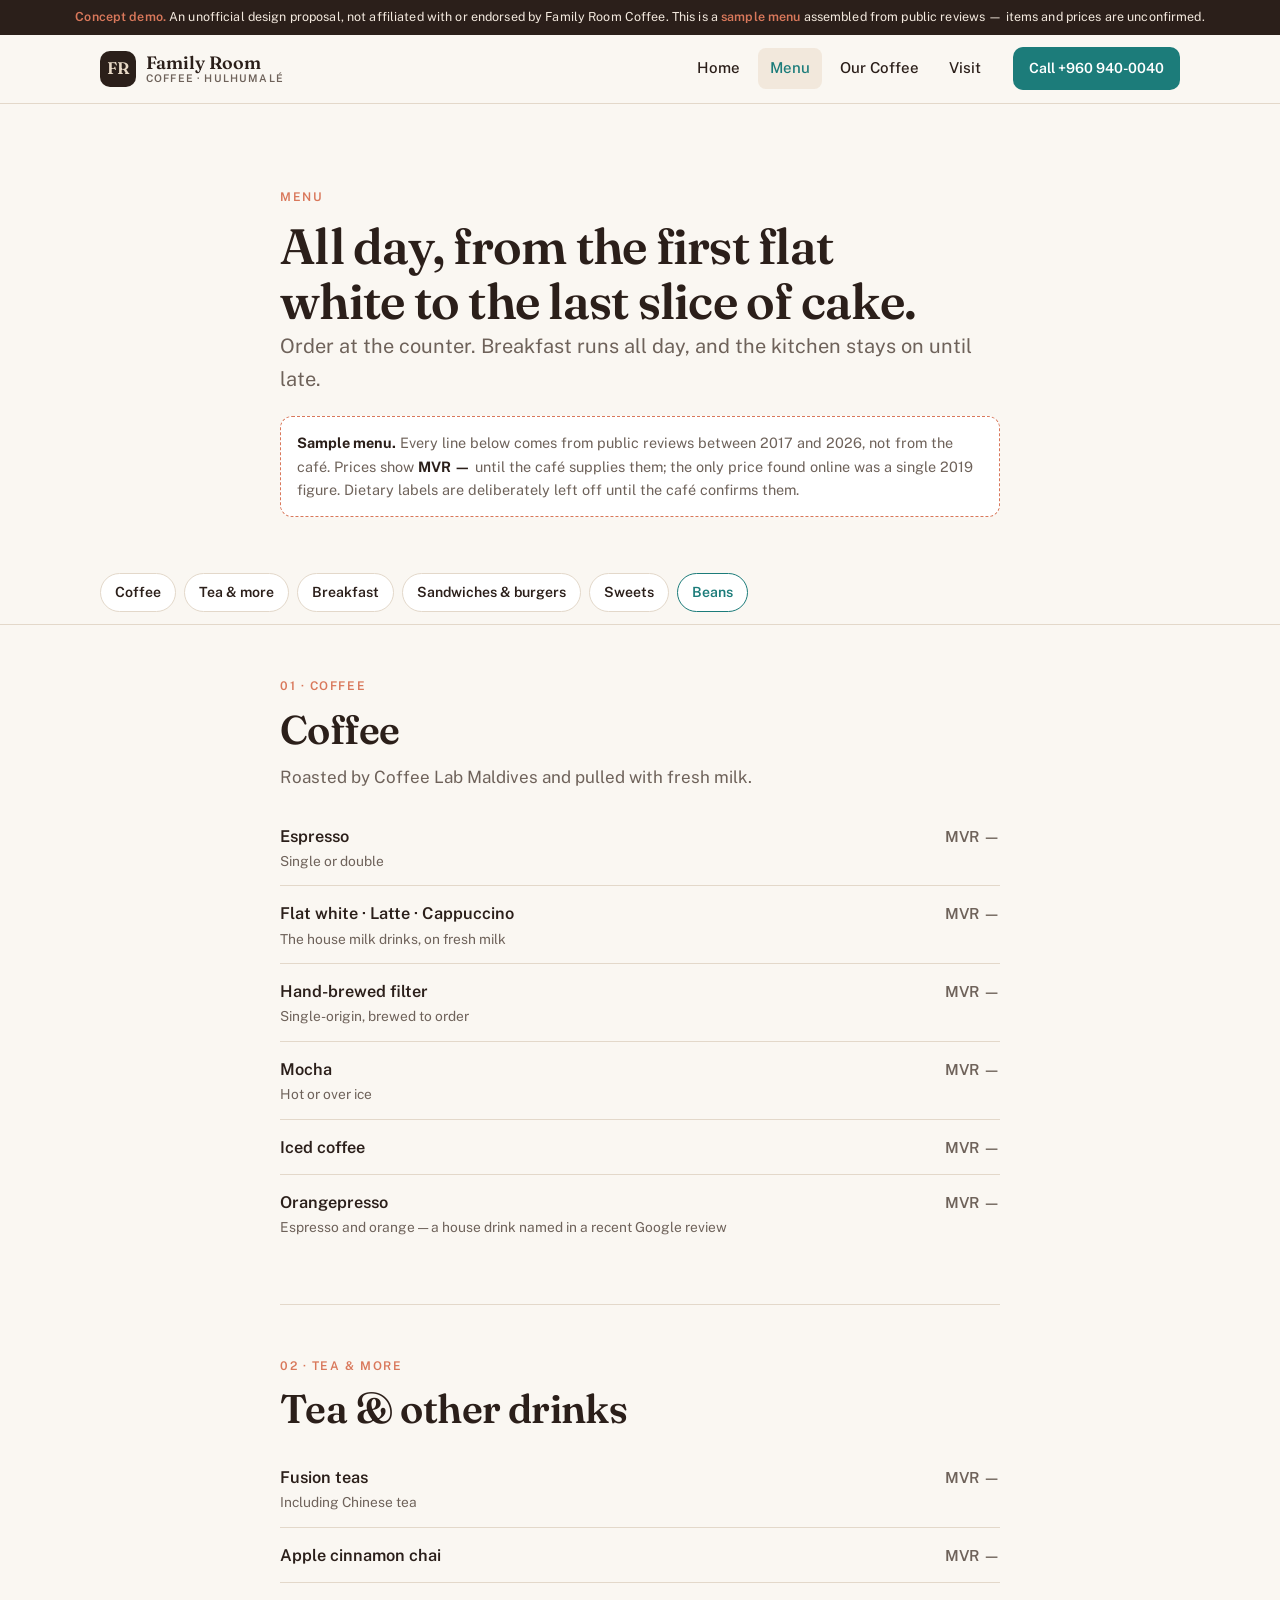
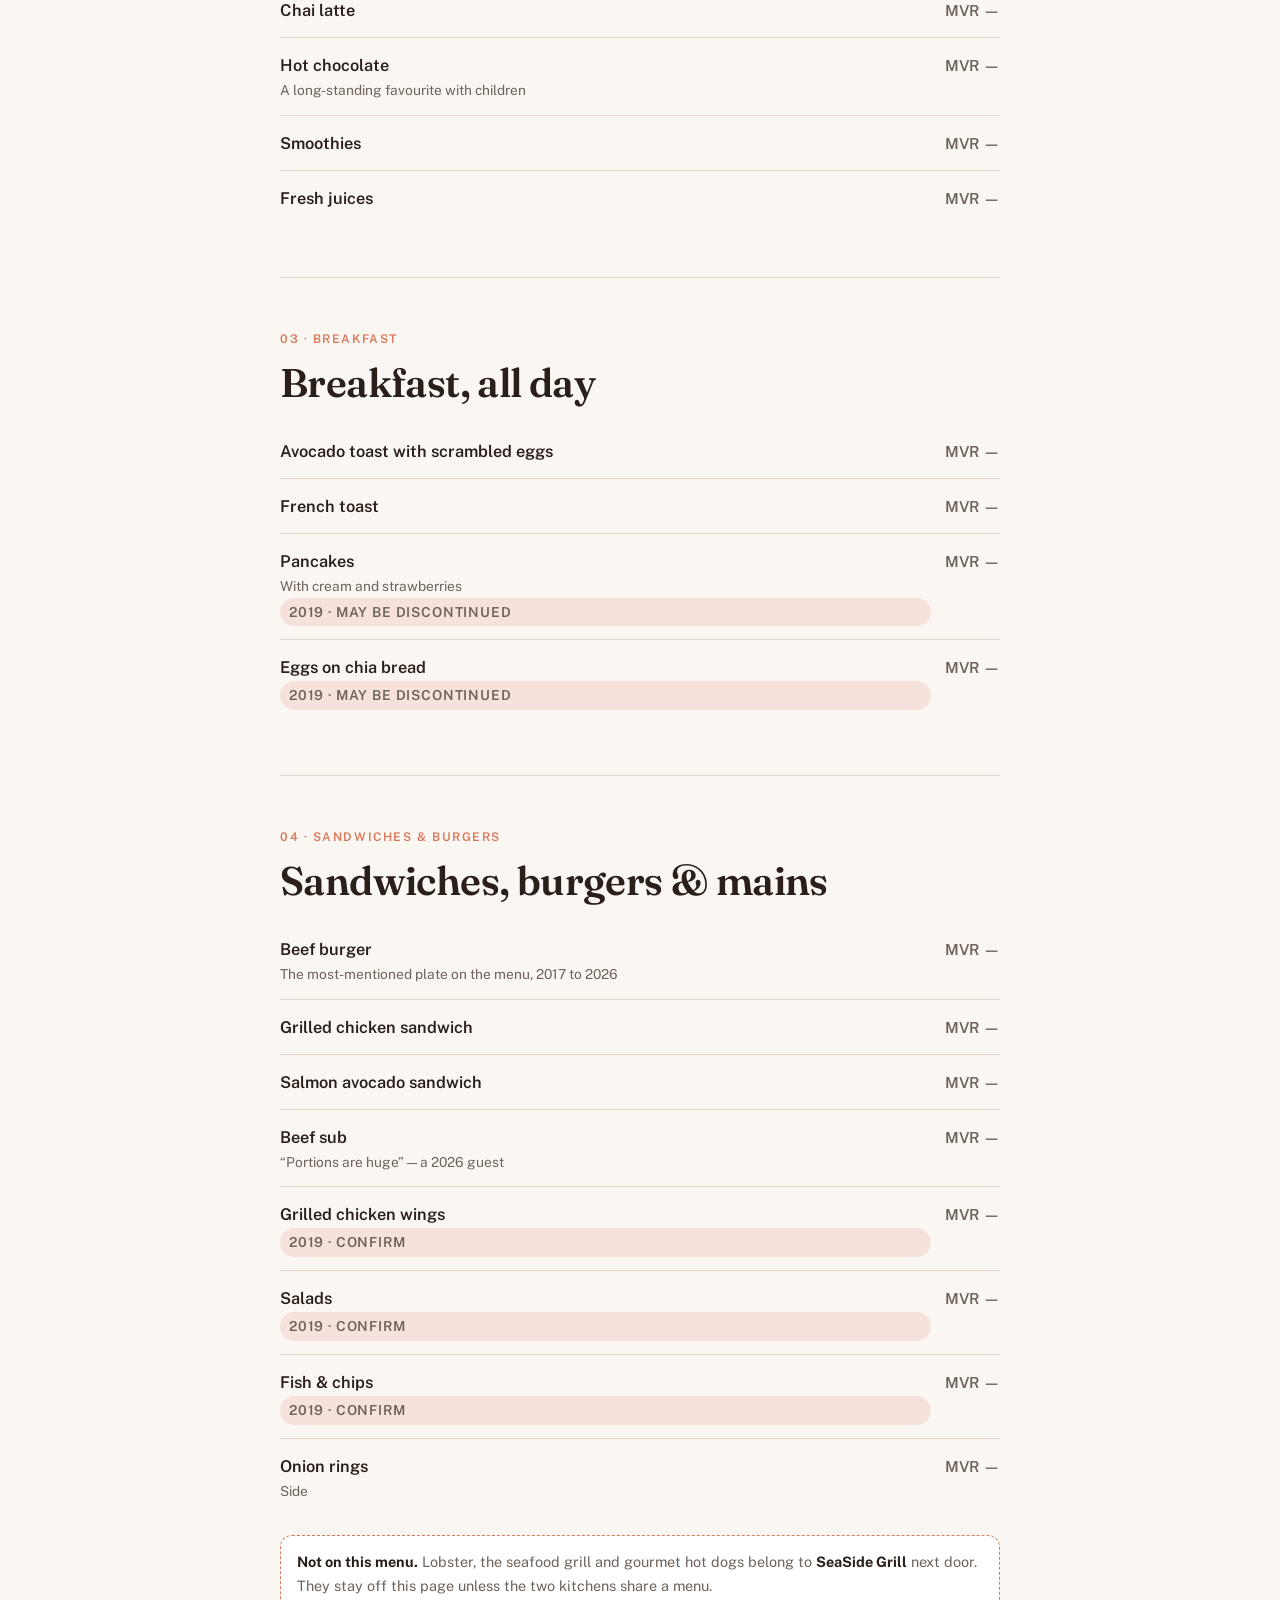
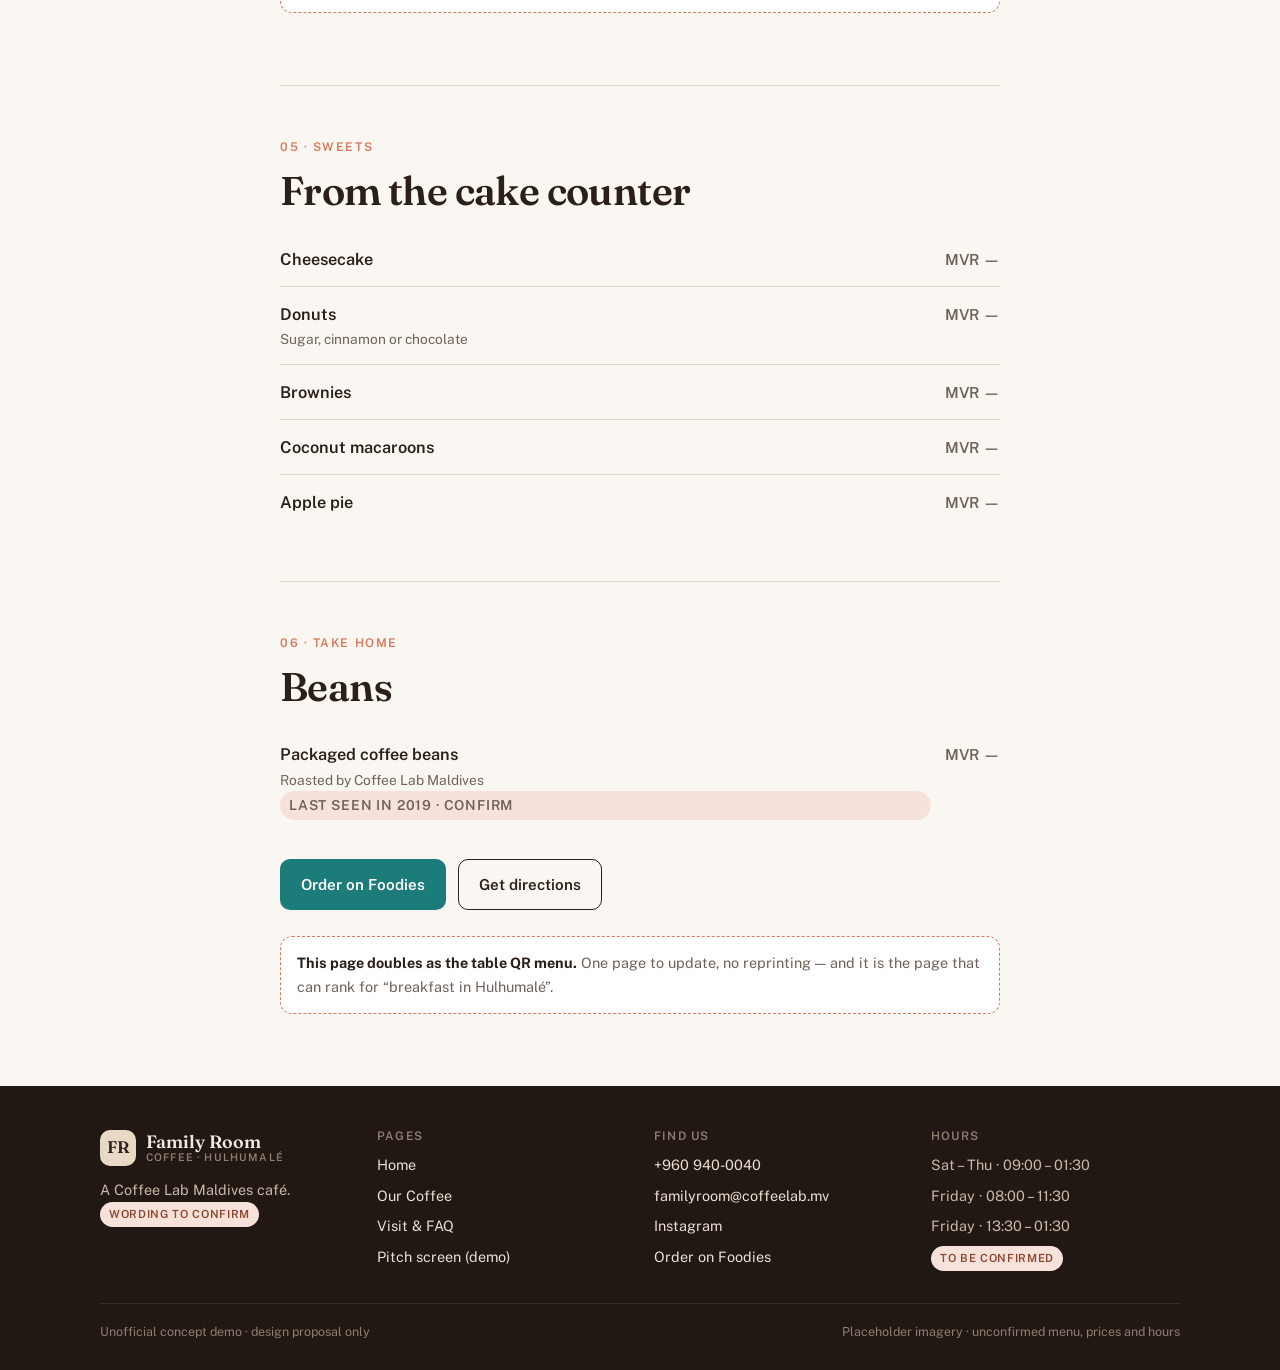
==== menu.html @ 89f2b6e4 "Add Family Room Coffee website concept demo Builds the demo prototype recommended by the Family Room" ====
<!doctype html>
<html lang="en">
<head>
<meta charset="utf-8">
<meta name="viewport" content="width=device-width,initial-scale=1,viewport-fit=cover">
<title>Menu | Family Room Coffee, Hulhumalé</title>
<meta name="description" content="Coffee, tea, all-day breakfast, sandwiches, burgers and cakes at Family Room Coffee on Hulhumalé beach road.">
<meta name="robots" content="noindex,nofollow">
<link rel="icon" href="assets/img/favicon.svg" type="image/svg+xml">
<link rel="preconnect" href="https://fonts.googleapis.com">
<link rel="preconnect" href="https://fonts.gstatic.com" crossorigin>
<link rel="stylesheet" href="https://fonts.googleapis.com/css2?family=Fraunces:opsz,wght@9..144,500;9..144,600&family=Public+Sans:wght@400;500;600&display=swap">
<link rel="stylesheet" href="assets/css/site.css">
</head>
<body>

<div class="demo-bar">
  <b>Concept demo.</b> An unofficial design proposal, not affiliated with or endorsed by Family Room Coffee.
  This is a <b>sample menu</b> assembled from public reviews — items and prices are unconfirmed.
</div>

<header class="site-head">
  <div class="wrap head-in">
    <a class="brand" href="index.html">
      <span class="mark" aria-hidden="true">FR</span>
      <span class="name">Family Room<span class="sub">Coffee · Hulhumalé</span></span>
    </a>
    <button class="nav-toggle" type="button" aria-expanded="false" aria-controls="site-nav">Menu</button>
    <nav class="nav" id="site-nav" aria-label="Main">
      <a href="index.html">Home</a>
      <a href="menu.html" aria-current="page">Menu</a>
      <a href="our-coffee.html">Our Coffee</a>
      <a href="visit.html">Visit</a>
      <a class="btn btn-primary btn-sm" href="tel:+9609400040">Call</a>
    </nav>
    <a class="btn btn-primary btn-sm" href="tel:+9609400040">Call +960 940-0040</a>
  </div>
</header>

<main>

<section style="padding-bottom:24px">
  <div class="wrap narrow">
    <p class="eyebrow">Menu</p>
    <h1 style="font-size:clamp(2rem,5vw,3.1rem)">All day, from the first flat white to the last slice of cake.</h1>
    <p class="lede">Order at the counter. Breakfast runs all day, and the kitchen stays on until late.</p>
    <p class="note"><b>Sample menu.</b> Every line below comes from public reviews between 2017 and 2026, not from the café. Prices show <b>MVR —</b> until the café supplies them; the only price found online was a single 2019 figure. Dietary labels are deliberately left off until the café confirms them.</p>
  </div>
</section>

<div class="menu-tabs">
  <div class="wrap">
    <a href="#coffee" class="active">Coffee</a>
    <a href="#tea">Tea &amp; more</a>
    <a href="#breakfast">Breakfast</a>
    <a href="#food">Sandwiches &amp; burgers</a>
    <a href="#sweets">Sweets</a>
    <a href="#beans">Beans</a>
  </div>
</div>

<div class="wrap narrow">

  <section class="menu-group" id="coffee">
    <p class="eyebrow">01 · Coffee</p>
    <h2>Coffee</h2>
    <p style="color:var(--driftwood);margin-top:.6rem">Roasted by Coffee Lab Maldives and pulled with fresh milk.</p>
    <ul class="menu-list">
      <li><span class="item"><b>Espresso</b><span>Single or double</span></span><span class="amt">MVR —</span></li>
      <li><span class="item"><b>Flat white · Latte · Cappuccino</b><span>The house milk drinks, on fresh milk</span></span><span class="amt">MVR —</span></li>
      <li><span class="item"><b>Hand-brewed filter</b><span>Single-origin, brewed to order</span></span><span class="amt">MVR —</span></li>
      <li><span class="item"><b>Mocha</b><span>Hot or over ice</span></span><span class="amt">MVR —</span></li>
      <li><span class="item"><b>Iced coffee</b></span><span class="amt">MVR —</span></li>
      <li><span class="item"><b>Orangepresso</b><span>Espresso and orange — a house drink named in a recent Google review</span></span><span class="amt">MVR —</span></li>
    </ul>
  </section>

  <section class="menu-group" id="tea">
    <p class="eyebrow">02 · Tea &amp; more</p>
    <h2>Tea &amp; other drinks</h2>
    <ul class="menu-list">
      <li><span class="item"><b>Fusion teas</b><span>Including Chinese tea</span></span><span class="amt">MVR —</span></li>
      <li><span class="item"><b>Apple cinnamon chai</b></span><span class="amt">MVR —</span></li>
      <li><span class="item"><b>Chai latte</b></span><span class="amt">MVR —</span></li>
      <li><span class="item"><b>Hot chocolate</b><span>A long-standing favourite with children</span></span><span class="amt">MVR —</span></li>
      <li><span class="item"><b>Smoothies</b></span><span class="amt">MVR —</span></li>
      <li><span class="item"><b>Fresh juices</b></span><span class="amt">MVR —</span></li>
    </ul>
  </section>

  <section class="menu-group" id="breakfast">
    <p class="eyebrow">03 · Breakfast</p>
    <h2>Breakfast, all day</h2>
    <ul class="menu-list">
      <li><span class="item"><b>Avocado toast with scrambled eggs</b></span><span class="amt">MVR —</span></li>
      <li><span class="item"><b>French toast</b></span><span class="amt">MVR —</span></li>
      <li><span class="item"><b>Pancakes</b><span>With cream and strawberries <span class="tag tag-tbc">2019 · may be discontinued</span></span></span><span class="amt">MVR —</span></li>
      <li><span class="item"><b>Eggs on chia bread</b><span><span class="tag tag-tbc">2019 · may be discontinued</span></span></span><span class="amt">MVR —</span></li>
    </ul>
  </section>

  <section class="menu-group" id="food">
    <p class="eyebrow">04 · Sandwiches &amp; burgers</p>
    <h2>Sandwiches, burgers &amp; mains</h2>
    <ul class="menu-list">
      <li><span class="item"><b>Beef burger</b><span>The most-mentioned plate on the menu, 2017 to 2026</span></span><span class="amt">MVR —</span></li>
      <li><span class="item"><b>Grilled chicken sandwich</b></span><span class="amt">MVR —</span></li>
      <li><span class="item"><b>Salmon avocado sandwich</b></span><span class="amt">MVR —</span></li>
      <li><span class="item"><b>Beef sub</b><span>“Portions are huge” — a 2026 guest</span></span><span class="amt">MVR —</span></li>
      <li><span class="item"><b>Grilled chicken wings</b><span><span class="tag tag-tbc">2019 · confirm</span></span></span><span class="amt">MVR —</span></li>
      <li><span class="item"><b>Salads</b><span><span class="tag tag-tbc">2019 · confirm</span></span></span><span class="amt">MVR —</span></li>
      <li><span class="item"><b>Fish &amp; chips</b><span><span class="tag tag-tbc">2019 · confirm</span></span></span><span class="amt">MVR —</span></li>
      <li><span class="item"><b>Onion rings</b><span>Side</span></span><span class="amt">MVR —</span></li>
    </ul>
    <p class="note"><b>Not on this menu.</b> Lobster, the seafood grill and gourmet hot dogs belong to <b>SeaSide Grill</b> next door. They stay off this page unless the two kitchens share a menu.</p>
  </section>

  <section class="menu-group" id="sweets">
    <p class="eyebrow">05 · Sweets</p>
    <h2>From the cake counter</h2>
    <ul class="menu-list">
      <li><span class="item"><b>Cheesecake</b></span><span class="amt">MVR —</span></li>
      <li><span class="item"><b>Donuts</b><span>Sugar, cinnamon or chocolate</span></span><span class="amt">MVR —</span></li>
      <li><span class="item"><b>Brownies</b></span><span class="amt">MVR —</span></li>
      <li><span class="item"><b>Coconut macaroons</b></span><span class="amt">MVR —</span></li>
      <li><span class="item"><b>Apple pie</b></span><span class="amt">MVR —</span></li>
    </ul>
  </section>

  <section class="menu-group" id="beans">
    <p class="eyebrow">06 · Take home</p>
    <h2>Beans</h2>
    <ul class="menu-list">
      <li><span class="item"><b>Packaged coffee beans</b><span>Roasted by Coffee Lab Maldives <span class="tag tag-tbc">last seen in 2019 · confirm</span></span></span><span class="amt">MVR —</span></li>
    </ul>
    <div class="hero-cta" style="margin-top:26px">
      <a class="btn btn-primary" href="https://on.foodies.mv/restaurant/93" target="_blank" rel="noopener">Order on Foodies</a>
      <a class="btn btn-outline" href="https://www.google.com/maps/search/?api=1&amp;query=Family+Room+Coffee+Hulhumale" target="_blank" rel="noopener">Get directions</a>
    </div>
    <p class="note" style="margin-top:26px"><b>This page doubles as the table QR menu.</b> One page to update, no reprinting — and it is the page that can rank for “breakfast in Hulhumalé”.</p>
  </section>

</div>

</main>

<footer class="site-foot">
  <div class="wrap">
    <div class="foot-grid">
      <div>
        <span class="brand"><span class="mark" aria-hidden="true">FR</span><span class="name">Family Room<span class="sub">Coffee · Hulhumalé</span></span></span>
        <p style="margin:0">A Coffee Lab Maldives café. <span class="tag tag-tbc">wording to confirm</span></p>
      </div>
      <div>
        <h4>Pages</h4>
        <ul>
          <li><a href="index.html">Home</a></li>
          <li><a href="our-coffee.html">Our Coffee</a></li>
          <li><a href="visit.html">Visit &amp; FAQ</a></li>
          <li><a href="pitch.html">Pitch screen (demo)</a></li>
        </ul>
      </div>
      <div>
        <h4>Find us</h4>
        <ul>
          <li><a href="tel:+9609400040">+960 940-0040</a></li>
          <li><a href="mailto:familyroom@coffeelab.mv">familyroom@coffeelab.mv</a></li>
          <li><a href="https://www.instagram.com/familyroomcoffee.mv/" target="_blank" rel="noopener">Instagram</a></li>
          <li><a href="https://on.foodies.mv/restaurant/93" target="_blank" rel="noopener">Order on Foodies</a></li>
        </ul>
      </div>
      <div>
        <h4>Hours</h4>
        <ul>
          <li>Sat – Thu · 09:00 – 01:30</li>
          <li>Friday · 08:00 – 11:30</li>
          <li>Friday · 13:30 – 01:30</li>
          <li><span class="tag tag-tbc">to be confirmed</span></li>
        </ul>
      </div>
    </div>
    <div class="foot-base">
      <span>Unofficial concept demo · design proposal only</span>
      <span>Placeholder imagery · unconfirmed menu, prices and hours</span>
    </div>
  </div>
</footer>

<nav class="action-bar" aria-label="Quick actions">
  <a href="menu.html"><svg viewBox="0 0 24 24" fill="none" stroke="currentColor" stroke-width="1.8" stroke-linecap="round"><path d="M4 6h16M4 12h16M4 18h10"/></svg>Menu</a>
  <a href="https://www.google.com/maps/search/?api=1&amp;query=Family+Room+Coffee+Hulhumale" target="_blank" rel="noopener"><svg viewBox="0 0 24 24" fill="none" stroke="currentColor" stroke-width="1.8" stroke-linecap="round" stroke-linejoin="round"><path d="M12 21s7-6.2 7-11a7 7 0 1 0-14 0c0 4.8 7 11 7 11Z"/><circle cx="12" cy="10" r="2.5"/></svg>Directions</a>
  <a href="tel:+9609400040"><svg viewBox="0 0 24 24" fill="none" stroke="currentColor" stroke-width="1.8" stroke-linecap="round" stroke-linejoin="round"><path d="M5 3h3l2 5-2.5 1.5a11 11 0 0 0 5 5L14 12l5 2v3a2 2 0 0 1-2.2 2A16 16 0 0 1 3 5.2 2 2 0 0 1 5 3Z"/></svg>Call</a>
</nav>

<script src="assets/js/site.js" defer></script>
</body>
</html>
---- assets/css/site.css ----
/* Family Room Coffee — concept demo
   Palette and type direction from the website audit (sections 16 & blueprint). */

:root{
  --espresso:#2B1F1A;
  --lagoon:#1C7C7A;
  --lagoon-dark:#15625F;
  --crema:#E8D9C6;
  --crema-soft:#F2E8DC;
  --sand:#FAF7F2;
  --terracotta:#D9785B;
  --driftwood:#6E625A;
  --rule:#E3D8CA;
  --white:#FFFFFF;

  --display:"Fraunces","Iowan Old Style","Palatino Linotype",Georgia,serif;
  --body:"Public Sans","Helvetica Neue",Arial,system-ui,sans-serif;

  --wrap:1120px;
  --radius:12px;
  --shadow:0 1px 2px rgba(43,31,26,.06),0 8px 24px rgba(43,31,26,.06);
}

*,*::before,*::after{box-sizing:border-box}

html{-webkit-text-size-adjust:100%;scroll-behavior:smooth}
@media (prefers-reduced-motion:reduce){html{scroll-behavior:auto}}

body{
  margin:0;
  background:var(--sand);
  color:var(--espresso);
  font-family:var(--body);
  font-size:17px;
  line-height:1.65;
  -webkit-font-smoothing:antialiased;
}

img{max-width:100%;height:auto;display:block}
a{color:var(--lagoon);text-underline-offset:3px}
a:hover{color:var(--lagoon-dark)}
:focus-visible{outline:3px solid var(--lagoon);outline-offset:3px;border-radius:4px}

h1,h2,h3,h4{
  font-family:var(--display);
  font-weight:600;
  line-height:1.12;
  letter-spacing:-.015em;
  text-wrap:balance;
  margin:0;
}
h1{font-size:clamp(2.2rem,6.2vw,4rem)}
h2{font-size:clamp(1.7rem,4vw,2.5rem)}
h3{font-size:1.2rem}
p{margin:0 0 1rem}
.lede{font-size:clamp(1.05rem,2.2vw,1.25rem);color:var(--driftwood);max-width:60ch}

.wrap{max-width:var(--wrap);margin:0 auto;padding-inline:20px}
.narrow{max-width:760px}
section{padding-block:clamp(48px,7vw,84px)}
.band{background:var(--crema-soft)}
.eyebrow{
  font-size:.75rem;font-weight:600;letter-spacing:.13em;text-transform:uppercase;
  color:var(--terracotta);margin:0 0 .7rem;
}
.tabnum{font-variant-numeric:tabular-nums}

/* ---------- demo ribbon ---------- */
.demo-bar{
  background:var(--espresso);color:#F3E9DE;
  font-size:.78rem;line-height:1.5;letter-spacing:.01em;
  padding:8px 20px;text-align:center;
}
.demo-bar b{color:var(--terracotta);font-weight:600}
.demo-bar a{color:#F3E9DE}

/* ---------- header ---------- */
.site-head{
  position:sticky;top:0;z-index:40;
  background:rgba(250,247,242,.94);
  backdrop-filter:blur(8px);
  border-bottom:1px solid var(--rule);
}
.head-in{display:flex;align-items:center;gap:20px;min-height:68px}
.brand{display:flex;align-items:center;gap:10px;text-decoration:none;color:var(--espresso);margin-right:auto}
.brand .mark{
  width:36px;height:36px;border-radius:10px;flex:none;
  background:var(--espresso);color:var(--crema);
  font-family:var(--display);font-size:1.05rem;font-weight:600;
  display:grid;place-items:center;
}
.brand .name{font-family:var(--display);font-size:1.12rem;font-weight:600;line-height:1.1}
.brand .sub{display:block;font-family:var(--body);font-size:.66rem;letter-spacing:.11em;text-transform:uppercase;color:var(--driftwood)}

.nav{display:flex;align-items:center;gap:6px}
.nav a{
  font-size:.94rem;font-weight:500;text-decoration:none;color:var(--espresso);
  padding:8px 12px;border-radius:8px;
}
.nav a:hover{background:var(--crema)}
.nav a[aria-current="page"]{color:var(--lagoon);background:var(--crema-soft)}

.btn{
  display:inline-flex;align-items:center;justify-content:center;gap:8px;
  font-family:var(--body);font-size:.95rem;font-weight:600;text-decoration:none;
  padding:12px 20px;border-radius:10px;border:1.5px solid transparent;
  cursor:pointer;transition:background-color .18s ease,color .18s ease,border-color .18s ease;
}
.btn-primary{background:var(--lagoon);color:#fff}
.btn-primary:hover{background:var(--lagoon-dark);color:#fff}
.btn-outline{border-color:var(--espresso);color:var(--espresso);background:transparent}
.btn-outline:hover{background:var(--espresso);color:var(--sand)}
.btn-ghost{border-color:var(--rule);color:var(--espresso);background:var(--white)}
.btn-ghost:hover{border-color:var(--lagoon);color:var(--lagoon)}
.btn-sm{padding:9px 15px;font-size:.88rem}

.nav-toggle{
  display:none;background:var(--white);border:1.5px solid var(--rule);border-radius:10px;
  padding:9px 12px;font:inherit;font-size:.9rem;font-weight:600;color:var(--espresso);cursor:pointer;
}

.nav .btn{display:none}

@media (max-width:860px){
  .nav-toggle{display:inline-flex;align-items:center;gap:8px}
  .nav .btn{display:inline-flex}
  .head-in{min-height:60px}
  .nav{
    display:none;position:absolute;left:0;right:0;top:100%;
    flex-direction:column;align-items:stretch;gap:2px;
    background:var(--sand);border-bottom:1px solid var(--rule);
    padding:10px 20px 18px;
  }
  .nav.open{display:flex}
  .nav a{padding:12px 10px;font-size:1rem;border-bottom:1px solid var(--rule)}
  .nav .btn{margin-top:10px}
  .head-in .btn-primary:not(.nav .btn){display:none}
}

/* ---------- hero ---------- */
.hero{position:relative;background:var(--espresso);color:var(--sand);overflow:hidden}
.hero-media{position:absolute;inset:0}
.hero-media img{width:100%;height:100%;min-height:100%;object-fit:cover;object-position:center 35%;opacity:.5}
.hero-media::after{
  content:"";position:absolute;inset:0;
  background:linear-gradient(180deg,rgba(43,31,26,.45) 0%,rgba(43,31,26,.62) 55%,rgba(43,31,26,.88) 100%);
}
.hero-in{position:relative;padding-block:clamp(72px,14vw,140px);max-width:44rem}
.hero h1{color:#FFF9F1}
.hero p{color:#EADFD2;font-size:clamp(1.05rem,2.3vw,1.3rem);margin-top:1.1rem;max-width:44ch}
.hero-cta{display:flex;flex-wrap:wrap;gap:12px;margin-top:2rem}
.hero-credit{
  position:absolute;right:20px;bottom:12px;z-index:2;white-space:nowrap;
  font-size:.72rem;letter-spacing:.04em;color:#EADFD2;opacity:.7;margin:0;
}
@media (max-width:700px){
  .hero-credit{
    position:static;white-space:normal;
    margin:0 auto;padding:0 20px 26px;max-width:var(--wrap);
  }
}
.hero .btn-outline{border-color:#F3E9DE;color:#F3E9DE}
.hero .btn-outline:hover{background:#F3E9DE;color:var(--espresso)}

/* ---------- today strip ---------- */
.today{background:var(--crema);border-block:1px solid var(--rule)}
.today-in{
  display:flex;flex-wrap:wrap;align-items:center;gap:12px 28px;
  padding-block:16px;font-size:.95rem;
}
.today-item{display:flex;align-items:center;gap:9px}
.today-item a{color:var(--espresso);text-decoration:none;font-weight:500}
.today-item a:hover{text-decoration:underline}
.dot{width:10px;height:10px;border-radius:50%;flex:none;background:var(--driftwood)}
.dot.is-open{background:var(--terracotta);box-shadow:0 0 0 4px rgba(217,120,91,.22)}
.dot.is-closed{background:var(--driftwood);box-shadow:0 0 0 4px rgba(110,98,90,.18)}
.today .status-text{font-weight:600}
.today .btn{margin-left:auto}
@media (max-width:700px){.today .btn{margin-left:0;width:100%}}

/* ---------- generic grids ---------- */
.grid{display:grid;gap:18px}
.grid-2{grid-template-columns:repeat(auto-fit,minmax(280px,1fr))}
.grid-3{grid-template-columns:repeat(auto-fit,minmax(300px,1fr))}
.grid-4{grid-template-columns:repeat(auto-fit,minmax(210px,1fr))}
.section-head{display:flex;flex-wrap:wrap;align-items:end;justify-content:space-between;gap:16px;margin-bottom:28px}
.section-head p{margin:.5rem 0 0}

/* ---------- counter cards ---------- */
.card{
  background:var(--white);border:1px solid var(--rule);border-radius:var(--radius);
  overflow:hidden;display:flex;flex-direction:column;
}
.card figure{margin:0;overflow:hidden;background:var(--crema-soft)}
.card figure img{aspect-ratio:4/3;object-fit:cover;width:100%;height:auto;transition:transform .35s ease}
.card:hover figure img{transform:scale(1.04)}
@media (prefers-reduced-motion:reduce){.card:hover figure img{transform:none}}
.card-body{padding:16px 18px 18px;display:flex;flex-direction:column;gap:6px;flex:1}
.card-body h3{font-size:1.08rem}
.card-body p{margin:0;font-size:.92rem;color:var(--driftwood)}
.price{
  margin-top:auto;padding-top:10px;font-weight:600;font-size:.95rem;
  color:var(--espresso);display:flex;justify-content:space-between;align-items:baseline;gap:10px;
}
.price .tbc{font-weight:400;font-size:.78rem;color:var(--driftwood)}

/* ---------- reasons ---------- */
.reason{display:flex;flex-direction:column;gap:10px}
.reason .ico{
  width:44px;height:44px;border-radius:11px;background:var(--crema);
  display:grid;place-items:center;color:var(--espresso);flex:none;
}
.reason .ico svg{width:24px;height:24px}
.reason h3{font-size:1.08rem}
.reason p{margin:0;font-size:.93rem;color:var(--driftwood)}

/* ---------- gallery ---------- */
.gallery{display:grid;grid-template-columns:repeat(auto-fit,minmax(290px,1fr));gap:12px}
.gallery figure{margin:0;border-radius:var(--radius);overflow:hidden;background:var(--crema-soft);position:relative}
.gallery img{aspect-ratio:1/1;object-fit:cover;width:100%;height:auto;transition:transform .35s ease}
.gallery figure:hover img{transform:scale(1.05)}
@media (prefers-reduced-motion:reduce){.gallery figure:hover img{transform:none}}
.gallery figcaption{
  position:absolute;inset-inline:0;bottom:0;padding:8px 10px;
  font-size:.72rem;color:#F3E9DE;background:linear-gradient(transparent,rgba(43,31,26,.8));
}

/* ---------- ratings ---------- */
.badges{display:grid;grid-template-columns:repeat(auto-fit,minmax(220px,1fr));gap:14px}
.badge{
  display:block;background:var(--white);border:1px solid var(--rule);border-radius:var(--radius);
  padding:18px 20px;text-decoration:none;color:var(--espresso);
}
.badge:hover{border-color:var(--lagoon)}
.badge b{display:block;font-family:var(--display);font-size:1.7rem;font-weight:600;line-height:1.1}
.badge span{display:block;font-size:.85rem;color:var(--driftwood);margin-top:4px}
.quote{
  background:var(--white);border:1px solid var(--rule);border-left:3px solid var(--terracotta);
  border-radius:var(--radius);padding:18px 20px;
}
.quote p{font-family:var(--display);font-size:1.12rem;line-height:1.4;margin:0 0 10px}
.quote footer{font-size:.8rem;color:var(--driftwood)}

/* ---------- tags & notes ---------- */
.tag{
  display:inline-block;font-size:.7rem;font-weight:600;letter-spacing:.06em;text-transform:uppercase;
  padding:3px 9px;border-radius:999px;background:var(--crema);color:var(--espresso);
  vertical-align:middle;
}
.tag-tbc{background:#F6E2DA;color:#8C4630}
.note{
  background:var(--white);border:1px dashed var(--terracotta);border-radius:var(--radius);
  padding:14px 16px;font-size:.9rem;color:var(--driftwood);margin:20px 0;
}
.note b{color:var(--espresso)}

/* ---------- hours + info ---------- */
.info-cols{display:grid;grid-template-columns:repeat(auto-fit,minmax(300px,1fr));gap:24px;align-items:start}
.hours{width:100%;border-collapse:collapse;background:var(--white);border:1px solid var(--rule);border-radius:var(--radius);overflow:hidden}
.hours th,.hours td{text-align:left;padding:11px 16px;border-bottom:1px solid var(--rule);font-size:.94rem}
.hours th{font-size:.72rem;letter-spacing:.08em;text-transform:uppercase;color:var(--driftwood);background:var(--crema-soft)}
.hours tr:last-child td{border-bottom:0}
.hours td:last-child{text-align:right;font-variant-numeric:tabular-nums;white-space:nowrap}
@media (max-width:420px){
  .hours th,.hours td{padding:10px 12px;font-size:.88rem}
  .hours td:last-child{white-space:normal}
}
.hours tr.is-today td{background:#FFFDF8;font-weight:600}
.hours tr.friday td{background:var(--crema-soft)}
.hours tr.friday td:first-child::after{content:" · prayer break";font-weight:400;font-size:.8rem;color:var(--driftwood)}

.map-frame{
  border:1px solid var(--rule);border-radius:var(--radius);overflow:hidden;background:var(--crema-soft);
}
.map-frame iframe{display:block;width:100%;height:340px;border:0}

.contact-list{list-style:none;margin:0;padding:0;display:grid;gap:10px}
.contact-list li{display:flex;flex-wrap:wrap;gap:4px 12px;align-items:baseline;font-size:.95rem;overflow-wrap:anywhere}
.contact-list .k{flex:none;width:6.5rem;font-size:.74rem;letter-spacing:.07em;text-transform:uppercase;color:var(--driftwood)}
@media (max-width:540px){.contact-list .k{width:100%}}

/* ---------- menu page ---------- */
.menu-tabs{
  position:sticky;top:68px;z-index:30;background:var(--sand);
  border-bottom:1px solid var(--rule);overflow-x:auto;
  -webkit-overflow-scrolling:touch;scrollbar-width:none;
}
.menu-tabs::-webkit-scrollbar{display:none}
.menu-tabs .wrap{display:flex;gap:8px;padding-block:12px;white-space:nowrap}
.menu-tabs a{
  font-size:.88rem;font-weight:600;text-decoration:none;color:var(--espresso);
  padding:7px 14px;border:1.5px solid var(--rule);border-radius:999px;background:var(--white);
}
.menu-tabs a:hover,.menu-tabs a.active{border-color:var(--lagoon);color:var(--lagoon)}
@media (max-width:860px){.menu-tabs{top:60px}}

.menu-group{padding-block:clamp(32px,5vw,52px);scroll-margin-top:130px}
.menu-group+.menu-group{border-top:1px solid var(--rule)}
.menu-list{list-style:none;margin:18px 0 0;padding:0}
.menu-list li{
  display:flex;align-items:baseline;gap:14px;
  padding:13px 0;border-bottom:1px solid var(--rule);
}
.menu-list li:last-child{border-bottom:0}
.menu-list .item{flex:1;min-width:0}
.menu-list .item b{font-weight:600;font-size:1.02rem}
.menu-list .item span{display:block;font-size:.86rem;color:var(--driftwood)}
.menu-list .amt{
  flex:none;font-variant-numeric:tabular-nums;font-weight:600;
  color:var(--driftwood);font-size:.95rem;
}

/* ---------- faq ---------- */
.faq{display:grid;gap:10px;margin-top:22px}
.faq details{background:var(--white);border:1px solid var(--rule);border-radius:var(--radius);padding:14px 18px}
.faq summary{font-weight:600;cursor:pointer;list-style:none;display:flex;justify-content:space-between;gap:12px}
.faq summary::-webkit-details-marker{display:none}
.faq summary::after{content:"+";color:var(--lagoon);font-weight:600}
.faq details[open] summary::after{content:"–"}
.faq p{margin:.7rem 0 0;font-size:.94rem;color:var(--driftwood)}

/* ---------- story / our coffee ---------- */
.split{display:grid;grid-template-columns:repeat(auto-fit,minmax(300px,1fr));gap:clamp(24px,4vw,48px);align-items:center}
.split figure{margin:0;border-radius:var(--radius);overflow:hidden;background:var(--crema-soft)}
.split figure img{aspect-ratio:3/2;object-fit:cover;width:100%;height:auto}
.steps{counter-reset:step;list-style:none;margin:24px 0 0;padding:0;display:grid;gap:16px}
.steps li{
  counter-increment:step;background:var(--white);border:1px solid var(--rule);
  border-radius:var(--radius);padding:18px 20px 18px 62px;position:relative;
}
.steps li::before{
  content:counter(step);position:absolute;left:20px;top:18px;
  width:28px;height:28px;border-radius:50%;background:var(--crema);
  font-family:var(--display);font-weight:600;font-size:.95rem;
  display:grid;place-items:center;color:var(--espresso);
}
.steps h3{font-size:1.05rem;margin-bottom:4px}
.steps p{margin:0;font-size:.93rem;color:var(--driftwood)}

/* ---------- final cta ---------- */
.final{background:var(--espresso);color:#F3E9DE;text-align:center}
.final h2{color:#FFF9F1}
.final p{color:#D9CBBC;max-width:46ch;margin-inline:auto}
.final .hero-cta{justify-content:center}
.final .btn-outline{border-color:#F3E9DE;color:#F3E9DE}
.final .btn-outline:hover{background:#F3E9DE;color:var(--espresso)}

/* ---------- footer ---------- */
.site-foot{background:#221813;color:#C9B9A9;font-size:.9rem;padding-block:44px 28px}
.site-foot a{color:#EADFD2;text-decoration:none}
.site-foot a:hover{text-decoration:underline}
.foot-grid{display:grid;grid-template-columns:repeat(auto-fit,minmax(200px,1fr));gap:28px}
.foot-grid h4{font-size:.74rem;letter-spacing:.1em;text-transform:uppercase;color:#8E7E70;font-family:var(--body);margin-bottom:10px}
.foot-grid ul{list-style:none;margin:0;padding:0;display:grid;gap:7px}
.site-foot .brand{color:#F3E9DE;margin-bottom:12px}
.site-foot .brand .mark{background:var(--crema);color:var(--espresso)}
.site-foot .brand .sub{color:#8E7E70}
.foot-base{
  margin-top:32px;padding-top:18px;border-top:1px solid #3A2C24;
  display:flex;flex-wrap:wrap;gap:8px 20px;justify-content:space-between;font-size:.78rem;color:#8E7E70;
}

/* ---------- sticky mobile action bar ---------- */
.action-bar{display:none}
@media (max-width:760px){
  body{padding-bottom:66px}
  .action-bar{
    display:grid;grid-template-columns:repeat(3,1fr);
    position:fixed;inset-inline:0;bottom:0;z-index:50;
    background:var(--white);border-top:1px solid var(--rule);
    padding:8px 8px calc(8px + env(safe-area-inset-bottom,0px));
    box-shadow:0 -4px 16px rgba(43,31,26,.08);
  }
  .action-bar a{
    display:grid;place-items:center;gap:3px;text-decoration:none;
    color:var(--espresso);font-size:.72rem;font-weight:600;padding:6px 4px;border-radius:9px;
  }
  .action-bar a:hover{background:var(--crema-soft)}
  .action-bar svg{width:20px;height:20px}
}

/* ---------- pitch page ---------- */
.serp{
  background:var(--white);border:1px solid var(--rule);border-radius:var(--radius);
  padding:18px 20px;font-family:Arial,sans-serif;
}
.serp .title{color:#1a0dab;font-size:1.05rem;margin-bottom:2px}
.serp .url{color:#0f7b3f;font-size:.82rem;word-break:break-all}
.serp .snippet{color:#4d5156;font-size:.86rem;margin-top:6px}
.serp .buttons{display:flex;gap:8px;margin-top:14px;flex-wrap:wrap}
.serp .fakebtn{
  border:1px solid #dadce0;border-radius:6px;padding:6px 14px;font-size:.8rem;color:#1a73e8;
}
.serp .fakebtn.bad{border-color:#e8b4ad;color:#a3312a}
.serp .fakebtn.good{border-color:#a9d6c6;color:#0f7b3f}
.compare{display:grid;grid-template-columns:repeat(auto-fit,minmax(300px,1fr));gap:20px;margin-top:24px}
.compare h3{margin-bottom:10px}
.compare .verdict-line{font-size:.85rem;color:var(--driftwood);margin-top:10px}
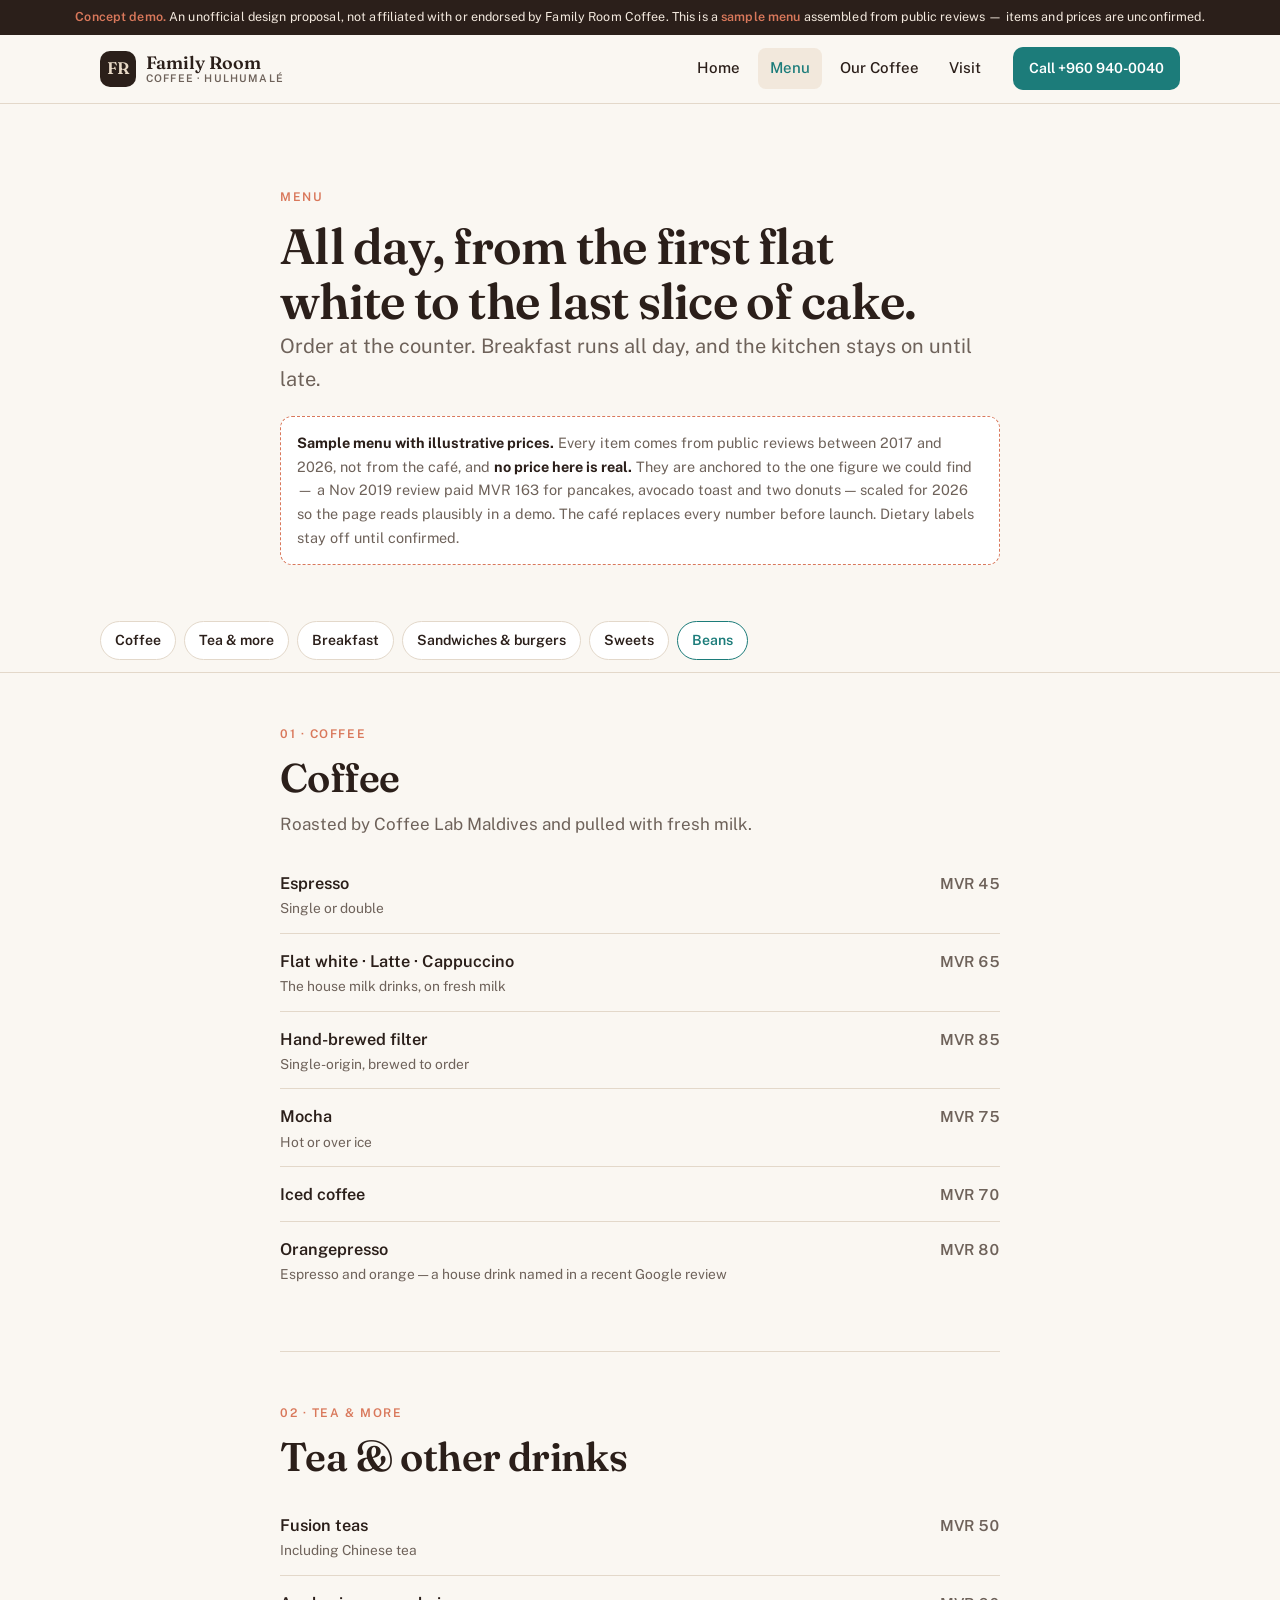
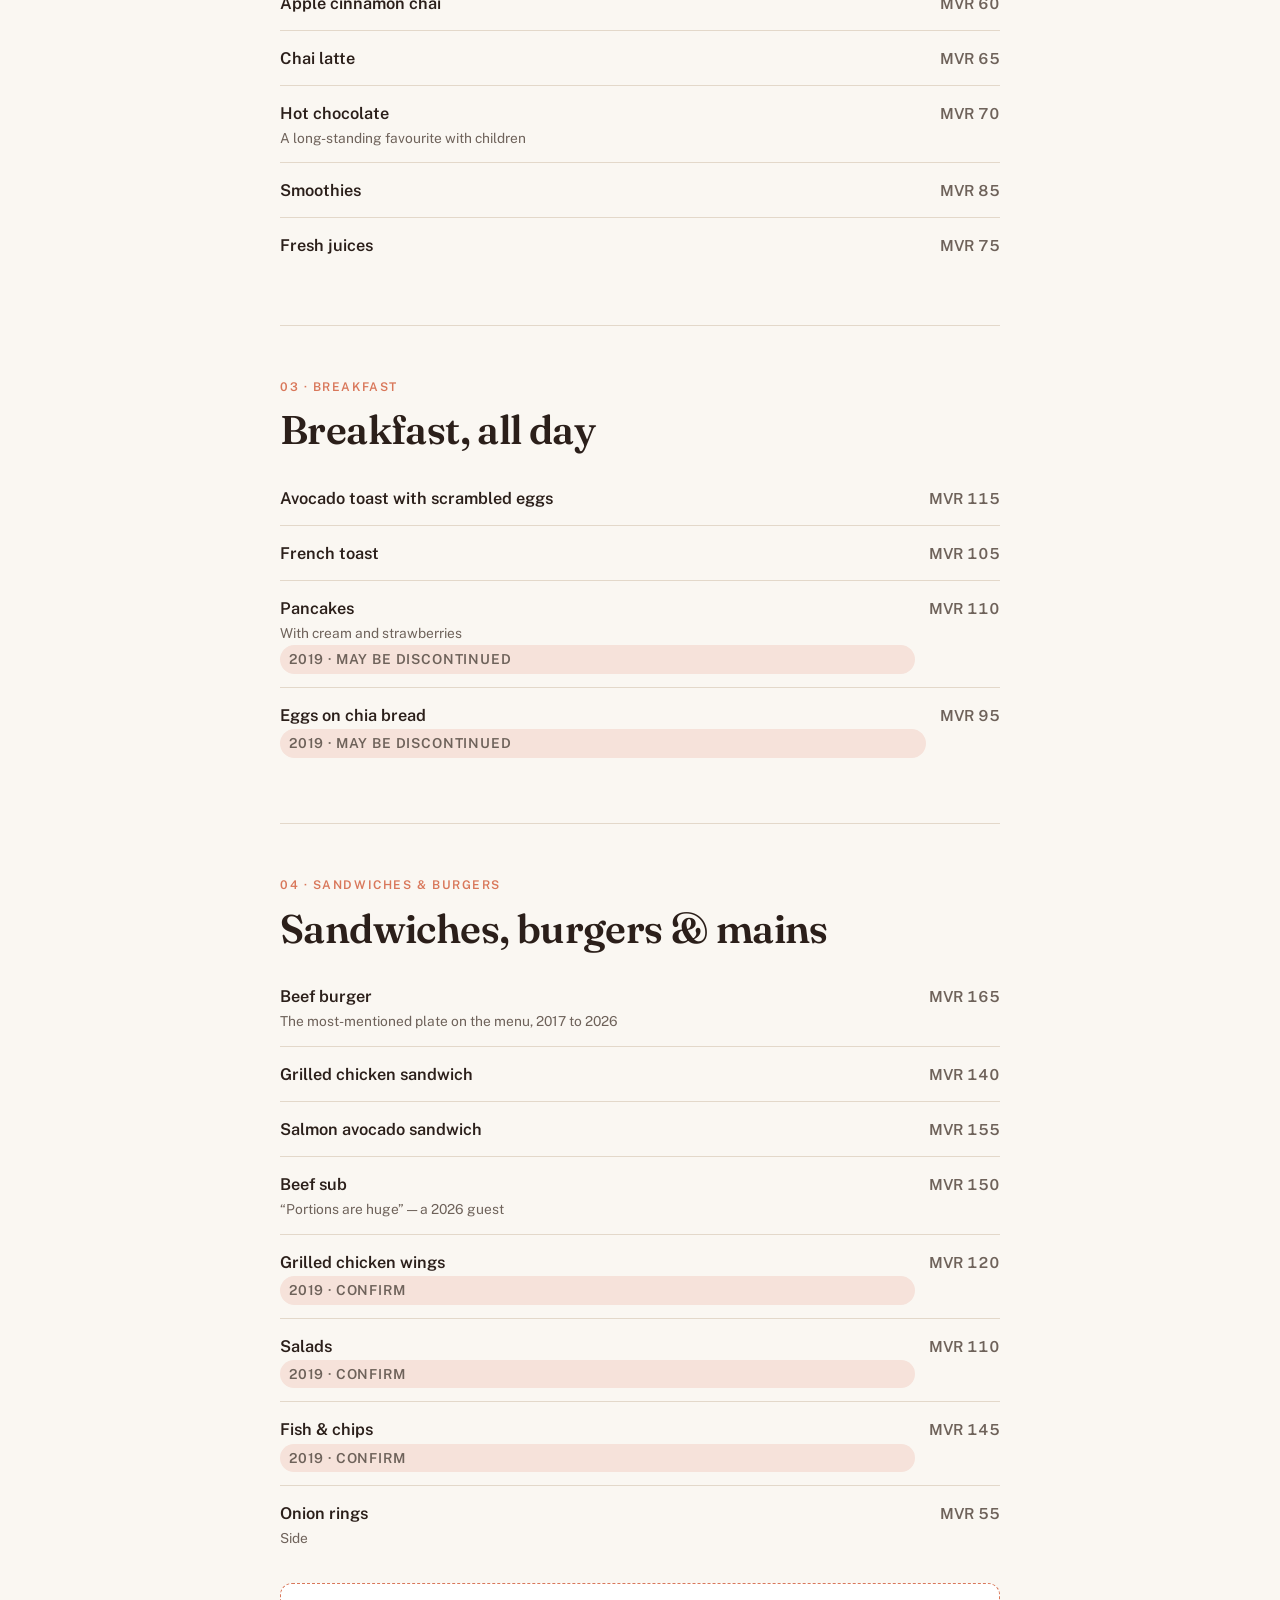
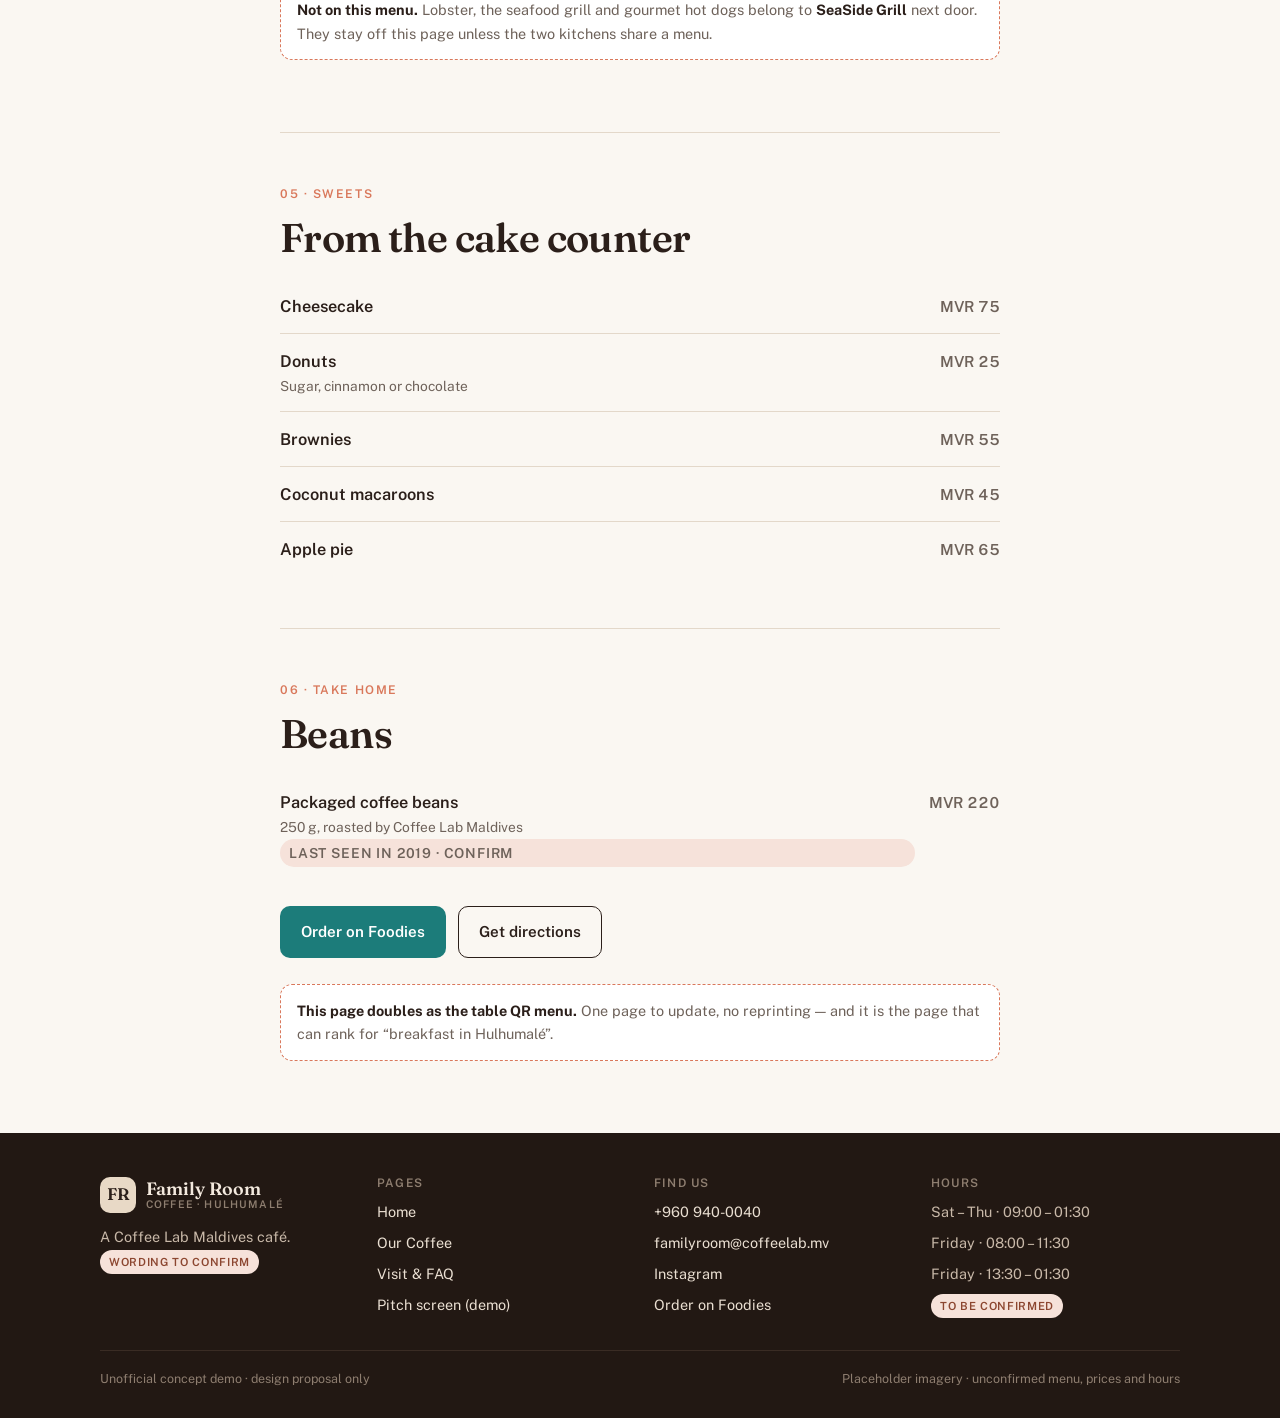
==== commit 50ca7ef6: "Interactive hero, scroll-driven brewing, illustrations, sample prices Hero: - Four signature coffees" ====
--- a/menu.html
+++ b/menu.html
@@ -44,7 +44,7 @@
     <p class="eyebrow">Menu</p>
     <h1 style="font-size:clamp(2rem,5vw,3.1rem)">All day, from the first flat white to the last slice of cake.</h1>
     <p class="lede">Order at the counter. Breakfast runs all day, and the kitchen stays on until late.</p>
-    <p class="note"><b>Sample menu.</b> Every line below comes from public reviews between 2017 and 2026, not from the café. Prices show <b>MVR —</b> until the café supplies them; the only price found online was a single 2019 figure. Dietary labels are deliberately left off until the café confirms them.</p>
+    <p class="note"><b>Sample menu with illustrative prices.</b> Every item comes from public reviews between 2017 and 2026, not from the café, and <b>no price here is real.</b> They are anchored to the one figure we could find — a Nov 2019 review paid MVR 163 for pancakes, avocado toast and two donuts — scaled for 2026 so the page reads plausibly in a demo. The café replaces every number before launch. Dietary labels stay off until confirmed.</p>
   </div>
 </section>
 
@@ -66,12 +66,12 @@
     <h2>Coffee</h2>
     <p style="color:var(--driftwood);margin-top:.6rem">Roasted by Coffee Lab Maldives and pulled with fresh milk.</p>
     <ul class="menu-list">
-      <li><span class="item"><b>Espresso</b><span>Single or double</span></span><span class="amt">MVR —</span></li>
-      <li><span class="item"><b>Flat white · Latte · Cappuccino</b><span>The house milk drinks, on fresh milk</span></span><span class="amt">MVR —</span></li>
-      <li><span class="item"><b>Hand-brewed filter</b><span>Single-origin, brewed to order</span></span><span class="amt">MVR —</span></li>
-      <li><span class="item"><b>Mocha</b><span>Hot or over ice</span></span><span class="amt">MVR —</span></li>
-      <li><span class="item"><b>Iced coffee</b></span><span class="amt">MVR —</span></li>
-      <li><span class="item"><b>Orangepresso</b><span>Espresso and orange — a house drink named in a recent Google review</span></span><span class="amt">MVR —</span></li>
+      <li><span class="item"><b>Espresso</b><span>Single or double</span></span><span class="amt">MVR 45</span></li>
+      <li><span class="item"><b>Flat white · Latte · Cappuccino</b><span>The house milk drinks, on fresh milk</span></span><span class="amt">MVR 65</span></li>
+      <li><span class="item"><b>Hand-brewed filter</b><span>Single-origin, brewed to order</span></span><span class="amt">MVR 85</span></li>
+      <li><span class="item"><b>Mocha</b><span>Hot or over ice</span></span><span class="amt">MVR 75</span></li>
+      <li><span class="item"><b>Iced coffee</b></span><span class="amt">MVR 70</span></li>
+      <li><span class="item"><b>Orangepresso</b><span>Espresso and orange — a house drink named in a recent Google review</span></span><span class="amt">MVR 80</span></li>
     </ul>
   </section>
 
@@ -79,12 +79,12 @@
     <p class="eyebrow">02 · Tea &amp; more</p>
     <h2>Tea &amp; other drinks</h2>
     <ul class="menu-list">
-      <li><span class="item"><b>Fusion teas</b><span>Including Chinese tea</span></span><span class="amt">MVR —</span></li>
-      <li><span class="item"><b>Apple cinnamon chai</b></span><span class="amt">MVR —</span></li>
-      <li><span class="item"><b>Chai latte</b></span><span class="amt">MVR —</span></li>
-      <li><span class="item"><b>Hot chocolate</b><span>A long-standing favourite with children</span></span><span class="amt">MVR —</span></li>
-      <li><span class="item"><b>Smoothies</b></span><span class="amt">MVR —</span></li>
-      <li><span class="item"><b>Fresh juices</b></span><span class="amt">MVR —</span></li>
+      <li><span class="item"><b>Fusion teas</b><span>Including Chinese tea</span></span><span class="amt">MVR 50</span></li>
+      <li><span class="item"><b>Apple cinnamon chai</b></span><span class="amt">MVR 60</span></li>
+      <li><span class="item"><b>Chai latte</b></span><span class="amt">MVR 65</span></li>
+      <li><span class="item"><b>Hot chocolate</b><span>A long-standing favourite with children</span></span><span class="amt">MVR 70</span></li>
+      <li><span class="item"><b>Smoothies</b></span><span class="amt">MVR 85</span></li>
+      <li><span class="item"><b>Fresh juices</b></span><span class="amt">MVR 75</span></li>
     </ul>
   </section>
 
@@ -92,10 +92,10 @@
     <p class="eyebrow">03 · Breakfast</p>
     <h2>Breakfast, all day</h2>
     <ul class="menu-list">
-      <li><span class="item"><b>Avocado toast with scrambled eggs</b></span><span class="amt">MVR —</span></li>
-      <li><span class="item"><b>French toast</b></span><span class="amt">MVR —</span></li>
-      <li><span class="item"><b>Pancakes</b><span>With cream and strawberries <span class="tag tag-tbc">2019 · may be discontinued</span></span></span><span class="amt">MVR —</span></li>
-      <li><span class="item"><b>Eggs on chia bread</b><span><span class="tag tag-tbc">2019 · may be discontinued</span></span></span><span class="amt">MVR —</span></li>
+      <li><span class="item"><b>Avocado toast with scrambled eggs</b></span><span class="amt">MVR 115</span></li>
+      <li><span class="item"><b>French toast</b></span><span class="amt">MVR 105</span></li>
+      <li><span class="item"><b>Pancakes</b><span>With cream and strawberries <span class="tag tag-tbc">2019 · may be discontinued</span></span></span><span class="amt">MVR 110</span></li>
+      <li><span class="item"><b>Eggs on chia bread</b><span><span class="tag tag-tbc">2019 · may be discontinued</span></span></span><span class="amt">MVR 95</span></li>
     </ul>
   </section>
 
@@ -103,14 +103,14 @@
     <p class="eyebrow">04 · Sandwiches &amp; burgers</p>
     <h2>Sandwiches, burgers &amp; mains</h2>
     <ul class="menu-list">
-      <li><span class="item"><b>Beef burger</b><span>The most-mentioned plate on the menu, 2017 to 2026</span></span><span class="amt">MVR —</span></li>
-      <li><span class="item"><b>Grilled chicken sandwich</b></span><span class="amt">MVR —</span></li>
-      <li><span class="item"><b>Salmon avocado sandwich</b></span><span class="amt">MVR —</span></li>
-      <li><span class="item"><b>Beef sub</b><span>“Portions are huge” — a 2026 guest</span></span><span class="amt">MVR —</span></li>
-      <li><span class="item"><b>Grilled chicken wings</b><span><span class="tag tag-tbc">2019 · confirm</span></span></span><span class="amt">MVR —</span></li>
-      <li><span class="item"><b>Salads</b><span><span class="tag tag-tbc">2019 · confirm</span></span></span><span class="amt">MVR —</span></li>
-      <li><span class="item"><b>Fish &amp; chips</b><span><span class="tag tag-tbc">2019 · confirm</span></span></span><span class="amt">MVR —</span></li>
-      <li><span class="item"><b>Onion rings</b><span>Side</span></span><span class="amt">MVR —</span></li>
+      <li><span class="item"><b>Beef burger</b><span>The most-mentioned plate on the menu, 2017 to 2026</span></span><span class="amt">MVR 165</span></li>
+      <li><span class="item"><b>Grilled chicken sandwich</b></span><span class="amt">MVR 140</span></li>
+      <li><span class="item"><b>Salmon avocado sandwich</b></span><span class="amt">MVR 155</span></li>
+      <li><span class="item"><b>Beef sub</b><span>“Portions are huge” — a 2026 guest</span></span><span class="amt">MVR 150</span></li>
+      <li><span class="item"><b>Grilled chicken wings</b><span><span class="tag tag-tbc">2019 · confirm</span></span></span><span class="amt">MVR 120</span></li>
+      <li><span class="item"><b>Salads</b><span><span class="tag tag-tbc">2019 · confirm</span></span></span><span class="amt">MVR 110</span></li>
+      <li><span class="item"><b>Fish &amp; chips</b><span><span class="tag tag-tbc">2019 · confirm</span></span></span><span class="amt">MVR 145</span></li>
+      <li><span class="item"><b>Onion rings</b><span>Side</span></span><span class="amt">MVR 55</span></li>
     </ul>
     <p class="note"><b>Not on this menu.</b> Lobster, the seafood grill and gourmet hot dogs belong to <b>SeaSide Grill</b> next door. They stay off this page unless the two kitchens share a menu.</p>
   </section>
@@ -119,11 +119,11 @@
     <p class="eyebrow">05 · Sweets</p>
     <h2>From the cake counter</h2>
     <ul class="menu-list">
-      <li><span class="item"><b>Cheesecake</b></span><span class="amt">MVR —</span></li>
-      <li><span class="item"><b>Donuts</b><span>Sugar, cinnamon or chocolate</span></span><span class="amt">MVR —</span></li>
-      <li><span class="item"><b>Brownies</b></span><span class="amt">MVR —</span></li>
-      <li><span class="item"><b>Coconut macaroons</b></span><span class="amt">MVR —</span></li>
-      <li><span class="item"><b>Apple pie</b></span><span class="amt">MVR —</span></li>
+      <li><span class="item"><b>Cheesecake</b></span><span class="amt">MVR 75</span></li>
+      <li><span class="item"><b>Donuts</b><span>Sugar, cinnamon or chocolate</span></span><span class="amt">MVR 25</span></li>
+      <li><span class="item"><b>Brownies</b></span><span class="amt">MVR 55</span></li>
+      <li><span class="item"><b>Coconut macaroons</b></span><span class="amt">MVR 45</span></li>
+      <li><span class="item"><b>Apple pie</b></span><span class="amt">MVR 65</span></li>
     </ul>
   </section>
 
@@ -131,7 +131,7 @@
     <p class="eyebrow">06 · Take home</p>
     <h2>Beans</h2>
     <ul class="menu-list">
-      <li><span class="item"><b>Packaged coffee beans</b><span>Roasted by Coffee Lab Maldives <span class="tag tag-tbc">last seen in 2019 · confirm</span></span></span><span class="amt">MVR —</span></li>
+      <li><span class="item"><b>Packaged coffee beans</b><span>250 g, roasted by Coffee Lab Maldives <span class="tag tag-tbc">last seen in 2019 · confirm</span></span></span><span class="amt">MVR 220</span></li>
     </ul>
     <div class="hero-cta" style="margin-top:26px">
       <a class="btn btn-primary" href="https://on.foodies.mv/restaurant/93" target="_blank" rel="noopener">Order on Foodies</a>
--- a/assets/css/site.css
+++ b/assets/css/site.css
@@ -2,6 +2,7 @@
    Palette and type direction from the website audit (sections 16 & blueprint). */
 
 :root{
+  color-scheme:light;
   --espresso:#2B1F1A;
   --lagoon:#1C7C7A;
   --lagoon-dark:#15625F;
@@ -140,14 +141,14 @@
 /* ---------- hero ---------- */
 .hero{position:relative;background:var(--espresso);color:var(--sand);overflow:hidden}
 .hero-media{position:absolute;inset:0}
-.hero-media img{width:100%;height:100%;min-height:100%;object-fit:cover;object-position:center 35%;opacity:.5}
+.hero-media img{width:100%;height:100%;min-height:100%;object-fit:cover;object-position:center 26%;opacity:.42}
 .hero-media::after{
   content:"";position:absolute;inset:0;
   background:linear-gradient(180deg,rgba(43,31,26,.45) 0%,rgba(43,31,26,.62) 55%,rgba(43,31,26,.88) 100%);
 }
 .hero-in{position:relative;padding-block:clamp(72px,14vw,140px);max-width:44rem}
 .hero h1{color:#FFF9F1}
-.hero p{color:#EADFD2;font-size:clamp(1.05rem,2.3vw,1.3rem);margin-top:1.1rem;max-width:44ch}
+.hero-copy p{color:#EADFD2;font-size:clamp(1.05rem,2.3vw,1.25rem);margin-top:1.1rem;max-width:44ch}
 .hero-cta{display:flex;flex-wrap:wrap;gap:12px;margin-top:2rem}
 .hero-credit{
   position:absolute;right:20px;bottom:12px;z-index:2;white-space:nowrap;
@@ -269,10 +270,29 @@
 .hours tr.friday td{background:var(--crema-soft)}
 .hours tr.friday td:first-child::after{content:" · prayer break";font-weight:400;font-size:.8rem;color:var(--driftwood)}
 
-.map-frame{
-  border:1px solid var(--rule);border-radius:var(--radius);overflow:hidden;background:var(--crema-soft);
-}
-.map-frame iframe{display:block;width:100%;height:340px;border:0}
+/* Links out rather than framing Google Maps: the embed is blocked in sandboxed
+   viewers, and the café has not yet confirmed which address is the real pin. */
+.map-card{
+  display:grid;place-content:center;justify-items:center;gap:6px;
+  min-height:340px;padding:28px 24px;text-align:center;text-decoration:none;
+  border:1px solid var(--rule);border-radius:var(--radius);
+  background:
+    radial-gradient(circle at 30% 20%, rgba(28,124,122,.07), transparent 60%),
+    repeating-linear-gradient(90deg, var(--rule) 0 1px, transparent 1px 44px),
+    repeating-linear-gradient(0deg, var(--rule) 0 1px, transparent 1px 44px),
+    var(--crema-soft);
+  color:var(--espresso);transition:border-color .18s ease;
+}
+.map-card:hover{border-color:var(--lagoon);color:var(--espresso)}
+.map-pin{
+  width:46px;height:46px;border-radius:50%;background:var(--white);
+  border:1px solid var(--rule);display:grid;place-items:center;color:var(--lagoon);margin-bottom:4px;
+}
+.map-pin svg{width:24px;height:24px}
+.map-card b{font-family:var(--display);font-size:1.25rem;font-weight:600}
+.map-card > span:not(.map-pin):not(.map-go){font-size:.9rem;color:var(--driftwood)}
+.map-go{margin-top:8px;font-size:.88rem;font-weight:600;color:var(--lagoon)}
+.map-card:hover .map-go{color:var(--lagoon-dark)}
 
 .contact-list{list-style:none;margin:0;padding:0;display:grid;gap:10px}
 .contact-list li{display:flex;flex-wrap:wrap;gap:4px 12px;align-items:baseline;font-size:.95rem;overflow-wrap:anywhere}
@@ -396,3 +416,143 @@
 .compare{display:grid;grid-template-columns:repeat(auto-fit,minmax(300px,1fr));gap:20px;margin-top:24px}
 .compare h3{margin-bottom:10px}
 .compare .verdict-line{font-size:.85rem;color:var(--driftwood);margin-top:10px}
+
+/* =========================================================================
+   Hero signature-coffee selector
+   ========================================================================= */
+.hero-in{display:grid;grid-template-columns:minmax(0,1.05fr) minmax(0,.95fr);gap:clamp(24px,4vw,56px);align-items:center;max-width:var(--wrap)}
+@media (max-width:900px){.hero-in{grid-template-columns:1fr;gap:28px}}
+
+.signature{display:grid;justify-items:center;gap:14px}
+.sig-stage{
+  position:relative;width:100%;max-width:340px;aspect-ratio:1/1;
+  display:grid;place-items:center;
+}
+.sig-glow{
+  position:absolute;inset:8%;border-radius:50%;
+  background:radial-gradient(circle,rgba(247,199,137,.34),transparent 68%);
+}
+.sig-cup{
+  position:absolute;inset:0;display:grid;place-items:center;
+  opacity:0;transform:translateY(14px) scale(.94);
+  transition:opacity .45s ease,transform .45s cubic-bezier(.2,.8,.2,1);
+  pointer-events:none;
+}
+.sig-cup.is-active{opacity:1;transform:none;pointer-events:auto}
+.sig-cup svg{width:100%;height:100%;overflow:visible}
+
+/* Steam drifts upward and dissipates; halted under reduced motion. */
+.steam path{
+  animation:steam 3.6s ease-in-out infinite;
+  transform-origin:bottom center;opacity:0;
+}
+.steam path:nth-child(2){animation-delay:.8s}
+.steam path:nth-child(3){animation-delay:1.6s}
+@keyframes steam{
+  0%{opacity:0;transform:translateY(6px) scaleY(.7)}
+  35%{opacity:.5}
+  100%{opacity:0;transform:translateY(-26px) scaleY(1.25)}
+}
+
+.sig-info{text-align:center;min-height:5.6rem}
+.sig-name{font-family:var(--display);font-size:1.45rem;font-weight:600;color:#FFF9F1;margin:0}
+.sig-note{font-size:.92rem;color:#D9CBBC;margin:.3rem 0 0;max-width:34ch;margin-inline:auto}
+.sig-price{
+  display:inline-block;margin-top:.55rem;font-weight:600;font-size:.92rem;
+  color:#F3E9DE;background:rgba(243,233,222,.13);border:1px solid rgba(243,233,222,.3);
+  border-radius:999px;padding:3px 12px;
+}
+.sig-price .tbc{font-weight:400;opacity:.72;font-size:.8rem}
+
+.sig-picker{display:flex;gap:8px;justify-content:center;flex-wrap:wrap}
+.sig-tab{
+  width:58px;height:58px;padding:5px;cursor:pointer;
+  background:rgba(243,233,222,.08);border:1.5px solid rgba(243,233,222,.26);
+  border-radius:14px;display:grid;place-items:center;
+  transition:border-color .2s ease,background-color .2s ease,transform .2s ease;
+}
+.sig-tab svg{width:100%;height:100%}
+.sig-tab:hover{background:rgba(243,233,222,.16);transform:translateY(-2px)}
+.sig-tab[aria-selected="true"]{border-color:var(--terracotta);background:rgba(217,120,91,.2)}
+.sig-hint{font-size:.72rem;color:#B9A997;letter-spacing:.04em;margin:0}
+
+/* =========================================================================
+   Scroll-driven brewing sequence
+   ========================================================================= */
+.brew{background:var(--espresso);color:#F3E9DE}
+.brew-track{position:relative;height:340vh}
+.brew-sticky{position:sticky;top:0;height:100vh;display:grid;place-items:center;overflow:hidden;padding-block:84px 32px;box-sizing:border-box}
+.brew-inner{
+  width:100%;max-width:var(--wrap);margin:0 auto;padding-inline:20px;
+  display:grid;grid-template-columns:minmax(0,1fr) minmax(0,1fr);
+  gap:clamp(20px,4vw,48px);align-items:center;
+}
+.brew-copy .eyebrow{color:var(--terracotta)}
+.brew-copy h2{color:#FFF9F1}
+.brew-lede{color:#C9B9A9;margin-top:.6rem}
+.brew-steps{list-style:none;margin:22px 0 0;padding:0;display:grid;gap:2px;counter-reset:bstep}
+.brew-steps li{
+  counter-increment:bstep;display:grid;grid-template-columns:30px 1fr;gap:12px;
+  padding:9px 12px;border-radius:9px;align-items:baseline;
+  color:#9A8B7D;transition:color .3s ease,background-color .3s ease;
+}
+.brew-steps li::before{
+  content:counter(bstep,decimal-leading-zero);
+  font-size:.74rem;font-weight:600;letter-spacing:.06em;color:#6E5F52;transition:color .3s ease;
+}
+.brew-steps li > b,
+.brew-steps li > span{grid-column:2}
+.brew-steps li b{display:block;font-weight:600;color:inherit}
+.brew-steps li span{display:block;font-size:.85rem;opacity:.85}
+.brew-steps li.is-on{color:#F3E9DE;background:rgba(243,233,222,.07)}
+.brew-steps li.is-on::before{color:var(--terracotta)}
+.brew-figure{display:grid;place-items:center}
+.brew-figure svg{width:100%;max-width:340px;max-height:min(58vh,470px);height:auto}
+.brew-progress{
+  width:100%;max-width:420px;height:3px;border-radius:2px;
+  background:rgba(243,233,222,.16);margin-top:18px;overflow:hidden;
+}
+.brew-progress i{display:block;height:100%;width:0;background:var(--terracotta);border-radius:2px}
+
+@media (max-width:860px){
+  /* svh, and room for the sticky Menu/Directions/Call bar at the bottom. */
+  .brew-sticky{height:100svh;padding-block:74px 86px}
+  .brew-inner{grid-template-columns:1fr;gap:18px;align-content:center}
+  .brew-figure{order:-1}
+  .brew-figure svg{max-width:200px;max-height:34vh}
+  .brew-copy h2{font-size:1.5rem}
+  .brew-lede{font-size:.9rem;margin-top:.4rem}
+  .brew-steps{margin-top:12px}
+  .brew-steps li span{display:none}
+  .brew-steps li{padding:5px 10px}
+  .brew-progress{margin-top:12px}
+}
+
+/* No scroll-linked motion: show the finished brew and read the steps as a list. */
+@media (prefers-reduced-motion:reduce){
+  .brew-track{height:auto}
+  .brew-sticky{position:static;height:auto;padding-block:56px}
+  .brew-steps li{color:#F3E9DE}
+  .brew-steps li::before{color:var(--terracotta)}
+  .brew-progress{display:none}
+  .steam path{animation:none;opacity:.42}
+  .sig-cup{transition:none}
+}
+
+/* Visually hidden, still announced. The picker buttons carry a text label for
+   screen readers behind the cup illustration. */
+.u-sr{
+  position:absolute !important;width:1px;height:1px;margin:-1px;padding:0;
+  overflow:hidden;clip-path:inset(50%);white-space:nowrap;border:0;
+}
+
+/* Keep the whole hero - copy, cup, picker - inside one viewport on a laptop. */
+.hero-in{padding-block:clamp(40px,7vw,80px)}
+.sig-stage{max-width:290px}
+.sig-info{min-height:5rem}
+.sig-name{font-size:1.3rem}
+.sig-tab{width:54px;height:54px}
+@media (min-width:901px){
+  .hero-copy h1{font-size:clamp(1.9rem,3.6vw,3rem)}
+  .signature{align-content:center}
+}
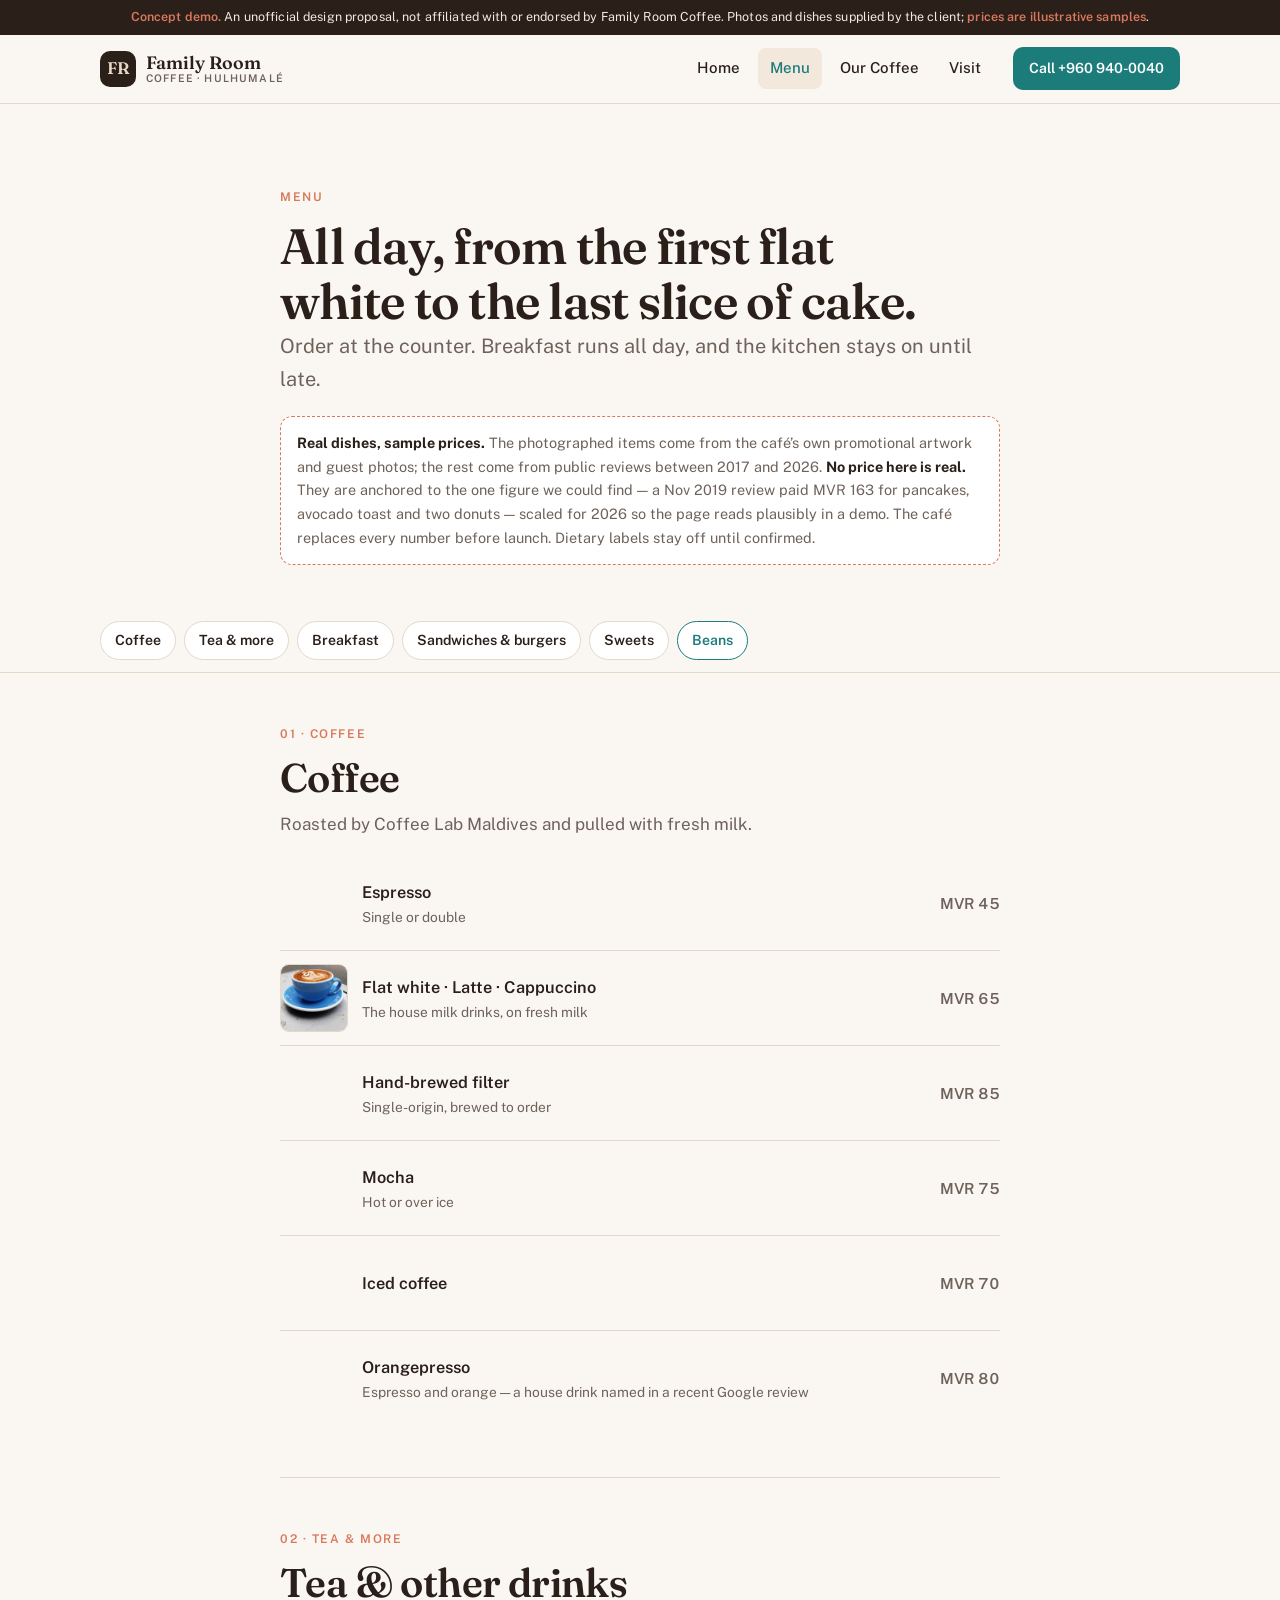
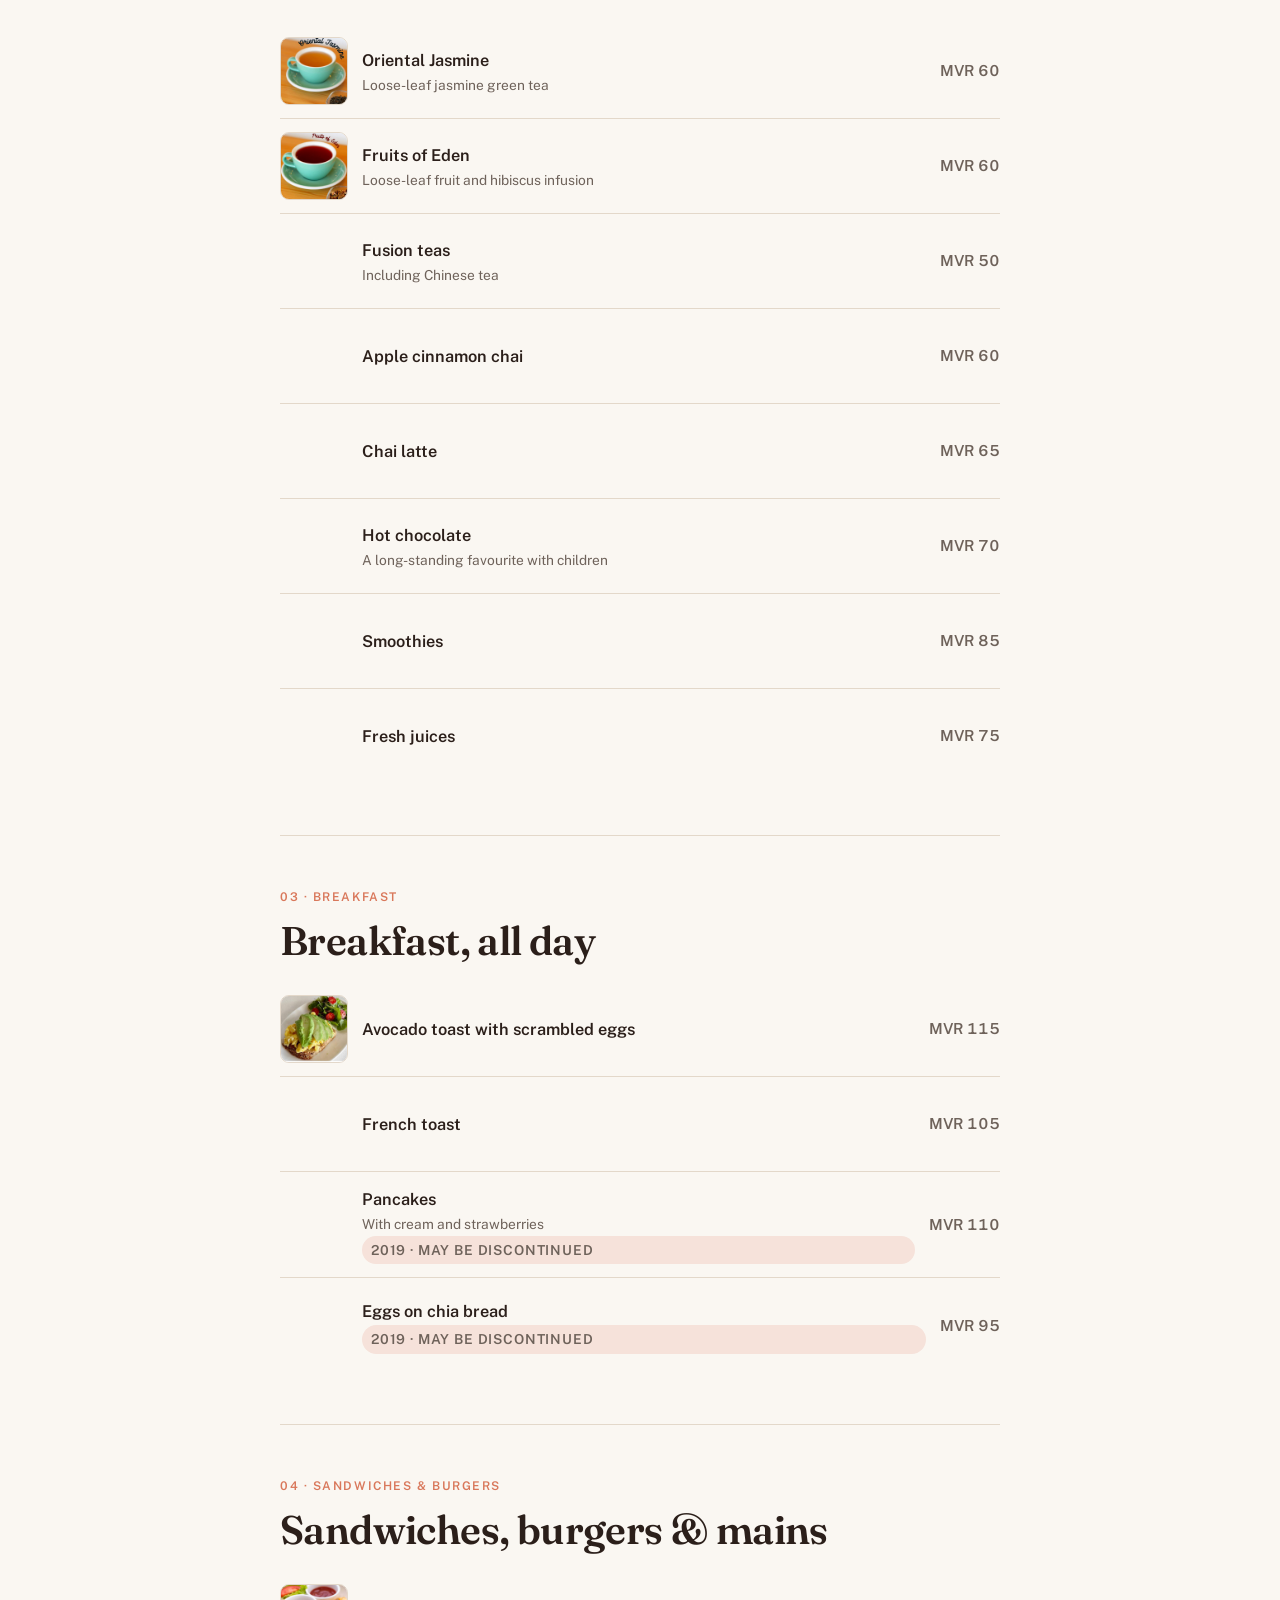
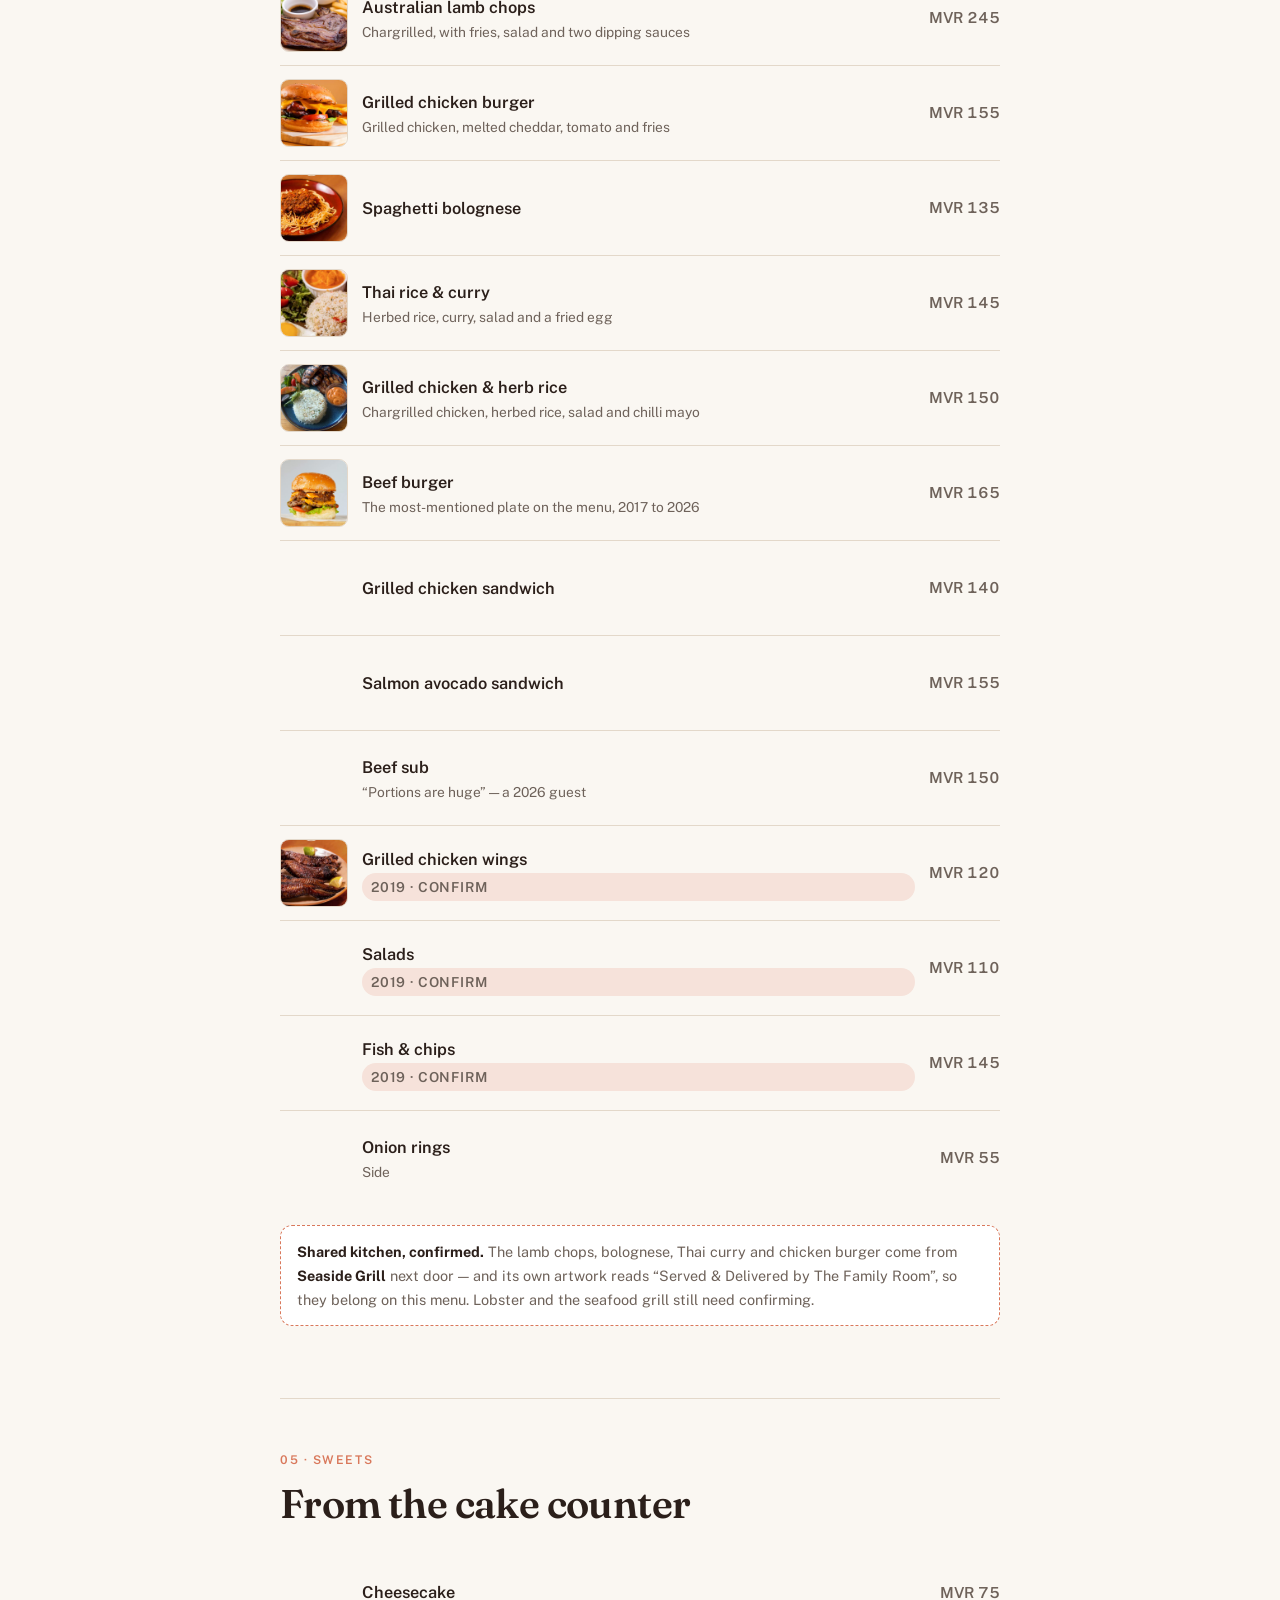
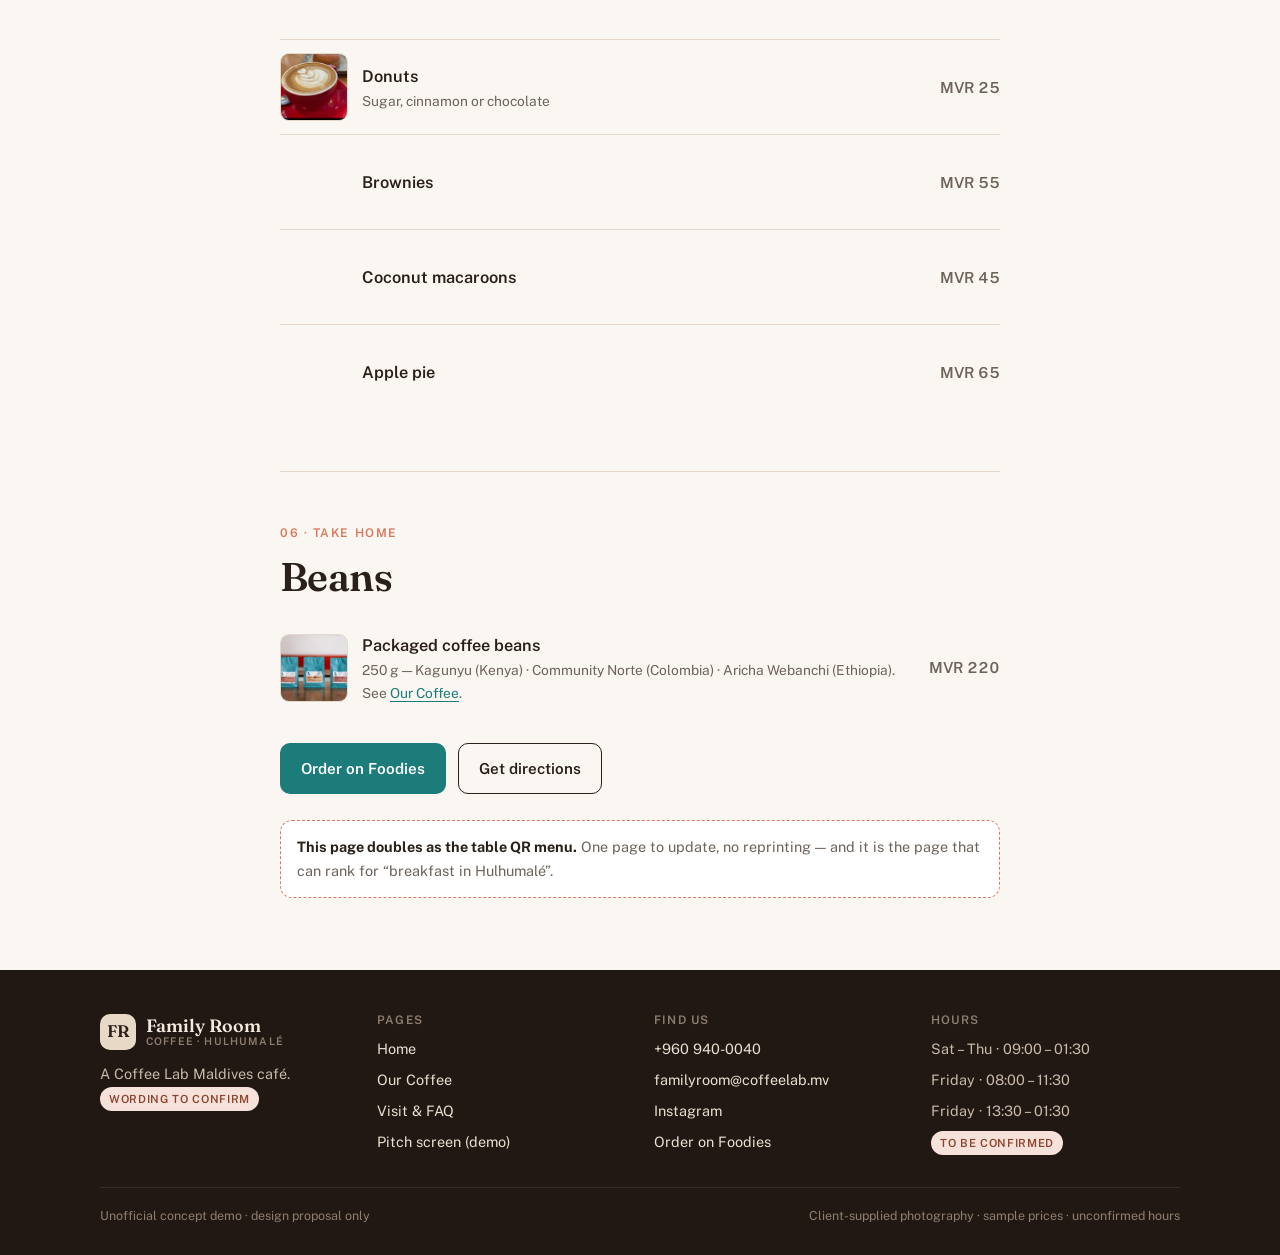
==== commit c61e5fed: "Use client-supplied photography across the site Replaces the vector illustrations with the 15 photog" ====
--- a/menu.html
+++ b/menu.html
@@ -16,7 +16,7 @@
 
 <div class="demo-bar">
   <b>Concept demo.</b> An unofficial design proposal, not affiliated with or endorsed by Family Room Coffee.
-  This is a <b>sample menu</b> assembled from public reviews — items and prices are unconfirmed.
+  Photos and dishes supplied by the client; <b>prices are illustrative samples</b>.
 </div>
 
 <header class="site-head">
@@ -44,7 +44,7 @@
     <p class="eyebrow">Menu</p>
     <h1 style="font-size:clamp(2rem,5vw,3.1rem)">All day, from the first flat white to the last slice of cake.</h1>
     <p class="lede">Order at the counter. Breakfast runs all day, and the kitchen stays on until late.</p>
-    <p class="note"><b>Sample menu with illustrative prices.</b> Every item comes from public reviews between 2017 and 2026, not from the café, and <b>no price here is real.</b> They are anchored to the one figure we could find — a Nov 2019 review paid MVR 163 for pancakes, avocado toast and two donuts — scaled for 2026 so the page reads plausibly in a demo. The café replaces every number before launch. Dietary labels stay off until confirmed.</p>
+    <p class="note"><b>Real dishes, sample prices.</b> The photographed items come from the café’s own promotional artwork and guest photos; the rest come from public reviews between 2017 and 2026. <b>No price here is real.</b> They are anchored to the one figure we could find — a Nov 2019 review paid MVR 163 for pancakes, avocado toast and two donuts — scaled for 2026 so the page reads plausibly in a demo. The café replaces every number before launch. Dietary labels stay off until confirmed.</p>
   </div>
 </section>
 
@@ -66,12 +66,12 @@
     <h2>Coffee</h2>
     <p style="color:var(--driftwood);margin-top:.6rem">Roasted by Coffee Lab Maldives and pulled with fresh milk.</p>
     <ul class="menu-list">
-      <li><span class="item"><b>Espresso</b><span>Single or double</span></span><span class="amt">MVR 45</span></li>
-      <li><span class="item"><b>Flat white · Latte · Cappuccino</b><span>The house milk drinks, on fresh milk</span></span><span class="amt">MVR 65</span></li>
-      <li><span class="item"><b>Hand-brewed filter</b><span>Single-origin, brewed to order</span></span><span class="amt">MVR 85</span></li>
-      <li><span class="item"><b>Mocha</b><span>Hot or over ice</span></span><span class="amt">MVR 75</span></li>
-      <li><span class="item"><b>Iced coffee</b></span><span class="amt">MVR 70</span></li>
-      <li><span class="item"><b>Orangepresso</b><span>Espresso and orange — a house drink named in a recent Google review</span></span><span class="amt">MVR 80</span></li>
+      <li><span class="menu-thumb menu-thumb--empty" aria-hidden="true"></span><span class="item"><b>Espresso</b><span>Single or double</span></span><span class="amt">MVR 45</span></li>
+      <li><img class="menu-thumb" src="assets/photos/latte-blue-thumb.jpg" alt="A flat white in a blue cup" width="320" height="320" loading="lazy"><span class="item"><b>Flat white · Latte · Cappuccino</b><span>The house milk drinks, on fresh milk</span></span><span class="amt">MVR 65</span></li>
+      <li><span class="menu-thumb menu-thumb--empty" aria-hidden="true"></span><span class="item"><b>Hand-brewed filter</b><span>Single-origin, brewed to order</span></span><span class="amt">MVR 85</span></li>
+      <li><span class="menu-thumb menu-thumb--empty" aria-hidden="true"></span><span class="item"><b>Mocha</b><span>Hot or over ice</span></span><span class="amt">MVR 75</span></li>
+      <li><span class="menu-thumb menu-thumb--empty" aria-hidden="true"></span><span class="item"><b>Iced coffee</b></span><span class="amt">MVR 70</span></li>
+      <li><span class="menu-thumb menu-thumb--empty" aria-hidden="true"></span><span class="item"><b>Orangepresso</b><span>Espresso and orange — a house drink named in a recent Google review</span></span><span class="amt">MVR 80</span></li>
     </ul>
   </section>
 
@@ -79,12 +79,14 @@
     <p class="eyebrow">02 · Tea &amp; more</p>
     <h2>Tea &amp; other drinks</h2>
     <ul class="menu-list">
-      <li><span class="item"><b>Fusion teas</b><span>Including Chinese tea</span></span><span class="amt">MVR 50</span></li>
-      <li><span class="item"><b>Apple cinnamon chai</b></span><span class="amt">MVR 60</span></li>
-      <li><span class="item"><b>Chai latte</b></span><span class="amt">MVR 65</span></li>
-      <li><span class="item"><b>Hot chocolate</b><span>A long-standing favourite with children</span></span><span class="amt">MVR 70</span></li>
-      <li><span class="item"><b>Smoothies</b></span><span class="amt">MVR 85</span></li>
-      <li><span class="item"><b>Fresh juices</b></span><span class="amt">MVR 75</span></li>
+      <li><img class="menu-thumb" src="assets/photos/tea-jasmine-thumb.jpg" alt="A cup of Oriental Jasmine tea" width="320" height="320" loading="lazy"><span class="item"><b>Oriental Jasmine</b><span>Loose-leaf jasmine green tea</span></span><span class="amt">MVR 60</span></li>
+      <li><img class="menu-thumb" src="assets/photos/tea-fruits-thumb.jpg" alt="A cup of Fruits of Eden fruit tea" width="320" height="320" loading="lazy"><span class="item"><b>Fruits of Eden</b><span>Loose-leaf fruit and hibiscus infusion</span></span><span class="amt">MVR 60</span></li>
+      <li><span class="menu-thumb menu-thumb--empty" aria-hidden="true"></span><span class="item"><b>Fusion teas</b><span>Including Chinese tea</span></span><span class="amt">MVR 50</span></li>
+      <li><span class="menu-thumb menu-thumb--empty" aria-hidden="true"></span><span class="item"><b>Apple cinnamon chai</b></span><span class="amt">MVR 60</span></li>
+      <li><span class="menu-thumb menu-thumb--empty" aria-hidden="true"></span><span class="item"><b>Chai latte</b></span><span class="amt">MVR 65</span></li>
+      <li><span class="menu-thumb menu-thumb--empty" aria-hidden="true"></span><span class="item"><b>Hot chocolate</b><span>A long-standing favourite with children</span></span><span class="amt">MVR 70</span></li>
+      <li><span class="menu-thumb menu-thumb--empty" aria-hidden="true"></span><span class="item"><b>Smoothies</b></span><span class="amt">MVR 85</span></li>
+      <li><span class="menu-thumb menu-thumb--empty" aria-hidden="true"></span><span class="item"><b>Fresh juices</b></span><span class="amt">MVR 75</span></li>
     </ul>
   </section>
 
@@ -92,10 +94,10 @@
     <p class="eyebrow">03 · Breakfast</p>
     <h2>Breakfast, all day</h2>
     <ul class="menu-list">
-      <li><span class="item"><b>Avocado toast with scrambled eggs</b></span><span class="amt">MVR 115</span></li>
-      <li><span class="item"><b>French toast</b></span><span class="amt">MVR 105</span></li>
-      <li><span class="item"><b>Pancakes</b><span>With cream and strawberries <span class="tag tag-tbc">2019 · may be discontinued</span></span></span><span class="amt">MVR 110</span></li>
-      <li><span class="item"><b>Eggs on chia bread</b><span><span class="tag tag-tbc">2019 · may be discontinued</span></span></span><span class="amt">MVR 95</span></li>
+      <li><img class="menu-thumb" src="assets/photos/avocado-toast-thumb.jpg" alt="Avocado toast with scrambled eggs" width="320" height="320" loading="lazy"><span class="item"><b>Avocado toast with scrambled eggs</b></span><span class="amt">MVR 115</span></li>
+      <li><span class="menu-thumb menu-thumb--empty" aria-hidden="true"></span><span class="item"><b>French toast</b></span><span class="amt">MVR 105</span></li>
+      <li><span class="menu-thumb menu-thumb--empty" aria-hidden="true"></span><span class="item"><b>Pancakes</b><span>With cream and strawberries <span class="tag tag-tbc">2019 · may be discontinued</span></span></span><span class="amt">MVR 110</span></li>
+      <li><span class="menu-thumb menu-thumb--empty" aria-hidden="true"></span><span class="item"><b>Eggs on chia bread</b><span><span class="tag tag-tbc">2019 · may be discontinued</span></span></span><span class="amt">MVR 95</span></li>
     </ul>
   </section>
 
@@ -103,27 +105,32 @@
     <p class="eyebrow">04 · Sandwiches &amp; burgers</p>
     <h2>Sandwiches, burgers &amp; mains</h2>
     <ul class="menu-list">
-      <li><span class="item"><b>Beef burger</b><span>The most-mentioned plate on the menu, 2017 to 2026</span></span><span class="amt">MVR 165</span></li>
-      <li><span class="item"><b>Grilled chicken sandwich</b></span><span class="amt">MVR 140</span></li>
-      <li><span class="item"><b>Salmon avocado sandwich</b></span><span class="amt">MVR 155</span></li>
-      <li><span class="item"><b>Beef sub</b><span>“Portions are huge” — a 2026 guest</span></span><span class="amt">MVR 150</span></li>
-      <li><span class="item"><b>Grilled chicken wings</b><span><span class="tag tag-tbc">2019 · confirm</span></span></span><span class="amt">MVR 120</span></li>
-      <li><span class="item"><b>Salads</b><span><span class="tag tag-tbc">2019 · confirm</span></span></span><span class="amt">MVR 110</span></li>
-      <li><span class="item"><b>Fish &amp; chips</b><span><span class="tag tag-tbc">2019 · confirm</span></span></span><span class="amt">MVR 145</span></li>
-      <li><span class="item"><b>Onion rings</b><span>Side</span></span><span class="amt">MVR 55</span></li>
-    </ul>
-    <p class="note"><b>Not on this menu.</b> Lobster, the seafood grill and gourmet hot dogs belong to <b>SeaSide Grill</b> next door. They stay off this page unless the two kitchens share a menu.</p>
+      <li><img class="menu-thumb" src="assets/photos/lamb-chops-thumb.jpg" alt="Chargrilled Australian lamb chops" width="320" height="320" loading="lazy"><span class="item"><b>Australian lamb chops</b><span>Chargrilled, with fries, salad and two dipping sauces</span></span><span class="amt">MVR 245</span></li>
+      <li><img class="menu-thumb" src="assets/photos/chicken-burger-thumb.jpg" alt="Grilled chicken burger with fries" width="320" height="320" loading="lazy"><span class="item"><b>Grilled chicken burger</b><span>Grilled chicken, melted cheddar, tomato and fries</span></span><span class="amt">MVR 155</span></li>
+      <li><img class="menu-thumb" src="assets/photos/bolognese-thumb.jpg" alt="Spaghetti bolognese" width="320" height="320" loading="lazy"><span class="item"><b>Spaghetti bolognese</b><span></span></span><span class="amt">MVR 135</span></li>
+      <li><img class="menu-thumb" src="assets/photos/thai-curry-thumb.jpg" alt="Thai rice and curry" width="320" height="320" loading="lazy"><span class="item"><b>Thai rice &amp; curry</b><span>Herbed rice, curry, salad and a fried egg</span></span><span class="amt">MVR 145</span></li>
+      <li><img class="menu-thumb" src="assets/photos/chicken-rice-thumb.jpg" alt="Grilled chicken with herb rice" width="320" height="320" loading="lazy"><span class="item"><b>Grilled chicken &amp; herb rice</b><span>Chargrilled chicken, herbed rice, salad and chilli mayo</span></span><span class="amt">MVR 150</span></li>
+      <li><img class="menu-thumb" src="assets/photos/beef-burger-thumb.jpg" alt="Beef burger" width="320" height="320" loading="lazy"><span class="item"><b>Beef burger</b><span>The most-mentioned plate on the menu, 2017 to 2026</span></span><span class="amt">MVR 165</span></li>
+      <li><span class="menu-thumb menu-thumb--empty" aria-hidden="true"></span><span class="item"><b>Grilled chicken sandwich</b></span><span class="amt">MVR 140</span></li>
+      <li><span class="menu-thumb menu-thumb--empty" aria-hidden="true"></span><span class="item"><b>Salmon avocado sandwich</b></span><span class="amt">MVR 155</span></li>
+      <li><span class="menu-thumb menu-thumb--empty" aria-hidden="true"></span><span class="item"><b>Beef sub</b><span>“Portions are huge” — a 2026 guest</span></span><span class="amt">MVR 150</span></li>
+      <li><img class="menu-thumb" src="assets/photos/chicken-wings-thumb.jpg" alt="Chargrilled chicken wings" width="320" height="320" loading="lazy"><span class="item"><b>Grilled chicken wings</b><span><span class="tag tag-tbc">2019 · confirm</span></span></span><span class="amt">MVR 120</span></li>
+      <li><span class="menu-thumb menu-thumb--empty" aria-hidden="true"></span><span class="item"><b>Salads</b><span><span class="tag tag-tbc">2019 · confirm</span></span></span><span class="amt">MVR 110</span></li>
+      <li><span class="menu-thumb menu-thumb--empty" aria-hidden="true"></span><span class="item"><b>Fish &amp; chips</b><span><span class="tag tag-tbc">2019 · confirm</span></span></span><span class="amt">MVR 145</span></li>
+      <li><span class="menu-thumb menu-thumb--empty" aria-hidden="true"></span><span class="item"><b>Onion rings</b><span>Side</span></span><span class="amt">MVR 55</span></li>
+    </ul>
+    <p class="note"><b>Shared kitchen, confirmed.</b> The lamb chops, bolognese, Thai curry and chicken burger come from <b>Seaside Grill</b> next door — and its own artwork reads “Served &amp; Delivered by The Family Room”, so they belong on this menu. Lobster and the seafood grill still need confirming.</p>
   </section>
 
   <section class="menu-group" id="sweets">
     <p class="eyebrow">05 · Sweets</p>
     <h2>From the cake counter</h2>
     <ul class="menu-list">
-      <li><span class="item"><b>Cheesecake</b></span><span class="amt">MVR 75</span></li>
-      <li><span class="item"><b>Donuts</b><span>Sugar, cinnamon or chocolate</span></span><span class="amt">MVR 25</span></li>
-      <li><span class="item"><b>Brownies</b></span><span class="amt">MVR 55</span></li>
-      <li><span class="item"><b>Coconut macaroons</b></span><span class="amt">MVR 45</span></li>
-      <li><span class="item"><b>Apple pie</b></span><span class="amt">MVR 65</span></li>
+      <li><span class="menu-thumb menu-thumb--empty" aria-hidden="true"></span><span class="item"><b>Cheesecake</b></span><span class="amt">MVR 75</span></li>
+      <li><img class="menu-thumb" src="assets/photos/latte-donut-thumb.jpg" alt="A donut served with a cappuccino" width="320" height="320" loading="lazy"><span class="item"><b>Donuts</b><span>Sugar, cinnamon or chocolate</span></span><span class="amt">MVR 25</span></li>
+      <li><span class="menu-thumb menu-thumb--empty" aria-hidden="true"></span><span class="item"><b>Brownies</b></span><span class="amt">MVR 55</span></li>
+      <li><span class="menu-thumb menu-thumb--empty" aria-hidden="true"></span><span class="item"><b>Coconut macaroons</b></span><span class="amt">MVR 45</span></li>
+      <li><span class="menu-thumb menu-thumb--empty" aria-hidden="true"></span><span class="item"><b>Apple pie</b></span><span class="amt">MVR 65</span></li>
     </ul>
   </section>
 
@@ -131,7 +138,7 @@
     <p class="eyebrow">06 · Take home</p>
     <h2>Beans</h2>
     <ul class="menu-list">
-      <li><span class="item"><b>Packaged coffee beans</b><span>250 g, roasted by Coffee Lab Maldives <span class="tag tag-tbc">last seen in 2019 · confirm</span></span></span><span class="amt">MVR 220</span></li>
+      <li><img class="menu-thumb" src="assets/photos/beans-thumb.jpg" alt="Family Room Coffee retail bags" width="320" height="320" loading="lazy"><span class="item"><b>Packaged coffee beans</b><span>250 g — Kagunyu (Kenya) · Community Norte (Colombia) · Aricha Webanchi (Ethiopia). See <a href="our-coffee.html#origins">Our Coffee</a>.</span></span><span class="amt">MVR 220</span></li>
     </ul>
     <div class="hero-cta" style="margin-top:26px">
       <a class="btn btn-primary" href="https://on.foodies.mv/restaurant/93" target="_blank" rel="noopener">Order on Foodies</a>
@@ -181,7 +188,7 @@
     </div>
     <div class="foot-base">
       <span>Unofficial concept demo · design proposal only</span>
-      <span>Placeholder imagery · unconfirmed menu, prices and hours</span>
+      <span>Client-supplied photography · sample prices · unconfirmed hours</span>
     </div>
   </div>
 </footer>
--- a/assets/css/site.css
+++ b/assets/css/site.css
@@ -141,10 +141,16 @@
 /* ---------- hero ---------- */
 .hero{position:relative;background:var(--espresso);color:var(--sand);overflow:hidden}
 .hero-media{position:absolute;inset:0}
-.hero-media img{width:100%;height:100%;min-height:100%;object-fit:cover;object-position:center 26%;opacity:.42}
+.hero-media img{width:100%;height:100%;min-height:100%;object-fit:cover;object-position:center 50%;opacity:.7}
 .hero-media::after{
   content:"";position:absolute;inset:0;
-  background:linear-gradient(180deg,rgba(43,31,26,.45) 0%,rgba(43,31,26,.62) 55%,rgba(43,31,26,.88) 100%);
+  background:
+    linear-gradient(100deg,rgba(43,31,26,.92) 0%,rgba(43,31,26,.78) 45%,rgba(43,31,26,.66) 100%),
+    linear-gradient(180deg,rgba(43,31,26,.30) 0%,rgba(43,31,26,.30) 60%,rgba(43,31,26,.72) 100%);
+}
+@media (max-width:900px){
+  /* Copy sits over the photo on one column, so it needs a heavier scrim. */
+  .hero-media::after{background:linear-gradient(180deg,rgba(43,31,26,.72) 0%,rgba(43,31,26,.80) 60%,rgba(43,31,26,.90) 100%)}
 }
 .hero-in{position:relative;padding-block:clamp(72px,14vw,140px);max-width:44rem}
 .hero h1{color:#FFF9F1}
@@ -556,3 +562,51 @@
   .hero-copy h1{font-size:clamp(1.9rem,3.6vw,3rem)}
   .signature{align-content:center}
 }
+
+/* ---------- menu thumbnails ---------- */
+.menu-list li{align-items:center}
+.menu-thumb{
+  flex:none;width:68px;height:68px;border-radius:9px;object-fit:cover;
+  background:var(--crema-soft);border:1px solid var(--rule);
+}
+@media (max-width:480px){.menu-thumb{width:54px;height:54px;border-radius:8px}}
+
+/* ---------- coffee origin cards ---------- */
+.origins{display:grid;grid-template-columns:repeat(auto-fit,minmax(240px,1fr));gap:16px;margin:22px 0 0}
+.origin{
+  background:var(--white);border:1px solid var(--rule);border-radius:var(--radius);
+  overflow:hidden;display:flex;flex-direction:column;
+}
+.origin img{width:100%;aspect-ratio:4/5;object-fit:cover;height:auto}
+.origin-body{padding:15px 17px 17px}
+.origin h3{font-size:1.05rem;margin:0}
+.origin .region{
+  display:block;font-size:.72rem;letter-spacing:.07em;text-transform:uppercase;
+  color:var(--terracotta);margin:.3rem 0 .5rem;
+}
+.origin .notes{font-family:var(--display);font-size:1rem;color:var(--espresso);margin:0 0 .5rem}
+.origin dl{display:grid;grid-template-columns:auto 1fr;gap:2px 10px;margin:0;font-size:.8rem}
+.origin dt{color:var(--driftwood);text-transform:uppercase;letter-spacing:.05em;font-size:.68rem;padding-top:2px}
+.origin dd{margin:0;color:var(--espresso)}
+
+/* On one column the hero stacks copy above the cup, so it overshoots the
+   viewport and the picker lands well below the fold. Tighten the signature
+   block so the cup, its price and the picker read as one unit. */
+@media (max-width:900px){
+  .hero-in{padding-block:32px 40px;gap:18px}
+  .sig-stage{max-width:210px}
+  .sig-info{min-height:0}
+  .sig-name{font-size:1.15rem}
+  .sig-note{font-size:.88rem;max-width:30ch}
+  .signature{gap:10px}
+  .sig-tab{width:48px;height:48px;padding:4px;border-radius:12px}
+  .hero-credit{padding-bottom:18px;font-size:.68rem}
+}
+@media (max-width:420px){
+  .sig-stage{max-width:180px}
+  .hero-copy h1{font-size:clamp(1.75rem,8vw,2.2rem)}
+}
+
+/* Inside a group that has photographs, rows without one still reserve the
+   thumbnail column so the item names stay on one vertical line. */
+.menu-thumb--empty{border-color:transparent;background:transparent}
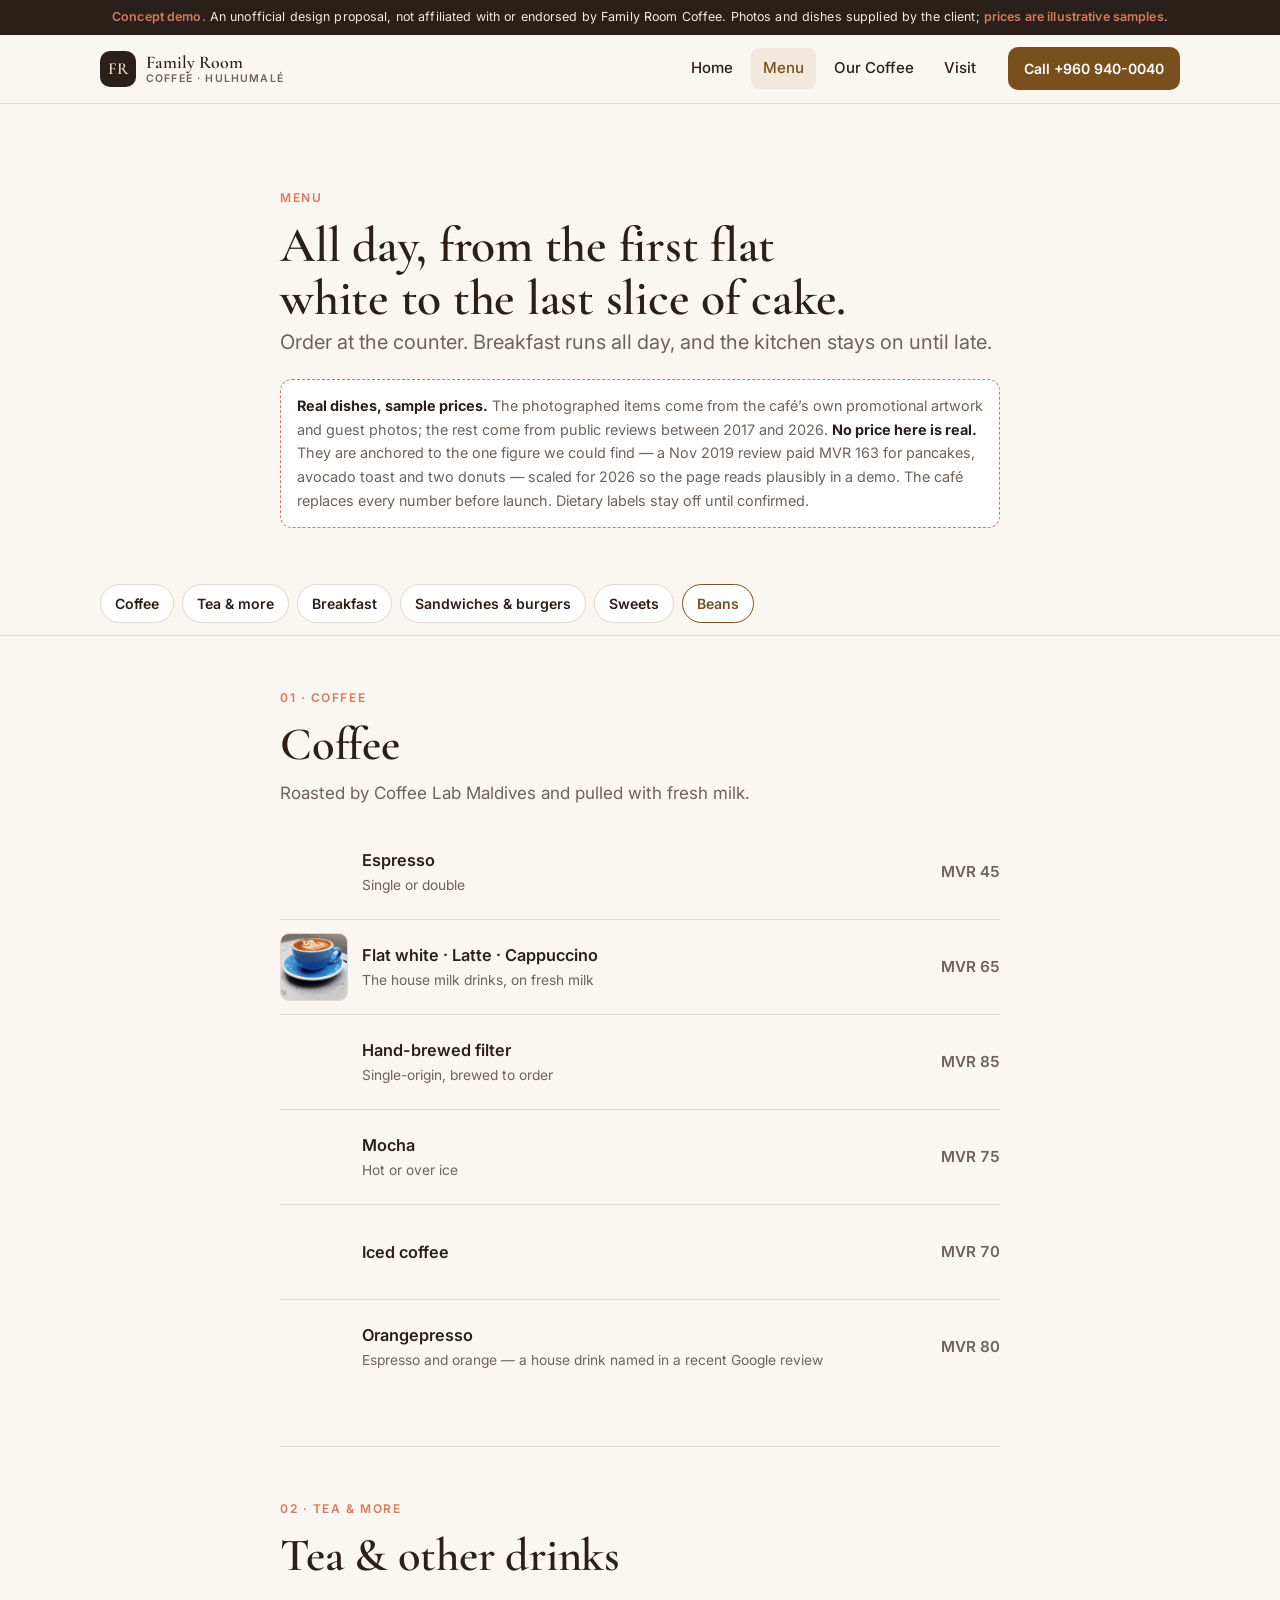
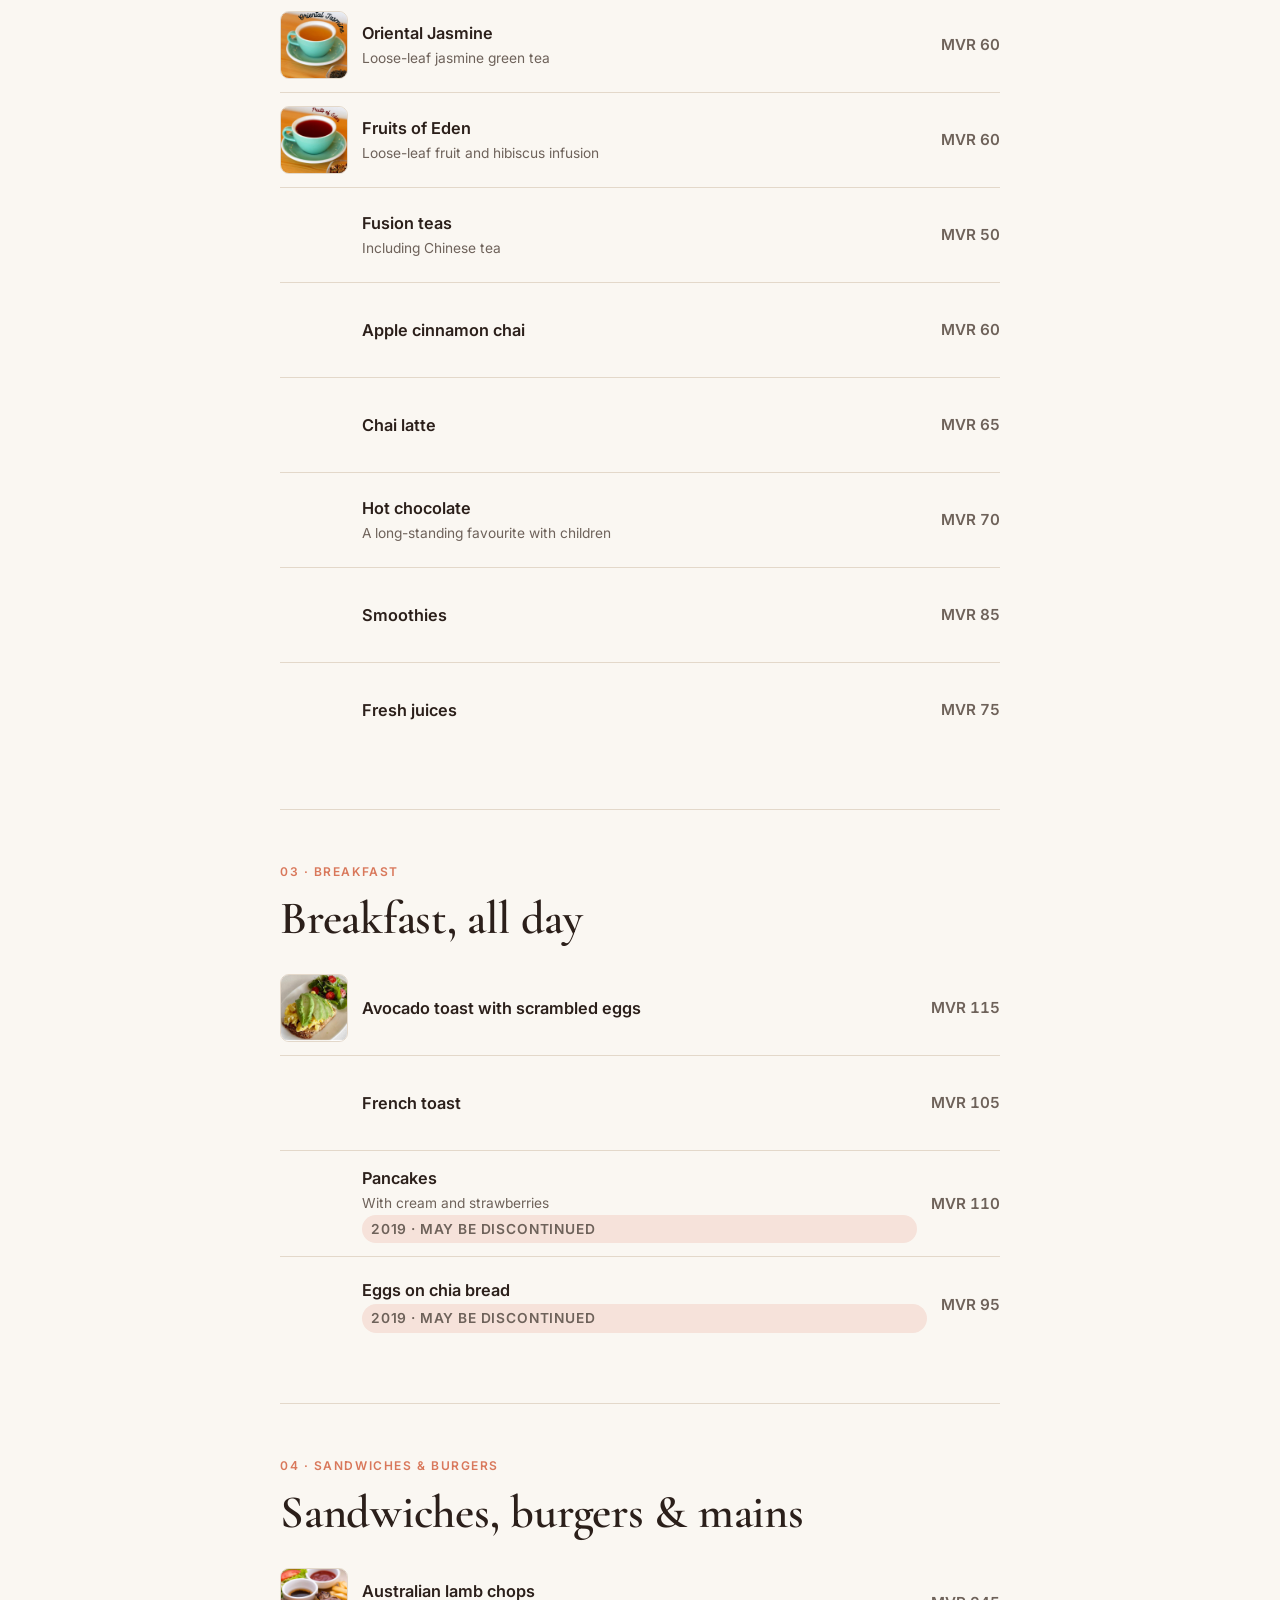
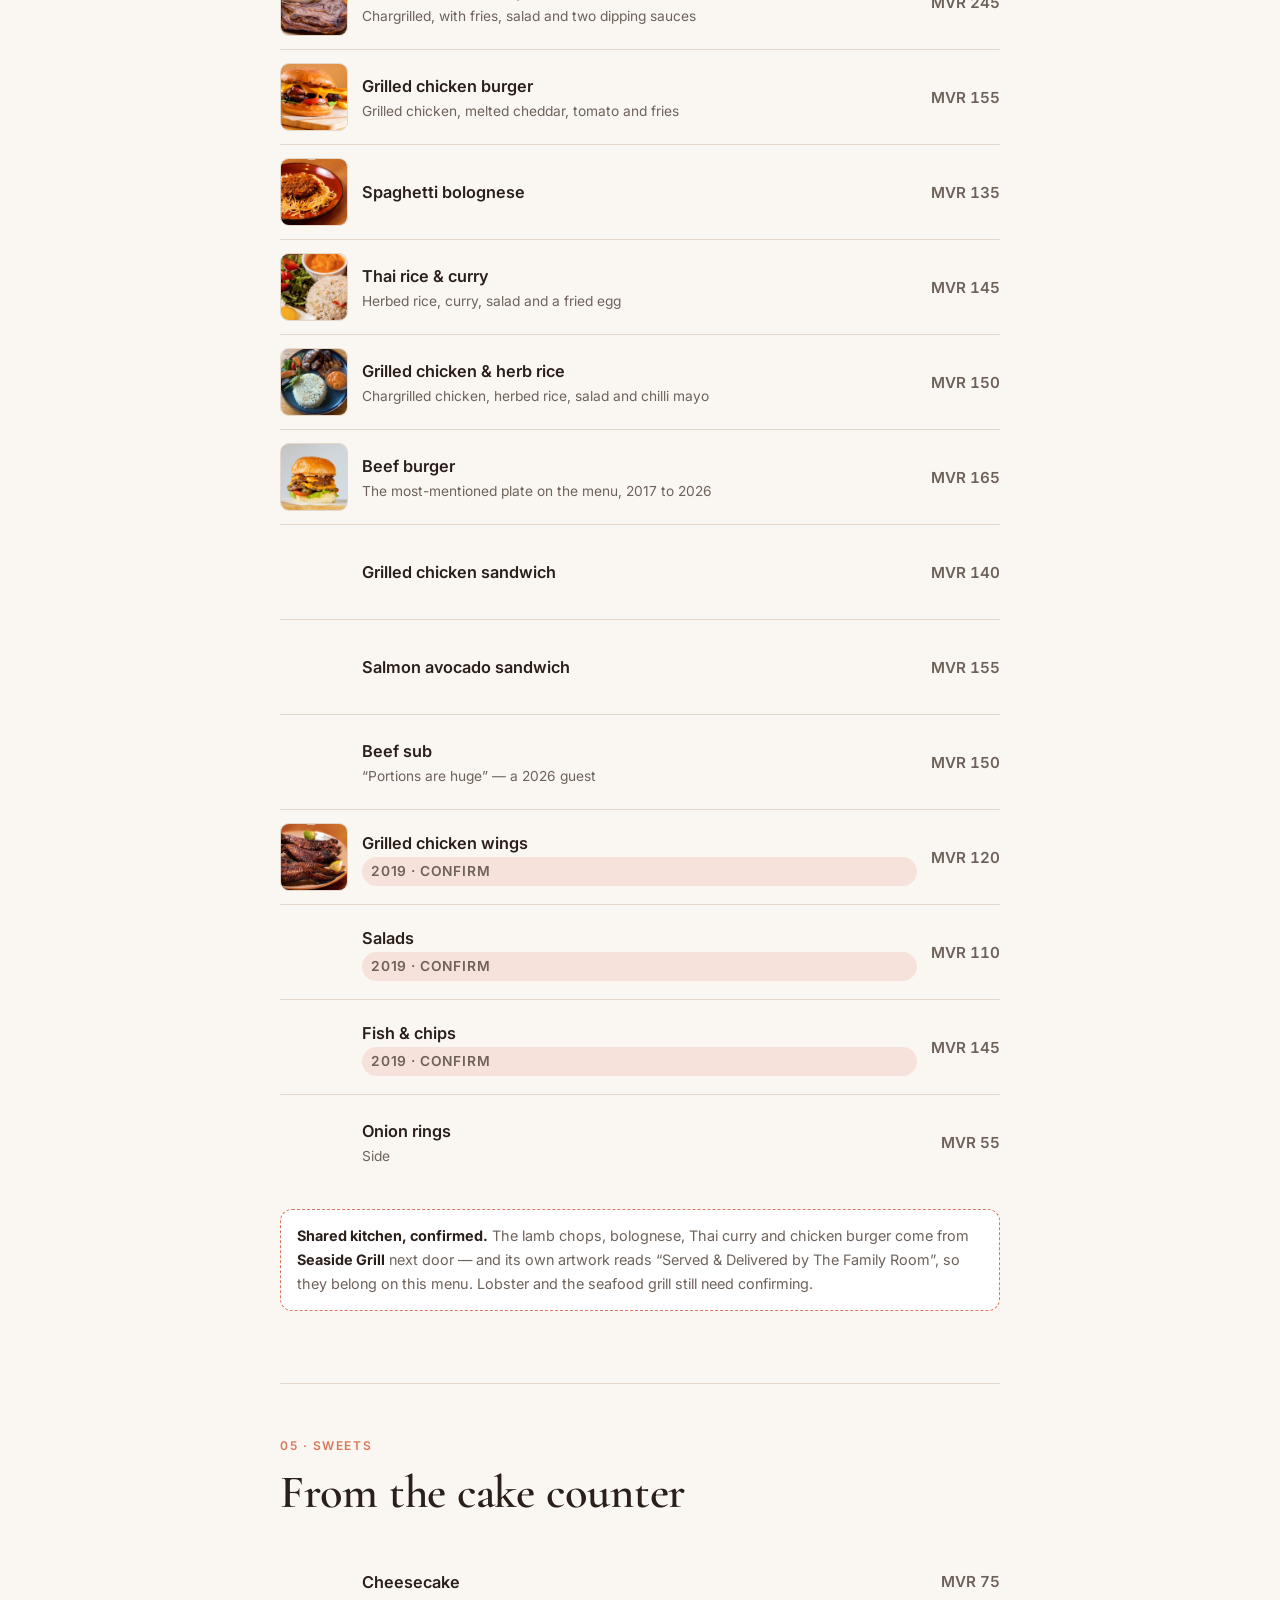
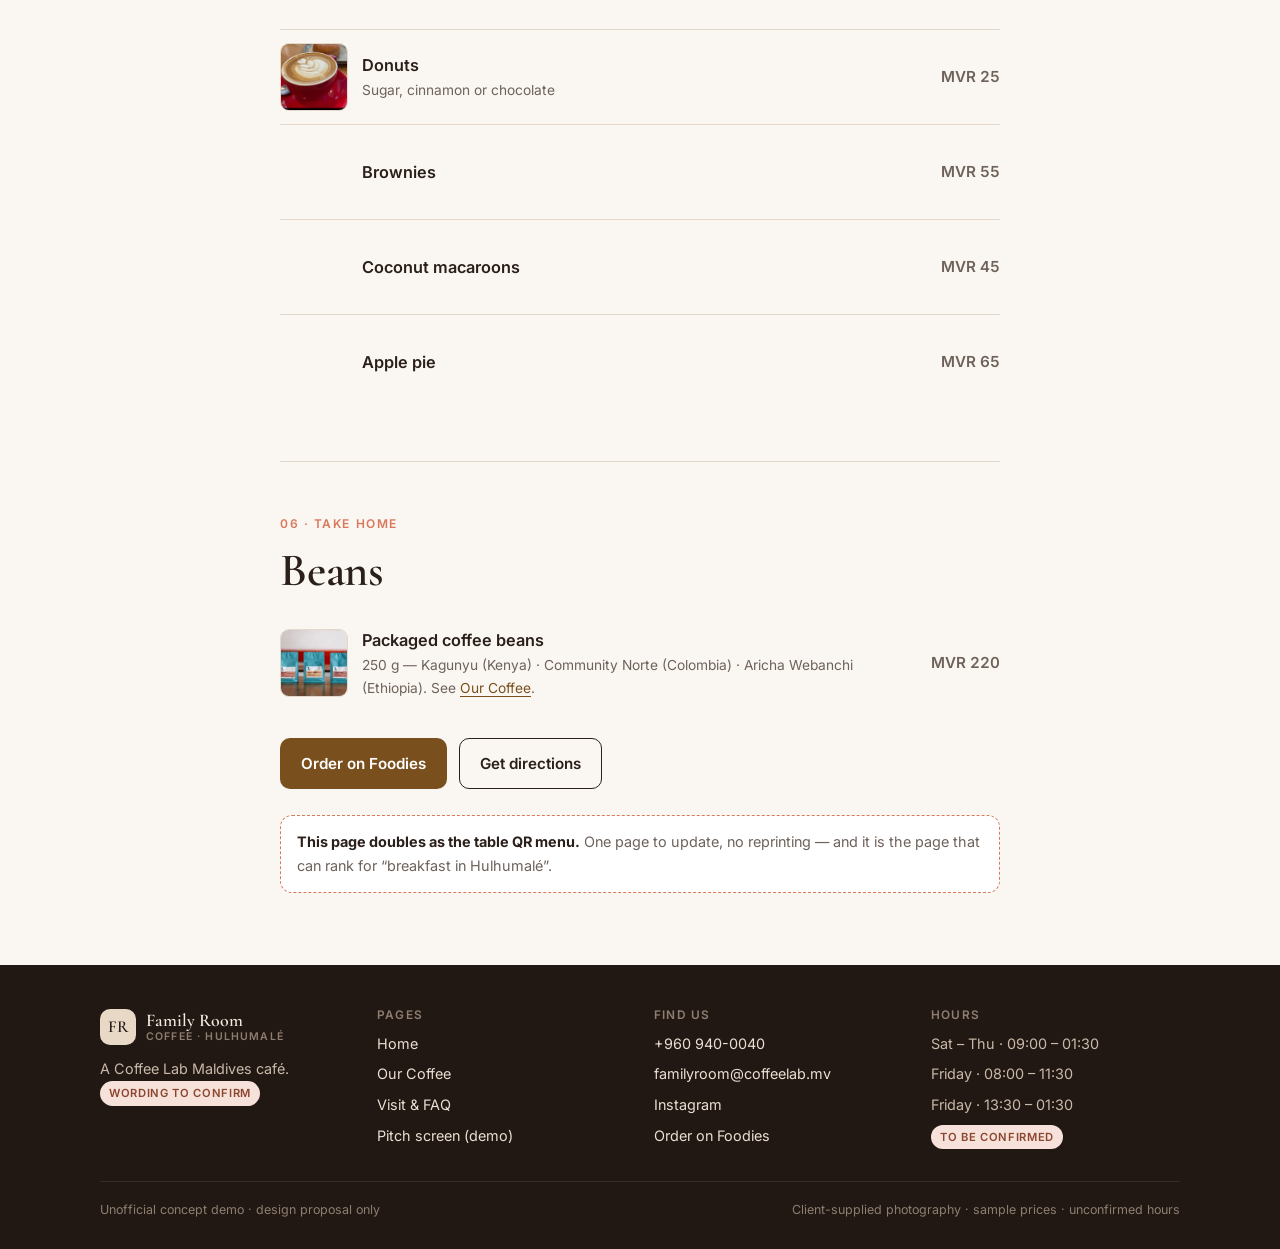
==== commit f15a448b: "Make the hero a paced journey, not a rotating showcase Rework the opening around interaction beats r" ====
--- a/menu.html
+++ b/menu.html
@@ -9,7 +9,7 @@
 <link rel="icon" href="assets/img/favicon.svg" type="image/svg+xml">
 <link rel="preconnect" href="https://fonts.googleapis.com">
 <link rel="preconnect" href="https://fonts.gstatic.com" crossorigin>
-<link rel="stylesheet" href="https://fonts.googleapis.com/css2?family=Fraunces:opsz,wght@9..144,500;9..144,600&family=Public+Sans:wght@400;500;600&display=swap">
+<link rel="stylesheet" href="https://fonts.googleapis.com/css2?family=Cormorant+Garamond:wght@400;500;600;700&family=Inter:wght@400;500;600&display=swap">
 <link rel="stylesheet" href="assets/css/site.css">
 </head>
 <body>
--- a/assets/css/site.css
+++ b/assets/css/site.css
@@ -4,8 +4,8 @@
 :root{
   color-scheme:light;
   --espresso:#2B1F1A;
-  --lagoon:#1C7C7A;
-  --lagoon-dark:#15625F;
+  --brass:#7A4F1E;
+  --brass-dark:#5E3C15;
   --crema:#E8D9C6;
   --crema-soft:#F2E8DC;
   --sand:#FAF7F2;
@@ -14,8 +14,8 @@
   --rule:#E3D8CA;
   --white:#FFFFFF;
 
-  --display:"Fraunces","Iowan Old Style","Palatino Linotype",Georgia,serif;
-  --body:"Public Sans","Helvetica Neue",Arial,system-ui,sans-serif;
+  --display:"Cormorant Garamond","Iowan Old Style","Palatino Linotype",Georgia,serif;
+  --body:"Inter","Helvetica Neue",Arial,system-ui,sans-serif;
 
   --wrap:1120px;
   --radius:12px;
@@ -38,21 +38,23 @@
 }
 
 img{max-width:100%;height:auto;display:block}
-a{color:var(--lagoon);text-underline-offset:3px}
-a:hover{color:var(--lagoon-dark)}
-:focus-visible{outline:3px solid var(--lagoon);outline-offset:3px;border-radius:4px}
+a{color:var(--brass);text-underline-offset:3px}
+a:hover{color:var(--brass-dark)}
+:focus-visible{outline:3px solid var(--brass);outline-offset:3px;border-radius:4px}
 
 h1,h2,h3,h4{
   font-family:var(--display);
   font-weight:600;
-  line-height:1.12;
-  letter-spacing:-.015em;
+  line-height:1.08;
+  letter-spacing:-.005em;
   text-wrap:balance;
   margin:0;
 }
-h1{font-size:clamp(2.2rem,6.2vw,4rem)}
-h2{font-size:clamp(1.7rem,4vw,2.5rem)}
-h3{font-size:1.2rem}
+/* Cormorant has a small x-height and a light stem, so the display scale runs
+   larger than a grotesque would at the same optical weight. */
+h1{font-size:clamp(2.6rem,7vw,4.6rem)}
+h2{font-size:clamp(2rem,4.6vw,2.9rem)}
+h3{font-size:1.35rem;font-weight:600}
 p{margin:0 0 1rem}
 .lede{font-size:clamp(1.05rem,2.2vw,1.25rem);color:var(--driftwood);max-width:60ch}
 
@@ -72,6 +74,7 @@
   font-size:.78rem;line-height:1.5;letter-spacing:.01em;
   padding:8px 20px;text-align:center;
 }
+@media (max-width:920px){.demo-bar{font-size:.71rem;line-height:1.42;padding:6px 14px}}
 .demo-bar b{color:var(--terracotta);font-weight:600}
 .demo-bar a{color:#F3E9DE}
 
@@ -99,7 +102,7 @@
   padding:8px 12px;border-radius:8px;
 }
 .nav a:hover{background:var(--crema)}
-.nav a[aria-current="page"]{color:var(--lagoon);background:var(--crema-soft)}
+.nav a[aria-current="page"]{color:var(--brass);background:var(--crema-soft)}
 
 .btn{
   display:inline-flex;align-items:center;justify-content:center;gap:8px;
@@ -107,12 +110,12 @@
   padding:12px 20px;border-radius:10px;border:1.5px solid transparent;
   cursor:pointer;transition:background-color .18s ease,color .18s ease,border-color .18s ease;
 }
-.btn-primary{background:var(--lagoon);color:#fff}
-.btn-primary:hover{background:var(--lagoon-dark);color:#fff}
+.btn-primary{background:var(--brass);color:#fff}
+.btn-primary:hover{background:var(--brass-dark);color:#fff}
 .btn-outline{border-color:var(--espresso);color:var(--espresso);background:transparent}
 .btn-outline:hover{background:var(--espresso);color:var(--sand)}
 .btn-ghost{border-color:var(--rule);color:var(--espresso);background:var(--white)}
-.btn-ghost:hover{border-color:var(--lagoon);color:var(--lagoon)}
+.btn-ghost:hover{border-color:var(--brass);color:var(--brass)}
 .btn-sm{padding:9px 15px;font-size:.88rem}
 
 .nav-toggle{
@@ -138,36 +141,8 @@
   .head-in .btn-primary:not(.nav .btn){display:none}
 }
 
-/* ---------- hero ---------- */
-.hero{position:relative;background:var(--espresso);color:var(--sand);overflow:hidden}
-.hero-media{position:absolute;inset:0}
-.hero-media img{width:100%;height:100%;min-height:100%;object-fit:cover;object-position:center 50%;opacity:.7}
-.hero-media::after{
-  content:"";position:absolute;inset:0;
-  background:
-    linear-gradient(100deg,rgba(43,31,26,.92) 0%,rgba(43,31,26,.78) 45%,rgba(43,31,26,.66) 100%),
-    linear-gradient(180deg,rgba(43,31,26,.30) 0%,rgba(43,31,26,.30) 60%,rgba(43,31,26,.72) 100%);
-}
-@media (max-width:900px){
-  /* Copy sits over the photo on one column, so it needs a heavier scrim. */
-  .hero-media::after{background:linear-gradient(180deg,rgba(43,31,26,.72) 0%,rgba(43,31,26,.80) 60%,rgba(43,31,26,.90) 100%)}
-}
-.hero-in{position:relative;padding-block:clamp(72px,14vw,140px);max-width:44rem}
-.hero h1{color:#FFF9F1}
-.hero-copy p{color:#EADFD2;font-size:clamp(1.05rem,2.3vw,1.25rem);margin-top:1.1rem;max-width:44ch}
+/* ---------- shared button row (also used by the final CTA blocks) ---------- */
 .hero-cta{display:flex;flex-wrap:wrap;gap:12px;margin-top:2rem}
-.hero-credit{
-  position:absolute;right:20px;bottom:12px;z-index:2;white-space:nowrap;
-  font-size:.72rem;letter-spacing:.04em;color:#EADFD2;opacity:.7;margin:0;
-}
-@media (max-width:700px){
-  .hero-credit{
-    position:static;white-space:normal;
-    margin:0 auto;padding:0 20px 26px;max-width:var(--wrap);
-  }
-}
-.hero .btn-outline{border-color:#F3E9DE;color:#F3E9DE}
-.hero .btn-outline:hover{background:#F3E9DE;color:var(--espresso)}
 
 /* ---------- today strip ---------- */
 .today{background:var(--crema);border-block:1px solid var(--rule)}
@@ -203,7 +178,7 @@
 .card:hover figure img{transform:scale(1.04)}
 @media (prefers-reduced-motion:reduce){.card:hover figure img{transform:none}}
 .card-body{padding:16px 18px 18px;display:flex;flex-direction:column;gap:6px;flex:1}
-.card-body h3{font-size:1.08rem}
+.card-body h3{font-size:1.22rem;font-weight:600}
 .card-body p{margin:0;font-size:.92rem;color:var(--driftwood)}
 .price{
   margin-top:auto;padding-top:10px;font-weight:600;font-size:.95rem;
@@ -218,7 +193,7 @@
   display:grid;place-items:center;color:var(--espresso);flex:none;
 }
 .reason .ico svg{width:24px;height:24px}
-.reason h3{font-size:1.08rem}
+.reason h3{font-size:1.2rem}
 .reason p{margin:0;font-size:.93rem;color:var(--driftwood)}
 
 /* ---------- gallery ---------- */
@@ -238,7 +213,7 @@
   display:block;background:var(--white);border:1px solid var(--rule);border-radius:var(--radius);
   padding:18px 20px;text-decoration:none;color:var(--espresso);
 }
-.badge:hover{border-color:var(--lagoon)}
+.badge:hover{border-color:var(--brass)}
 .badge b{display:block;font-family:var(--display);font-size:1.7rem;font-weight:600;line-height:1.1}
 .badge span{display:block;font-size:.85rem;color:var(--driftwood);margin-top:4px}
 .quote{
@@ -289,16 +264,16 @@
     var(--crema-soft);
   color:var(--espresso);transition:border-color .18s ease;
 }
-.map-card:hover{border-color:var(--lagoon);color:var(--espresso)}
+.map-card:hover{border-color:var(--brass);color:var(--espresso)}
 .map-pin{
   width:46px;height:46px;border-radius:50%;background:var(--white);
-  border:1px solid var(--rule);display:grid;place-items:center;color:var(--lagoon);margin-bottom:4px;
+  border:1px solid var(--rule);display:grid;place-items:center;color:var(--brass);margin-bottom:4px;
 }
 .map-pin svg{width:24px;height:24px}
 .map-card b{font-family:var(--display);font-size:1.25rem;font-weight:600}
 .map-card > span:not(.map-pin):not(.map-go){font-size:.9rem;color:var(--driftwood)}
-.map-go{margin-top:8px;font-size:.88rem;font-weight:600;color:var(--lagoon)}
-.map-card:hover .map-go{color:var(--lagoon-dark)}
+.map-go{margin-top:8px;font-size:.88rem;font-weight:600;color:var(--brass)}
+.map-card:hover .map-go{color:var(--brass-dark)}
 
 .contact-list{list-style:none;margin:0;padding:0;display:grid;gap:10px}
 .contact-list li{display:flex;flex-wrap:wrap;gap:4px 12px;align-items:baseline;font-size:.95rem;overflow-wrap:anywhere}
@@ -317,7 +292,7 @@
   font-size:.88rem;font-weight:600;text-decoration:none;color:var(--espresso);
   padding:7px 14px;border:1.5px solid var(--rule);border-radius:999px;background:var(--white);
 }
-.menu-tabs a:hover,.menu-tabs a.active{border-color:var(--lagoon);color:var(--lagoon)}
+.menu-tabs a:hover,.menu-tabs a.active{border-color:var(--brass);color:var(--brass)}
 @media (max-width:860px){.menu-tabs{top:60px}}
 
 .menu-group{padding-block:clamp(32px,5vw,52px);scroll-margin-top:130px}
@@ -341,7 +316,7 @@
 .faq details{background:var(--white);border:1px solid var(--rule);border-radius:var(--radius);padding:14px 18px}
 .faq summary{font-weight:600;cursor:pointer;list-style:none;display:flex;justify-content:space-between;gap:12px}
 .faq summary::-webkit-details-marker{display:none}
-.faq summary::after{content:"+";color:var(--lagoon);font-weight:600}
+.faq summary::after{content:"+";color:var(--brass);font-weight:600}
 .faq details[open] summary::after{content:"–"}
 .faq p{margin:.7rem 0 0;font-size:.94rem;color:var(--driftwood)}
 
@@ -360,7 +335,7 @@
   font-family:var(--display);font-weight:600;font-size:.95rem;
   display:grid;place-items:center;color:var(--espresso);
 }
-.steps h3{font-size:1.05rem;margin-bottom:4px}
+.steps h3{font-size:1.18rem;margin-bottom:4px}
 .steps p{margin:0;font-size:.93rem;color:var(--driftwood)}
 
 /* ---------- final cta ---------- */
@@ -423,146 +398,6 @@
 .compare h3{margin-bottom:10px}
 .compare .verdict-line{font-size:.85rem;color:var(--driftwood);margin-top:10px}
 
-/* =========================================================================
-   Hero signature-coffee selector
-   ========================================================================= */
-.hero-in{display:grid;grid-template-columns:minmax(0,1.05fr) minmax(0,.95fr);gap:clamp(24px,4vw,56px);align-items:center;max-width:var(--wrap)}
-@media (max-width:900px){.hero-in{grid-template-columns:1fr;gap:28px}}
-
-.signature{display:grid;justify-items:center;gap:14px}
-.sig-stage{
-  position:relative;width:100%;max-width:340px;aspect-ratio:1/1;
-  display:grid;place-items:center;
-}
-.sig-glow{
-  position:absolute;inset:8%;border-radius:50%;
-  background:radial-gradient(circle,rgba(247,199,137,.34),transparent 68%);
-}
-.sig-cup{
-  position:absolute;inset:0;display:grid;place-items:center;
-  opacity:0;transform:translateY(14px) scale(.94);
-  transition:opacity .45s ease,transform .45s cubic-bezier(.2,.8,.2,1);
-  pointer-events:none;
-}
-.sig-cup.is-active{opacity:1;transform:none;pointer-events:auto}
-.sig-cup svg{width:100%;height:100%;overflow:visible}
-
-/* Steam drifts upward and dissipates; halted under reduced motion. */
-.steam path{
-  animation:steam 3.6s ease-in-out infinite;
-  transform-origin:bottom center;opacity:0;
-}
-.steam path:nth-child(2){animation-delay:.8s}
-.steam path:nth-child(3){animation-delay:1.6s}
-@keyframes steam{
-  0%{opacity:0;transform:translateY(6px) scaleY(.7)}
-  35%{opacity:.5}
-  100%{opacity:0;transform:translateY(-26px) scaleY(1.25)}
-}
-
-.sig-info{text-align:center;min-height:5.6rem}
-.sig-name{font-family:var(--display);font-size:1.45rem;font-weight:600;color:#FFF9F1;margin:0}
-.sig-note{font-size:.92rem;color:#D9CBBC;margin:.3rem 0 0;max-width:34ch;margin-inline:auto}
-.sig-price{
-  display:inline-block;margin-top:.55rem;font-weight:600;font-size:.92rem;
-  color:#F3E9DE;background:rgba(243,233,222,.13);border:1px solid rgba(243,233,222,.3);
-  border-radius:999px;padding:3px 12px;
-}
-.sig-price .tbc{font-weight:400;opacity:.72;font-size:.8rem}
-
-.sig-picker{display:flex;gap:8px;justify-content:center;flex-wrap:wrap}
-.sig-tab{
-  width:58px;height:58px;padding:5px;cursor:pointer;
-  background:rgba(243,233,222,.08);border:1.5px solid rgba(243,233,222,.26);
-  border-radius:14px;display:grid;place-items:center;
-  transition:border-color .2s ease,background-color .2s ease,transform .2s ease;
-}
-.sig-tab svg{width:100%;height:100%}
-.sig-tab:hover{background:rgba(243,233,222,.16);transform:translateY(-2px)}
-.sig-tab[aria-selected="true"]{border-color:var(--terracotta);background:rgba(217,120,91,.2)}
-.sig-hint{font-size:.72rem;color:#B9A997;letter-spacing:.04em;margin:0}
-
-/* =========================================================================
-   Scroll-driven brewing sequence
-   ========================================================================= */
-.brew{background:var(--espresso);color:#F3E9DE}
-.brew-track{position:relative;height:340vh}
-.brew-sticky{position:sticky;top:0;height:100vh;display:grid;place-items:center;overflow:hidden;padding-block:84px 32px;box-sizing:border-box}
-.brew-inner{
-  width:100%;max-width:var(--wrap);margin:0 auto;padding-inline:20px;
-  display:grid;grid-template-columns:minmax(0,1fr) minmax(0,1fr);
-  gap:clamp(20px,4vw,48px);align-items:center;
-}
-.brew-copy .eyebrow{color:var(--terracotta)}
-.brew-copy h2{color:#FFF9F1}
-.brew-lede{color:#C9B9A9;margin-top:.6rem}
-.brew-steps{list-style:none;margin:22px 0 0;padding:0;display:grid;gap:2px;counter-reset:bstep}
-.brew-steps li{
-  counter-increment:bstep;display:grid;grid-template-columns:30px 1fr;gap:12px;
-  padding:9px 12px;border-radius:9px;align-items:baseline;
-  color:#9A8B7D;transition:color .3s ease,background-color .3s ease;
-}
-.brew-steps li::before{
-  content:counter(bstep,decimal-leading-zero);
-  font-size:.74rem;font-weight:600;letter-spacing:.06em;color:#6E5F52;transition:color .3s ease;
-}
-.brew-steps li > b,
-.brew-steps li > span{grid-column:2}
-.brew-steps li b{display:block;font-weight:600;color:inherit}
-.brew-steps li span{display:block;font-size:.85rem;opacity:.85}
-.brew-steps li.is-on{color:#F3E9DE;background:rgba(243,233,222,.07)}
-.brew-steps li.is-on::before{color:var(--terracotta)}
-.brew-figure{display:grid;place-items:center}
-.brew-figure svg{width:100%;max-width:340px;max-height:min(58vh,470px);height:auto}
-.brew-progress{
-  width:100%;max-width:420px;height:3px;border-radius:2px;
-  background:rgba(243,233,222,.16);margin-top:18px;overflow:hidden;
-}
-.brew-progress i{display:block;height:100%;width:0;background:var(--terracotta);border-radius:2px}
-
-@media (max-width:860px){
-  /* svh, and room for the sticky Menu/Directions/Call bar at the bottom. */
-  .brew-sticky{height:100svh;padding-block:74px 86px}
-  .brew-inner{grid-template-columns:1fr;gap:18px;align-content:center}
-  .brew-figure{order:-1}
-  .brew-figure svg{max-width:200px;max-height:34vh}
-  .brew-copy h2{font-size:1.5rem}
-  .brew-lede{font-size:.9rem;margin-top:.4rem}
-  .brew-steps{margin-top:12px}
-  .brew-steps li span{display:none}
-  .brew-steps li{padding:5px 10px}
-  .brew-progress{margin-top:12px}
-}
-
-/* No scroll-linked motion: show the finished brew and read the steps as a list. */
-@media (prefers-reduced-motion:reduce){
-  .brew-track{height:auto}
-  .brew-sticky{position:static;height:auto;padding-block:56px}
-  .brew-steps li{color:#F3E9DE}
-  .brew-steps li::before{color:var(--terracotta)}
-  .brew-progress{display:none}
-  .steam path{animation:none;opacity:.42}
-  .sig-cup{transition:none}
-}
-
-/* Visually hidden, still announced. The picker buttons carry a text label for
-   screen readers behind the cup illustration. */
-.u-sr{
-  position:absolute !important;width:1px;height:1px;margin:-1px;padding:0;
-  overflow:hidden;clip-path:inset(50%);white-space:nowrap;border:0;
-}
-
-/* Keep the whole hero - copy, cup, picker - inside one viewport on a laptop. */
-.hero-in{padding-block:clamp(40px,7vw,80px)}
-.sig-stage{max-width:290px}
-.sig-info{min-height:5rem}
-.sig-name{font-size:1.3rem}
-.sig-tab{width:54px;height:54px}
-@media (min-width:901px){
-  .hero-copy h1{font-size:clamp(1.9rem,3.6vw,3rem)}
-  .signature{align-content:center}
-}
-
 /* ---------- menu thumbnails ---------- */
 .menu-list li{align-items:center}
 .menu-thumb{
@@ -579,7 +414,7 @@
 }
 .origin img{width:100%;aspect-ratio:4/5;object-fit:cover;height:auto}
 .origin-body{padding:15px 17px 17px}
-.origin h3{font-size:1.05rem;margin:0}
+.origin h3{font-size:1.25rem;font-weight:600;margin:0}
 .origin .region{
   display:block;font-size:.72rem;letter-spacing:.07em;text-transform:uppercase;
   color:var(--terracotta);margin:.3rem 0 .5rem;
@@ -589,24 +424,281 @@
 .origin dt{color:var(--driftwood);text-transform:uppercase;letter-spacing:.05em;font-size:.68rem;padding-top:2px}
 .origin dd{margin:0;color:var(--espresso)}
 
-/* On one column the hero stacks copy above the cup, so it overshoots the
-   viewport and the picker lands well below the fold. Tighten the signature
-   block so the cup, its price and the picker read as one unit. */
-@media (max-width:900px){
-  .hero-in{padding-block:32px 40px;gap:18px}
-  .sig-stage{max-width:210px}
-  .sig-info{min-height:0}
-  .sig-name{font-size:1.15rem}
-  .sig-note{font-size:.88rem;max-width:30ch}
-  .signature{gap:10px}
-  .sig-tab{width:48px;height:48px;padding:4px;border-radius:12px}
-  .hero-credit{padding-bottom:18px;font-size:.68rem}
-}
-@media (max-width:420px){
-  .sig-stage{max-width:180px}
-  .hero-copy h1{font-size:clamp(1.75rem,8vw,2.2rem)}
-}
 
 /* Inside a group that has photographs, rows without one still reserve the
    thumbnail column so the item names stay on one vertical line. */
 .menu-thumb--empty{border-color:transparent;background:transparent}
+
+
+/* =========================================================================
+   Hero — scroll-driven orbit of the drinks we pour
+   ========================================================================= */
+/* The generic section rule adds up to 84px of block padding; the hero is a
+   full-bleed sticky stage and must not carry it, or the track starts below
+   the fold and the stage overhangs. */
+.orb{--head:68px;--orb-steam:1;position:relative;padding:0;background:#120E0C;color:#F3E9DE}
+/* The scene's dark field is carried up behind the (transparent) header, so the
+   nav reads as floating inside the hero instead of sitting on a pale band.
+   hero.js writes --head from the measured header height, which makes the cap
+   meet the demo notice exactly. */
+.orb::before{
+  content:"";position:absolute;left:0;right:0;bottom:100%;
+  height:var(--head);background:#120E0C;pointer-events:none;
+}
+.orb-track{position:relative;height:420vh}
+.orb-stage{
+  /* --orb-h is set by hero.js from the measured header + notice height; the
+     calc() is the pre-script fallback. */
+  position:sticky;top:var(--head);height:var(--orb-h,calc(100vh - var(--head)));
+  overflow:hidden;display:grid;align-content:center;justify-items:center;
+  gap:clamp(6px,1.4vh,18px);padding:18px 20px 22px;box-sizing:border-box;
+}
+
+/* ambience */
+.orb-glow{
+  position:absolute;inset:0;z-index:0;pointer-events:none;
+  background:
+    radial-gradient(44% 36% at 50% 52%,rgba(226,166,104,.24),transparent 70%),
+    radial-gradient(90% 64% at 82% 6%,rgba(122,79,30,.16),transparent 74%);
+}
+.orb-vig{
+  position:absolute;inset:0;z-index:6;pointer-events:none;
+  background:radial-gradient(118% 88% at 50% 50%,transparent 44%,rgba(8,6,5,.72) 100%);
+}
+
+/* brand block */
+.orb-copy{
+  position:relative;z-index:5;text-align:center;max-width:46rem;
+  /* Holds the stage alone through the opening beat, then yields. --orb-intro
+     and --orb-read are written by hero.js from the scroll position. */
+  opacity:calc(.34 + .66 * var(--orb-intro,1));
+  transform:translate3d(0,calc((1 - var(--orb-intro,1)) * -14px),0);
+}
+.orb-brand{
+  font-size:.68rem;font-weight:500;letter-spacing:.34em;text-transform:uppercase;
+  color:#C9A47C;margin:0;
+}
+.orb-copy h1{
+  font-size:clamp(2rem,4.4vw,3.6rem);color:#FFF9F1;margin:.75rem 0 0;
+  font-weight:400;line-height:1.06;letter-spacing:-.004em;
+  text-shadow:0 2px 30px rgba(8,6,5,.75);
+}
+.orb-copy h1 em{font-style:italic;color:#E8CBA6}
+
+/* the orbit */
+.orb-scene{
+  position:relative;z-index:3;width:100%;max-width:880px;
+  height:clamp(230px,42vh,430px);
+}
+.orb-node{
+  position:absolute;left:50%;top:50%;margin-left:-0.5px;margin-top:-0.5px;
+  width:120px;height:120px;border-radius:50%;
+  transform-origin:50% 50%;will-change:transform,opacity,filter;
+  /* centre the node on its own box, then let JS place it */
+  translate:-50% -50%;
+}
+.orb-node img{
+  width:100%;height:100%;object-fit:cover;border-radius:50%;display:block;
+  -webkit-mask-image:radial-gradient(circle closest-side,#000 68%,rgba(0,0,0,.5) 88%,transparent 100%);
+  mask-image:radial-gradient(circle closest-side,#000 68%,rgba(0,0,0,.5) 88%,transparent 100%);
+}
+/* the drink in the middle carries the light */
+.orb-node.is-featured img{
+  -webkit-mask-image:radial-gradient(circle closest-side,#000 84%,rgba(0,0,0,.6) 94%,transparent 100%);
+  mask-image:radial-gradient(circle closest-side,#000 84%,rgba(0,0,0,.6) 94%,transparent 100%);
+}
+.orb-steam{
+  position:absolute;left:50%;bottom:56%;width:38%;height:40%;
+  transform:translateX(-50%);z-index:60;pointer-events:none;
+  mix-blend-mode:screen;opacity:var(--orb-steam);
+  transition:opacity .6s ease;
+}
+
+/* featured read-out */
+.orb-readout{
+  position:relative;z-index:5;text-align:center;max-width:32rem;
+  /* Fully legible from the first frame -- an opening beat is quiet, not
+     half-rendered -- and the whole block recedes together at the hand-off.
+     --orb-read only settles it upward as the orbit wakes, which reads as
+     anticipation without costing any contrast. */
+  opacity:var(--orb-out,1);
+  transform:translate3d(0,calc((1 - var(--orb-read,1)) * 14px),0);
+}
+.orb-name{
+  font-family:var(--display);font-size:clamp(1.55rem,3vw,2.3rem);font-weight:500;
+  color:#FFF9F1;margin:0;letter-spacing:.01em;
+}
+.orb-desc{
+  font-size:.95rem;color:#CDBCAA;margin:.45rem 0 0;min-height:2.8em;
+  letter-spacing:.005em;
+}
+/* a hairline that grows with the scroll, in place of a progress bar */
+.orb-rule{
+  width:min(30rem,74vw);height:1px;margin:1.35rem auto 0;
+  background:linear-gradient(90deg,transparent,rgba(233,203,166,.5),transparent);
+  transform:scaleX(calc(.25 + .75 * var(--orb-p,0)));
+  transform-origin:center;
+}
+@keyframes orbIn{from{opacity:0;transform:translateY(7px)}to{opacity:1;transform:none}}
+.orb-name.is-in{animation:orbIn .5s cubic-bezier(.2,.8,.2,1) both}
+.orb-desc.is-in{animation:orbIn .5s cubic-bezier(.2,.8,.2,1) .06s both}
+.orb-cta{display:flex;flex-wrap:wrap;gap:12px;justify-content:center;margin-top:1.4rem}
+.orb .btn-outline{border-color:#F3E9DE;color:#F3E9DE}
+.orb .btn-outline:hover{background:#F3E9DE;color:var(--espresso)}
+.orb-dots{
+  list-style:none;display:flex;gap:10px;justify-content:center;align-items:center;
+  margin:1.15rem 0 0;padding:0;
+}
+.orb-dot{
+  width:22px;height:1px;background:rgba(243,233,222,.2);
+  transition:background-color .6s ease,transform .6s ease;
+}
+.orb-dot.is-on{background:#E8CBA6;transform:scaleY(2)}
+.orb-cue{
+  margin:.9rem 0 0;font-size:.62rem;letter-spacing:.24em;text-transform:uppercase;
+  color:#8B7C6E;opacity:var(--orb-intro,1);
+}
+
+/* ---------- one column ---------- */
+@media (max-width:920px){
+  .orb{--head:60px}
+  .orb-track{height:380vh}
+  .orb-stage{height:var(--orb-h,calc(100svh - var(--head)));padding:14px 16px calc(78px + env(safe-area-inset-bottom,0px))}
+  .orb-scene{height:clamp(190px,32svh,290px)}
+  .orb-copy h1{font-size:clamp(1.35rem,5.4vw,1.8rem)}
+  .orb-desc{font-size:.88rem;min-height:3.4em}
+  .orb-cue{display:none}
+}
+@media (max-width:430px){
+  .orb-scene{height:clamp(168px,27svh,230px)}
+  .orb-copy h1{font-size:clamp(1.2rem,5.6vw,1.5rem)}
+  .orb-brand{font-size:.64rem;letter-spacing:.18em}
+}
+@media (max-height:720px) and (min-width:921px){
+  .orb-scene{height:clamp(200px,34vh,320px)}
+  .orb-cue{display:none}
+}
+
+/* ---------- no motion: a static line-up, nothing scroll-linked ---------- */
+@media (prefers-reduced-motion:reduce){
+  .orb-track{height:auto}
+  .orb-stage{
+    position:static;height:auto !important;padding-block:clamp(36px,6vw,72px);
+  }
+  .orb-scene{
+    /* !important because the height-aware trims further down the sheet pin a
+       fixed scene height for the orbit; here the line-up sets its own, or the
+       wrapped row lands on top of the read-out. */
+    height:auto !important;display:flex;flex-wrap:wrap;gap:18px;
+    align-items:center;justify-content:center;max-width:920px;
+  }
+  .orb-node{
+    position:static;left:auto;top:auto;translate:none;transform:none !important;
+    opacity:1 !important;filter:none !important;
+    width:clamp(84px,17vw,132px);height:clamp(84px,17vw,132px);
+  }
+  .orb-node.is-featured{width:clamp(150px,30vw,230px);height:clamp(150px,30vw,230px);order:-1}
+  /* the scroll-linked custom properties are meaningless without scroll */
+  .orb-readout{opacity:1 !important;transform:none !important}
+  .orb-rule{transform:none !important}
+  .orb-copy{opacity:1 !important;transform:none !important}
+  .orb-steam{display:none}
+  .orb-dots{display:none}
+  .orb-desc{min-height:0}
+  .orb-name.is-in,.orb-desc.is-in{animation:none}
+}
+
+/* =========================================================================
+   Navigation — minimal over the hero, solid once the page moves
+   ========================================================================= */
+body.has-hero .site-head{
+  background:transparent;border-bottom-color:transparent;backdrop-filter:none;
+  transition:background-color .5s ease,border-color .5s ease,backdrop-filter .5s ease;
+}
+body.has-hero .site-head .brand,
+body.has-hero .site-head .nav > a{color:#F1E6D9}
+body.has-hero .site-head .brand .sub{color:#A8937E}
+body.has-hero .site-head .brand .mark{background:rgba(241,230,217,.12);color:#F1E6D9}
+body.has-hero .site-head .nav > a:hover{background:rgba(241,230,217,.1)}
+body.has-hero .site-head .nav > a[aria-current="page"]{background:rgba(241,230,217,.14);color:#FFF6E9}
+body.has-hero .site-head .nav-toggle{
+  background:rgba(241,230,217,.08);border-color:rgba(241,230,217,.3);color:#F1E6D9;
+}
+/* the header's own CTA is a quiet outline while it floats over the scene */
+body.has-hero .site-head .head-in > .btn-primary{
+  background:transparent;border-color:rgba(241,230,217,.42);color:#F1E6D9;
+}
+body.has-hero .site-head .head-in > .btn-primary:hover{background:rgba(241,230,217,.14)}
+
+body.has-hero.is-scrolled .site-head{
+  background:rgba(250,247,242,.94);border-bottom-color:var(--rule);backdrop-filter:blur(8px);
+}
+body.has-hero.is-scrolled .site-head .brand,
+body.has-hero.is-scrolled .site-head .nav > a{color:var(--espresso)}
+body.has-hero.is-scrolled .site-head .brand .sub{color:var(--driftwood)}
+body.has-hero.is-scrolled .site-head .brand .mark{background:var(--espresso);color:var(--crema)}
+body.has-hero.is-scrolled .site-head .nav > a:hover{background:var(--crema)}
+body.has-hero.is-scrolled .site-head .nav > a[aria-current="page"]{background:var(--crema-soft);color:var(--brass)}
+body.has-hero.is-scrolled .site-head .nav-toggle{
+  background:var(--white);border-color:var(--rule);color:var(--espresso);
+}
+body.has-hero.is-scrolled .site-head .head-in > .btn-primary{
+  background:var(--brass);border-color:transparent;color:#fff;
+}
+body.has-hero.is-scrolled .site-head .head-in > .btn-primary:hover{background:var(--brass-dark)}
+@media (max-width:860px){
+  body.has-hero .nav{background:#17110D}
+  body.has-hero.is-scrolled .nav{background:var(--sand)}
+  body.has-hero .nav > a{border-bottom-color:rgba(241,230,217,.14)}
+  body.has-hero.is-scrolled .nav > a{border-bottom-color:var(--rule)}
+}
+
+/* =========================================================================
+   Bridge — the hero releases into the collection without a seam
+   ========================================================================= */
+.bridge{
+  padding:0;
+  /* The dissolve is held back until the copy has finished: an earlier version
+     reached sand under the paragraph and left warm grey text on a warm grey
+     background. The pale end now falls entirely in the bottom padding. */
+  background:linear-gradient(180deg,
+    #120E0C 0%,#17110E 30%,#3A2A20 62%,#7A6150 84%,var(--crema) 100%);
+}
+.bridge-in{
+  max-width:var(--wrap);margin:0 auto;
+  padding:clamp(56px,9vw,120px) 20px clamp(96px,13vw,180px);
+  text-align:center;
+}
+.bridge .eyebrow{color:#C9A47C}
+.bridge h2{color:#FFF9F1;font-weight:400;margin-top:.6rem}
+.bridge h2 em{font-style:italic;color:#E8CBA6}
+.bridge p{
+  color:#D9C9B6;max-width:46ch;margin:1rem auto 0;font-size:1.02rem;
+}
+
+/* The editorial display face is larger than the grotesque it replaced, so the
+   hero's three blocks need height-aware trimming to stay inside one stage. */
+@media (min-width:921px) and (max-height:1000px){
+  .orb-copy h1{font-size:clamp(1.9rem,3.4vw,2.7rem)}
+  .orb-scene{height:clamp(210px,34vh,340px)}
+  .orb-name{font-size:clamp(1.4rem,2.4vw,1.85rem)}
+  .orb-desc{min-height:2.6em}
+  .orb-cue{display:none}
+}
+@media (min-width:921px) and (max-height:800px){
+  .orb-copy h1{font-size:clamp(1.7rem,2.9vw,2.2rem)}
+  .orb-scene{height:clamp(190px,28vh,270px)}
+  .orb-rule{margin-top:1rem}
+  .orb-dots{margin-top:.8rem}
+  .orb-desc{min-height:0}
+}
+@media (max-width:920px){
+  .orb-copy h1{font-size:clamp(1.5rem,6.4vw,2.1rem)}
+  .orb-cta{margin-top:1rem}
+  .orb-rule{width:min(20rem,64vw);margin-top:1rem}
+  .orb-dots{margin-top:.85rem}
+}
+@media (max-width:920px) and (max-height:820px){
+  .orb-scene{height:clamp(160px,24svh,220px)}
+  .orb-desc{min-height:2.6em;font-size:.85rem}
+}
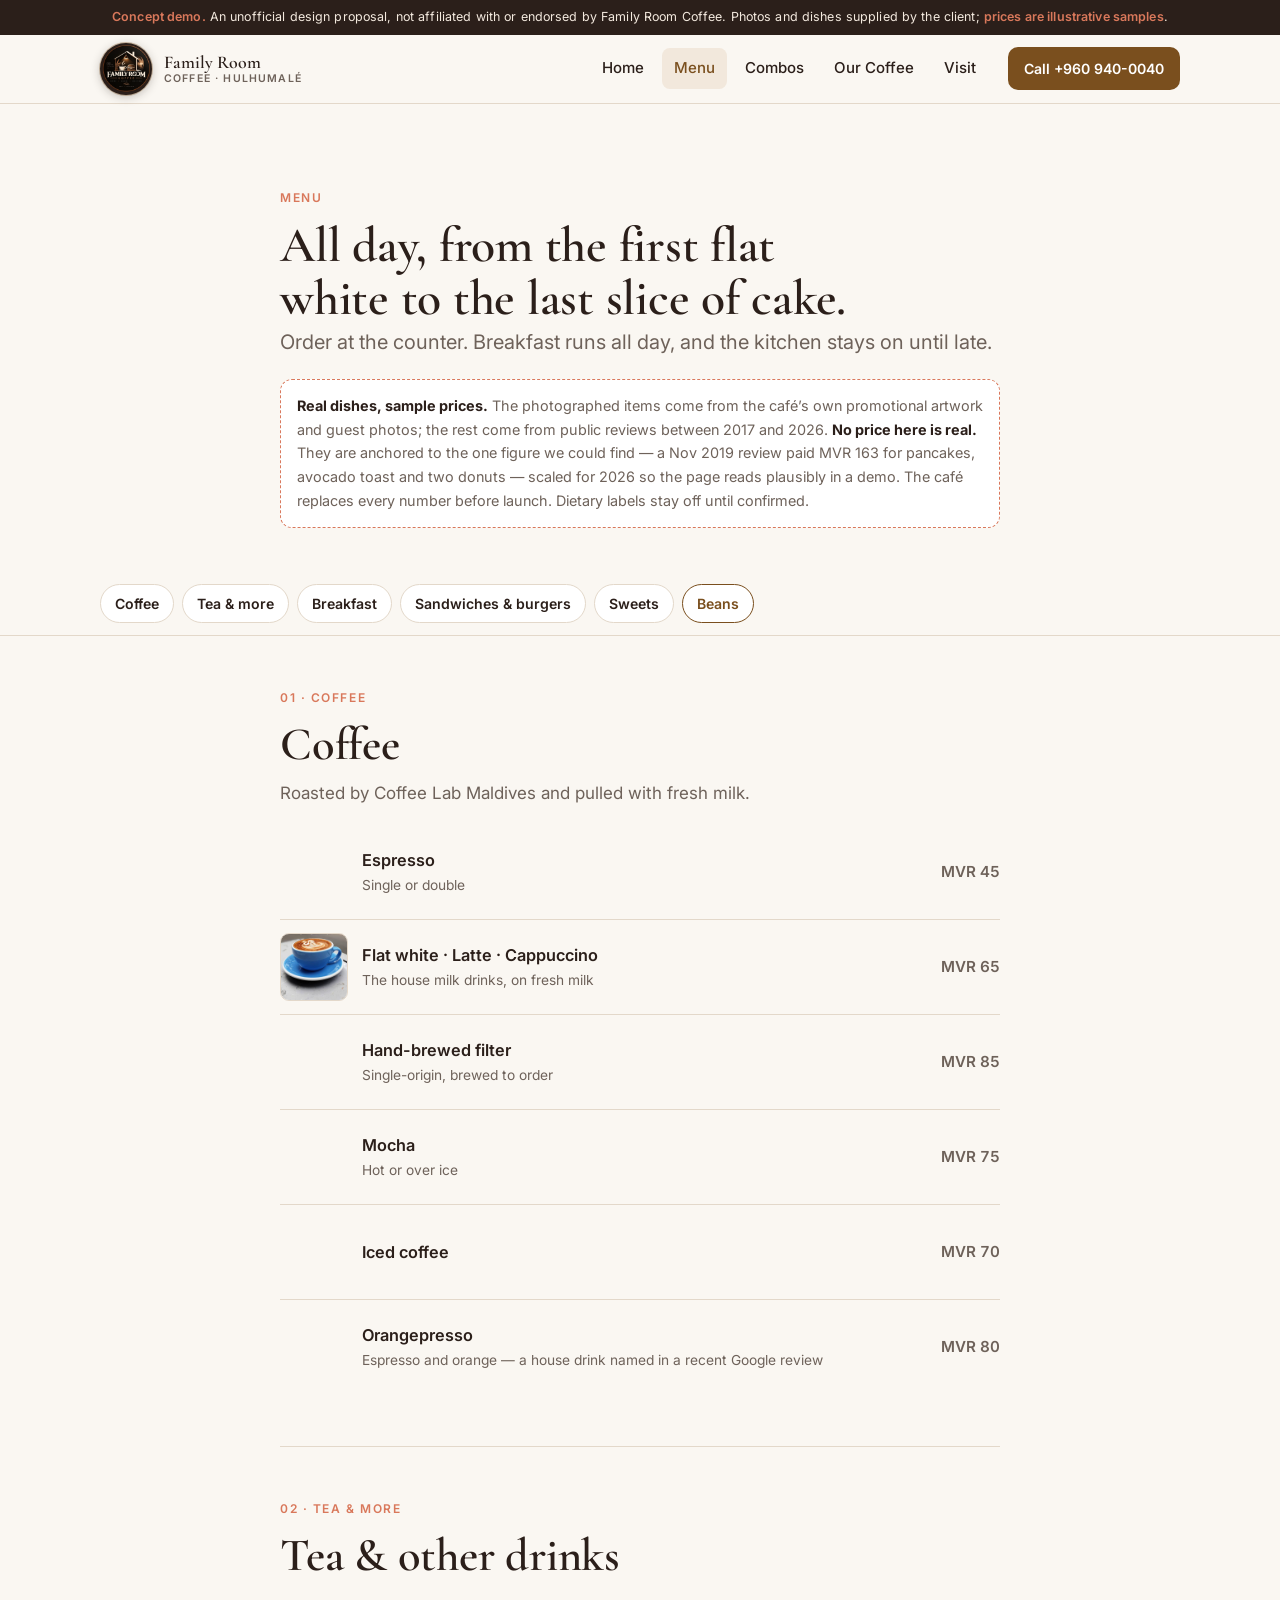
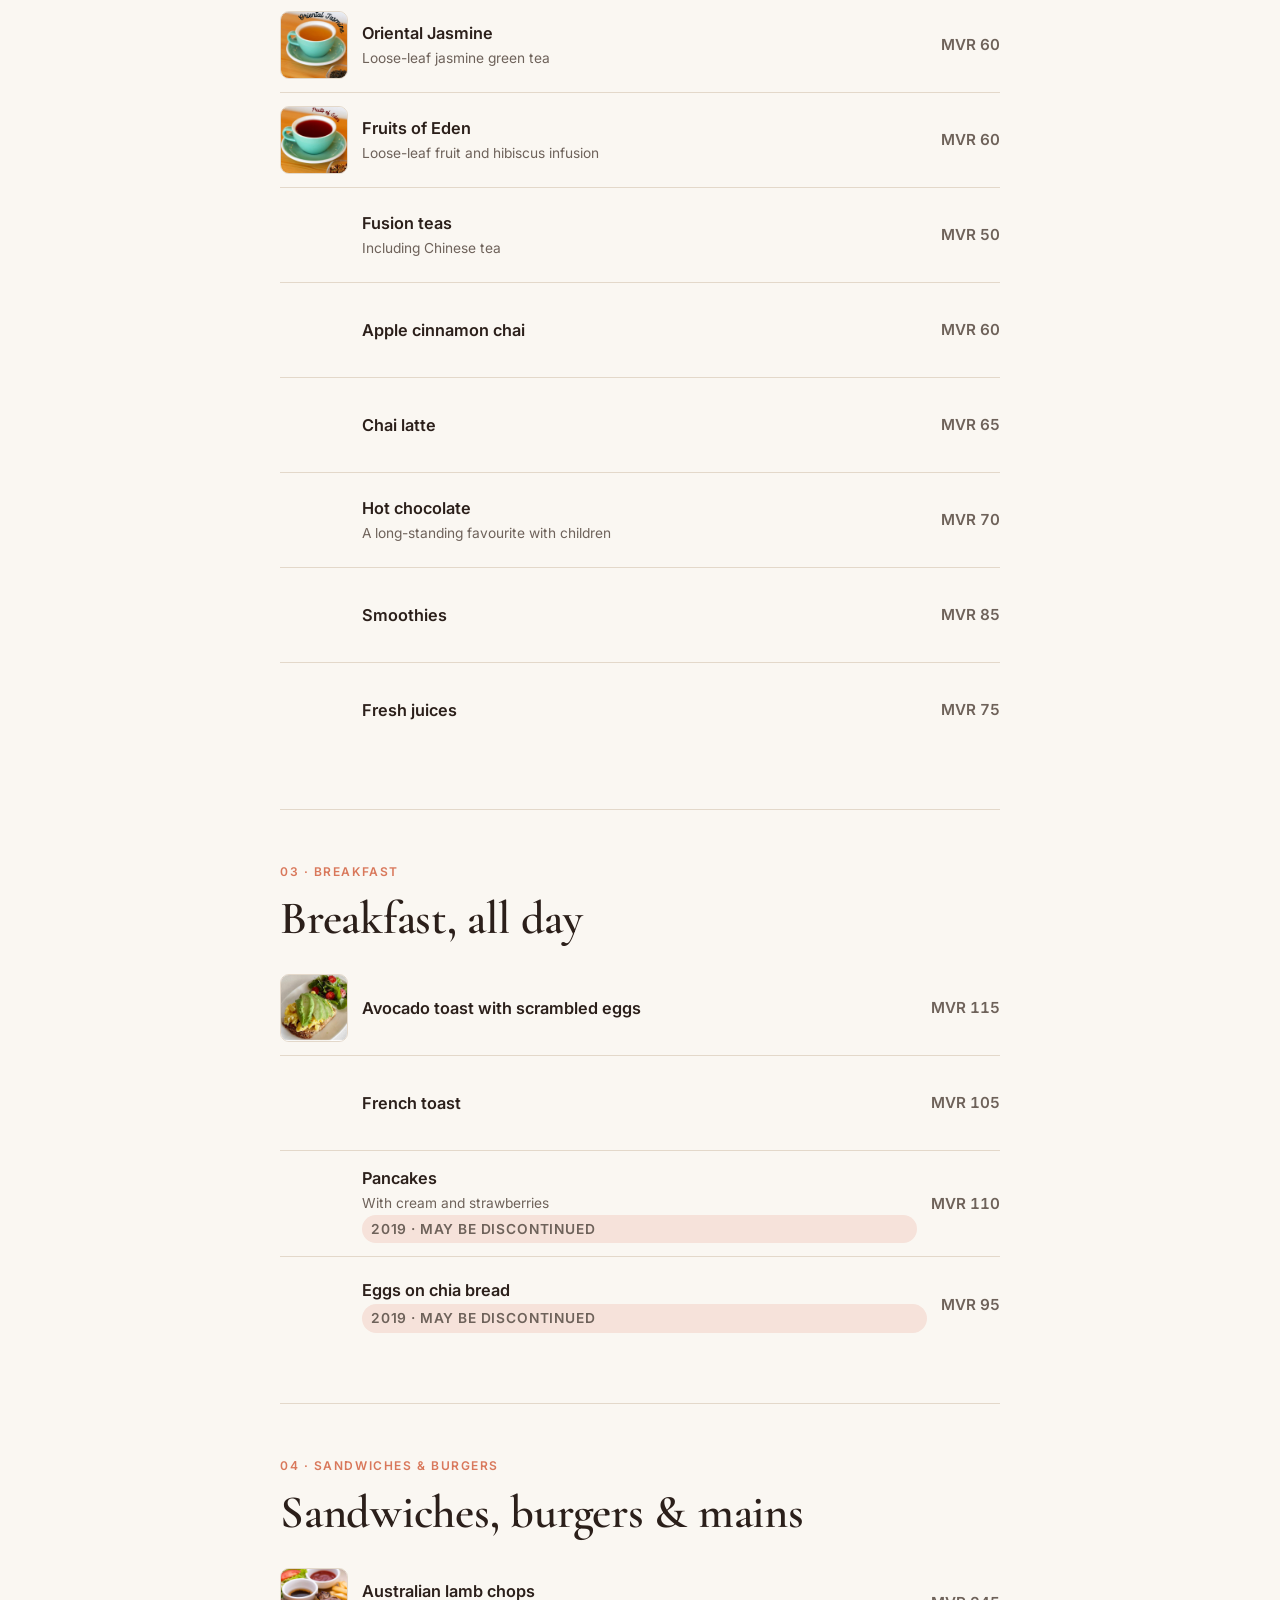
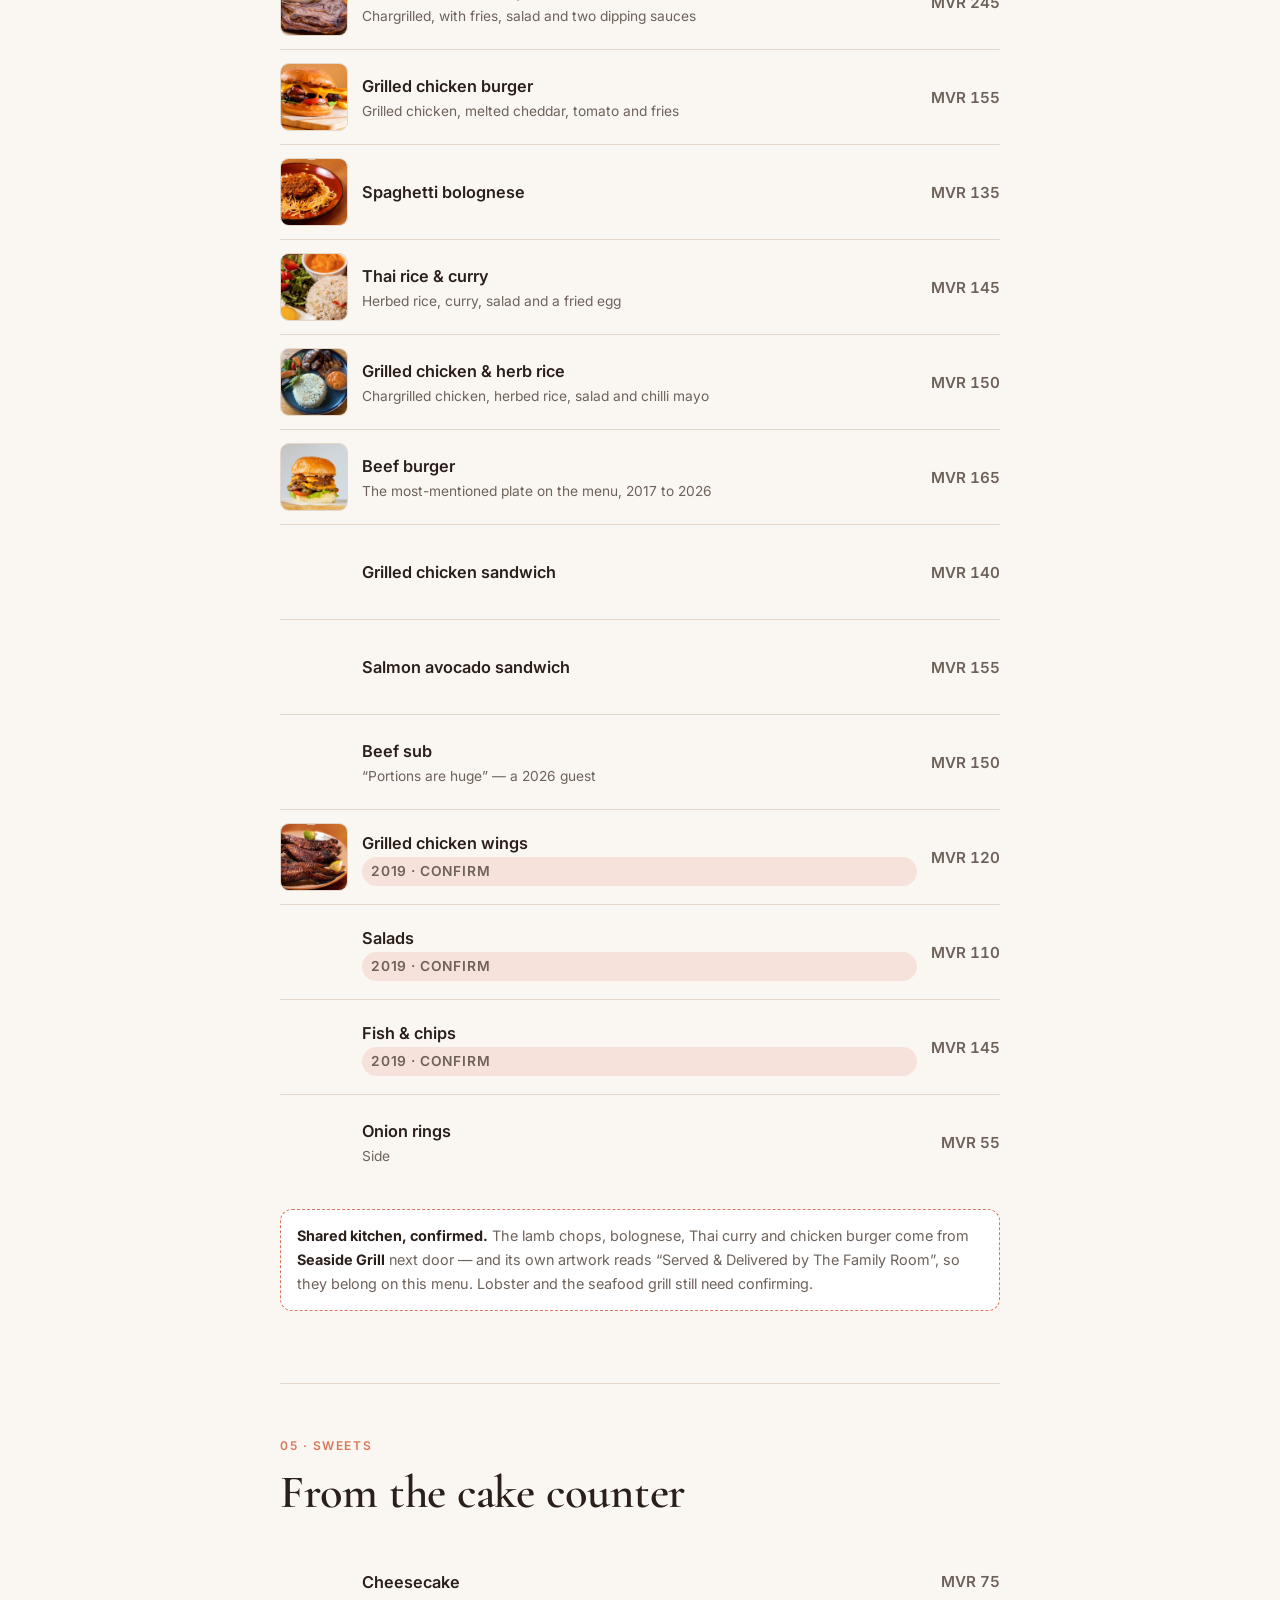
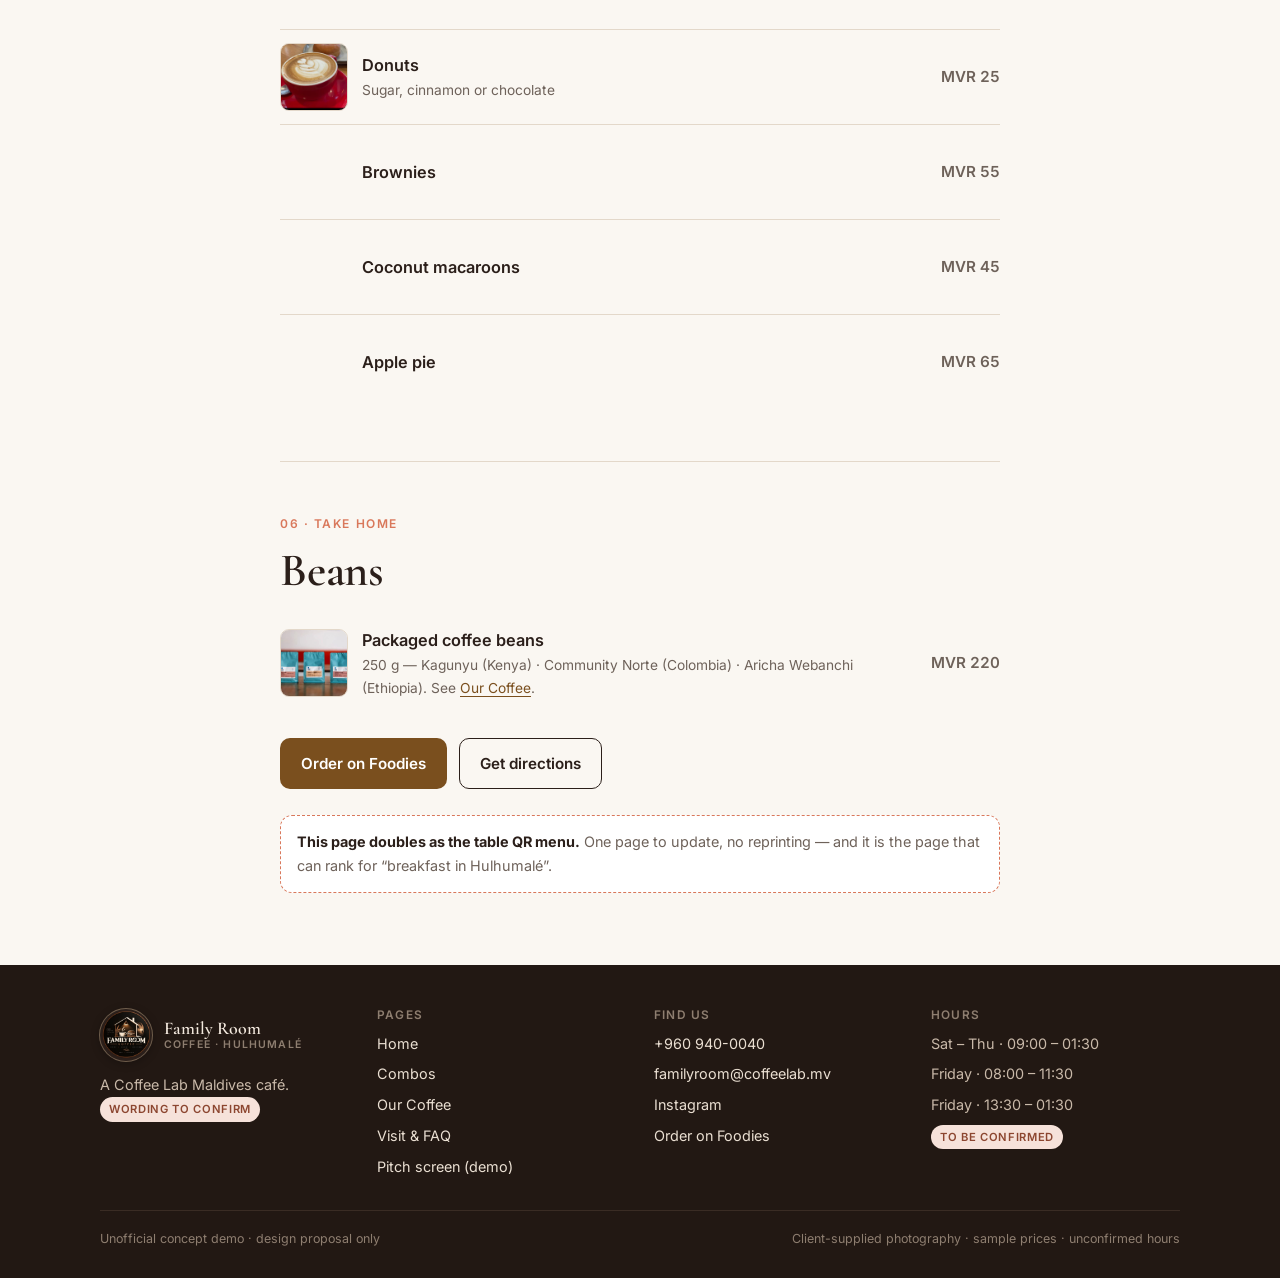
==== commit ee6c5111: "Real logo, cut-out hero drinks, live map, a combos page The client sent their actual sign artwork th" ====
--- a/menu.html
+++ b/menu.html
@@ -6,7 +6,10 @@
 <title>Menu | Family Room Coffee, Hulhumalé</title>
 <meta name="description" content="Coffee, tea, all-day breakfast, sandwiches, burgers and cakes at Family Room Coffee on Hulhumalé beach road.">
 <meta name="robots" content="noindex,nofollow">
-<link rel="icon" href="assets/img/favicon.svg" type="image/svg+xml">
+<link rel="icon" href="assets/img/favicon-32.png" sizes="32x32" type="image/png">
+<link rel="icon" href="assets/img/favicon-16.png" sizes="16x16" type="image/png">
+<link rel="icon" href="assets/img/favicon.ico" sizes="any">
+<link rel="apple-touch-icon" href="assets/img/apple-touch-icon.png">
 <link rel="preconnect" href="https://fonts.googleapis.com">
 <link rel="preconnect" href="https://fonts.gstatic.com" crossorigin>
 <link rel="stylesheet" href="https://fonts.googleapis.com/css2?family=Cormorant+Garamond:wght@400;500;600;700&family=Inter:wght@400;500;600&display=swap">
@@ -22,13 +25,14 @@
 <header class="site-head">
   <div class="wrap head-in">
     <a class="brand" href="index.html">
-      <span class="mark" aria-hidden="true">FR</span>
+      <img class="mark" src="assets/img/logo.webp" width="256" height="256" alt="Family Room Coffee">
       <span class="name">Family Room<span class="sub">Coffee · Hulhumalé</span></span>
     </a>
     <button class="nav-toggle" type="button" aria-expanded="false" aria-controls="site-nav">Menu</button>
     <nav class="nav" id="site-nav" aria-label="Main">
       <a href="index.html">Home</a>
       <a href="menu.html" aria-current="page">Menu</a>
+      <a href="combos.html">Combos</a>
       <a href="our-coffee.html">Our Coffee</a>
       <a href="visit.html">Visit</a>
       <a class="btn btn-primary btn-sm" href="tel:+9609400040">Call</a>
@@ -155,13 +159,14 @@
   <div class="wrap">
     <div class="foot-grid">
       <div>
-        <span class="brand"><span class="mark" aria-hidden="true">FR</span><span class="name">Family Room<span class="sub">Coffee · Hulhumalé</span></span></span>
+        <span class="brand"><img class="mark" src="assets/img/logo.webp" width="256" height="256" alt="Family Room Coffee"><span class="name">Family Room<span class="sub">Coffee · Hulhumalé</span></span></span>
         <p style="margin:0">A Coffee Lab Maldives café. <span class="tag tag-tbc">wording to confirm</span></p>
       </div>
       <div>
         <h4>Pages</h4>
         <ul>
           <li><a href="index.html">Home</a></li>
+          <li><a href="combos.html">Combos</a></li>
           <li><a href="our-coffee.html">Our Coffee</a></li>
           <li><a href="visit.html">Visit &amp; FAQ</a></li>
           <li><a href="pitch.html">Pitch screen (demo)</a></li>
--- a/assets/css/site.css
+++ b/assets/css/site.css
@@ -86,13 +86,19 @@
   border-bottom:1px solid var(--rule);
 }
 .head-in{display:flex;align-items:center;gap:20px;min-height:68px}
-.brand{display:flex;align-items:center;gap:10px;text-decoration:none;color:var(--espresso);margin-right:auto}
+.brand{display:flex;align-items:center;gap:12px;text-decoration:none;color:var(--espresso);margin-right:auto}
+/* The client's own sign, not a text initial -- sized up from the 36px badge
+   it replaces so it actually reads as the café's mark, with a soft warm ring
+   behind it so it holds its own against both the pale header and the hero's
+   dark field. */
 .brand .mark{
-  width:36px;height:36px;border-radius:10px;flex:none;
-  background:var(--espresso);color:var(--crema);
-  font-family:var(--display);font-size:1.05rem;font-weight:600;
-  display:grid;place-items:center;
-}
+  width:52px;height:52px;border-radius:50%;flex:none;
+  object-fit:cover;background:var(--espresso);
+  box-shadow:0 0 0 1px rgba(122,79,30,.35),0 2px 10px rgba(43,31,26,.28);
+  transition:box-shadow .3s ease,transform .3s ease;
+}
+.brand:hover .mark{box-shadow:0 0 0 1px rgba(122,79,30,.55),0 3px 16px rgba(122,79,30,.4);transform:scale(1.04)}
+@media (prefers-reduced-motion:reduce){.brand:hover .mark{transform:none}}
 .brand .name{font-family:var(--display);font-size:1.12rem;font-weight:600;line-height:1.1}
 .brand .sub{display:block;font-family:var(--body);font-size:.66rem;letter-spacing:.11em;text-transform:uppercase;color:var(--driftwood)}
 
@@ -186,6 +192,58 @@
 }
 .price .tbc{font-weight:400;font-size:.78rem;color:var(--driftwood)}
 
+/* ---------- taster row: a one-line taste of the menu on the homepage,
+   roughly a quarter the height of the six-card grid it replaced -- the
+   detail (description, every dish) stays on menu.html, one click away. ---------- */
+.taster{padding-block:clamp(32px,5vw,52px)}
+.taster-row{
+  list-style:none;margin:0;padding:0;display:flex;flex-wrap:wrap;
+  gap:22px 20px;
+}
+.taster-row li{
+  display:flex;flex-direction:column;align-items:center;text-align:center;
+  width:104px;gap:2px;
+}
+.taster-row img{
+  width:84px;height:84px;border-radius:50%;object-fit:cover;
+  border:1px solid var(--rule);margin-bottom:8px;
+}
+.taster-row b{font-size:.86rem;font-weight:600;line-height:1.25}
+.taster-row span{font-size:.8rem;color:var(--driftwood);font-variant-numeric:tabular-nums}
+@media (max-width:480px){
+  .taster-row{gap:18px 14px}
+  .taster-row li{width:78px}
+  .taster-row img{width:66px;height:66px;margin-bottom:6px}
+  .taster-row b{font-size:.78rem}
+  .taster-row span{font-size:.74rem}
+}
+
+/* ---------- combos ---------- */
+.combo-card{
+  background:var(--white);border:1px solid var(--rule);border-radius:var(--radius);
+  overflow:hidden;display:flex;flex-direction:column;
+}
+.combo-figs{
+  display:grid;grid-template-columns:1fr auto 1fr;align-items:center;
+  gap:0;background:var(--crema-soft);padding:18px;
+}
+.combo-figs img{
+  width:100%;aspect-ratio:1/1;object-fit:cover;border-radius:50%;
+  border:3px solid var(--white);box-shadow:var(--shadow);
+}
+.combo-figs img:first-child{justify-self:end;margin-right:-14px}
+.combo-figs img:last-child{justify-self:start;margin-left:-14px}
+.combo-plus{
+  position:relative;z-index:2;width:30px;height:30px;border-radius:50%;
+  background:var(--brass);color:#fff;display:grid;place-items:center;
+  font-size:1.1rem;font-weight:600;box-shadow:0 0 0 3px var(--white);
+}
+.combo-card .card-body h3{font-size:1.15rem}
+.combo-was{font-weight:400;font-size:.8rem;color:var(--driftwood);text-decoration:line-through;text-decoration-color:var(--rule)}
+@media (max-width:600px){
+  .combo-grid{grid-template-columns:1fr}
+}
+
 /* ---------- reasons ---------- */
 .reason{display:flex;flex-direction:column;gap:10px}
 .reason .ico{
@@ -251,29 +309,21 @@
 .hours tr.friday td{background:var(--crema-soft)}
 .hours tr.friday td:first-child::after{content:" · prayer break";font-weight:400;font-size:.8rem;color:var(--driftwood)}
 
-/* Links out rather than framing Google Maps: the embed is blocked in sandboxed
-   viewers, and the café has not yet confirmed which address is the real pin. */
-.map-card{
-  display:grid;place-content:center;justify-items:center;gap:6px;
-  min-height:340px;padding:28px 24px;text-align:center;text-decoration:none;
-  border:1px solid var(--rule);border-radius:var(--radius);
-  background:
-    radial-gradient(circle at 30% 20%, rgba(28,124,122,.07), transparent 60%),
-    repeating-linear-gradient(90deg, var(--rule) 0 1px, transparent 1px 44px),
-    repeating-linear-gradient(0deg, var(--rule) 0 1px, transparent 1px 44px),
-    var(--crema-soft);
-  color:var(--espresso);transition:border-color .18s ease;
-}
-.map-card:hover{border-color:var(--brass);color:var(--espresso)}
-.map-pin{
-  width:46px;height:46px;border-radius:50%;background:var(--white);
-  border:1px solid var(--rule);display:grid;place-items:center;color:var(--brass);margin-bottom:4px;
-}
-.map-pin svg{width:24px;height:24px}
-.map-card b{font-family:var(--display);font-size:1.25rem;font-weight:600}
-.map-card > span:not(.map-pin):not(.map-go){font-size:.9rem;color:var(--driftwood)}
-.map-go{margin-top:8px;font-size:.88rem;font-weight:600;color:var(--brass)}
-.map-card:hover .map-go{color:var(--brass-dark)}
+/* A real embed: a search query (café name + area), not a pin, since the two
+   addresses on record disagree and Google resolves the query itself. No API
+   key needed for this "?q=...&output=embed" form. */
+.map-embed{
+  position:relative;width:100%;aspect-ratio:4/3;max-height:420px;
+  border:1px solid var(--rule);border-radius:var(--radius);overflow:hidden;
+  background:var(--crema-soft);
+}
+.map-embed iframe{width:100%;height:100%;border:0;display:block}
+.map-open{
+  display:inline-flex;align-items:center;gap:8px;margin-top:12px;
+  font-size:.92rem;font-weight:600;color:var(--brass);text-decoration:none;
+}
+.map-open:hover{color:var(--brass-dark);text-decoration:underline}
+.map-open svg{width:18px;height:18px;flex:none}
 
 .contact-list{list-style:none;margin:0;padding:0;display:grid;gap:10px}
 .contact-list li{display:flex;flex-wrap:wrap;gap:4px 12px;align-items:baseline;font-size:.95rem;overflow-wrap:anywhere}
@@ -354,7 +404,7 @@
 .foot-grid h4{font-size:.74rem;letter-spacing:.1em;text-transform:uppercase;color:#8E7E70;font-family:var(--body);margin-bottom:10px}
 .foot-grid ul{list-style:none;margin:0;padding:0;display:grid;gap:7px}
 .site-foot .brand{color:#F3E9DE;margin-bottom:12px}
-.site-foot .brand .mark{background:var(--crema);color:var(--espresso)}
+.site-foot .brand .mark{box-shadow:0 0 0 1px rgba(232,203,166,.4),0 2px 10px rgba(0,0,0,.3)}
 .site-foot .brand .sub{color:#8E7E70}
 .foot-base{
   margin-top:32px;padding-top:18px;border-top:1px solid #3A2C24;
@@ -474,6 +524,13 @@
   opacity:calc(.34 + .66 * var(--orb-intro,1));
   transform:translate3d(0,calc((1 - var(--orb-intro,1)) * -14px),0);
 }
+/* The client's mark, held quietly at the top of the opening beat -- a fixed
+   presence, not scroll-driven, so it reads before anything starts moving. */
+.orb-logo{
+  width:clamp(56px,7vw,76px);height:clamp(56px,7vw,76px);border-radius:50%;
+  object-fit:cover;margin:0 0 1.1rem;
+  box-shadow:0 0 0 1.5px rgba(241,230,217,.55),0 0 44px rgba(232,203,166,.22);
+}
 .orb-brand{
   font-size:.68rem;font-weight:500;letter-spacing:.34em;text-transform:uppercase;
   color:#C9A47C;margin:0;
@@ -497,15 +554,17 @@
   /* centre the node on its own box, then let JS place it */
   translate:-50% -50%;
 }
+/* Cut out, not framed: each drink is its own photograph's silhouette --
+   the cup's own edge, not a disc laid over a square crop -- so it reads as
+   the cup floating in the hero's dark field rather than a photo in a
+   window. object-fit:contain keeps each cutout's own aspect ratio inside
+   the (invisible) square the orbit positions; a drop-shadow is what
+   grounds it in space instead of a frame. JS appends a blur() to this same
+   filter per frame for depth-of-field, so the base shadow lives here and
+   the rule stays the one place either has to agree on order. */
 .orb-node img{
-  width:100%;height:100%;object-fit:cover;border-radius:50%;display:block;
-  -webkit-mask-image:radial-gradient(circle closest-side,#000 68%,rgba(0,0,0,.5) 88%,transparent 100%);
-  mask-image:radial-gradient(circle closest-side,#000 68%,rgba(0,0,0,.5) 88%,transparent 100%);
-}
-/* the drink in the middle carries the light */
-.orb-node.is-featured img{
-  -webkit-mask-image:radial-gradient(circle closest-side,#000 84%,rgba(0,0,0,.6) 94%,transparent 100%);
-  mask-image:radial-gradient(circle closest-side,#000 84%,rgba(0,0,0,.6) 94%,transparent 100%);
+  width:100%;height:100%;object-fit:contain;display:block;
+  filter:drop-shadow(0 10px 16px rgba(8,5,4,.45));
 }
 .orb-steam{
   position:absolute;left:50%;bottom:56%;width:38%;height:40%;
@@ -565,6 +624,7 @@
   .orb-track{height:380vh}
   .orb-stage{height:var(--orb-h,calc(100svh - var(--head)));padding:14px 16px calc(78px + env(safe-area-inset-bottom,0px))}
   .orb-scene{height:clamp(190px,32svh,290px)}
+  .orb-logo{width:44px;height:44px;margin-bottom:.7rem}
   .orb-copy h1{font-size:clamp(1.35rem,5.4vw,1.8rem)}
   .orb-desc{font-size:.88rem;min-height:3.4em}
   .orb-cue{display:none}
@@ -573,10 +633,12 @@
   .orb-scene{height:clamp(168px,27svh,230px)}
   .orb-copy h1{font-size:clamp(1.2rem,5.6vw,1.5rem)}
   .orb-brand{font-size:.64rem;letter-spacing:.18em}
+  .orb-logo{width:38px;height:38px;margin-bottom:.55rem}
 }
 @media (max-height:720px) and (min-width:921px){
   .orb-scene{height:clamp(200px,34vh,320px)}
   .orb-cue{display:none}
+  .orb-logo{display:none}
 }
 
 /* ---------- no motion: a static line-up, nothing scroll-linked ---------- */
@@ -618,7 +680,9 @@
 body.has-hero .site-head .brand,
 body.has-hero .site-head .nav > a{color:#F1E6D9}
 body.has-hero .site-head .brand .sub{color:#A8937E}
-body.has-hero .site-head .brand .mark{background:rgba(241,230,217,.12);color:#F1E6D9}
+/* the mark's own disc is dark, so over the hero it needs a light ring to
+   read as a badge rather than melt into the scene */
+body.has-hero .site-head .brand .mark{box-shadow:0 0 0 1.5px rgba(241,230,217,.55),0 2px 12px rgba(0,0,0,.35)}
 body.has-hero .site-head .nav > a:hover{background:rgba(241,230,217,.1)}
 body.has-hero .site-head .nav > a[aria-current="page"]{background:rgba(241,230,217,.14);color:#FFF6E9}
 body.has-hero .site-head .nav-toggle{
@@ -636,7 +700,7 @@
 body.has-hero.is-scrolled .site-head .brand,
 body.has-hero.is-scrolled .site-head .nav > a{color:var(--espresso)}
 body.has-hero.is-scrolled .site-head .brand .sub{color:var(--driftwood)}
-body.has-hero.is-scrolled .site-head .brand .mark{background:var(--espresso);color:var(--crema)}
+body.has-hero.is-scrolled .site-head .brand .mark{box-shadow:0 0 0 1px rgba(122,79,30,.35),0 2px 10px rgba(43,31,26,.28)}
 body.has-hero.is-scrolled .site-head .nav > a:hover{background:var(--crema)}
 body.has-hero.is-scrolled .site-head .nav > a[aria-current="page"]{background:var(--crema-soft);color:var(--brass)}
 body.has-hero.is-scrolled .site-head .nav-toggle{
@@ -678,12 +742,13 @@
 
 /* The editorial display face is larger than the grotesque it replaced, so the
    hero's three blocks need height-aware trimming to stay inside one stage. */
-@media (min-width:921px) and (max-height:1000px){
+@media (min-width:921px) and (max-height:1100px){
   .orb-copy h1{font-size:clamp(1.9rem,3.4vw,2.7rem)}
   .orb-scene{height:clamp(210px,34vh,340px)}
   .orb-name{font-size:clamp(1.4rem,2.4vw,1.85rem)}
   .orb-desc{min-height:2.6em}
   .orb-cue{display:none}
+  .orb-logo{width:48px;height:48px;margin-bottom:.7rem}
 }
 @media (min-width:921px) and (max-height:800px){
   .orb-copy h1{font-size:clamp(1.7rem,2.9vw,2.2rem)}
@@ -701,4 +766,5 @@
 @media (max-width:920px) and (max-height:820px){
   .orb-scene{height:clamp(160px,24svh,220px)}
   .orb-desc{min-height:2.6em;font-size:.85rem}
-}
+  .orb-logo{display:none}
+}
